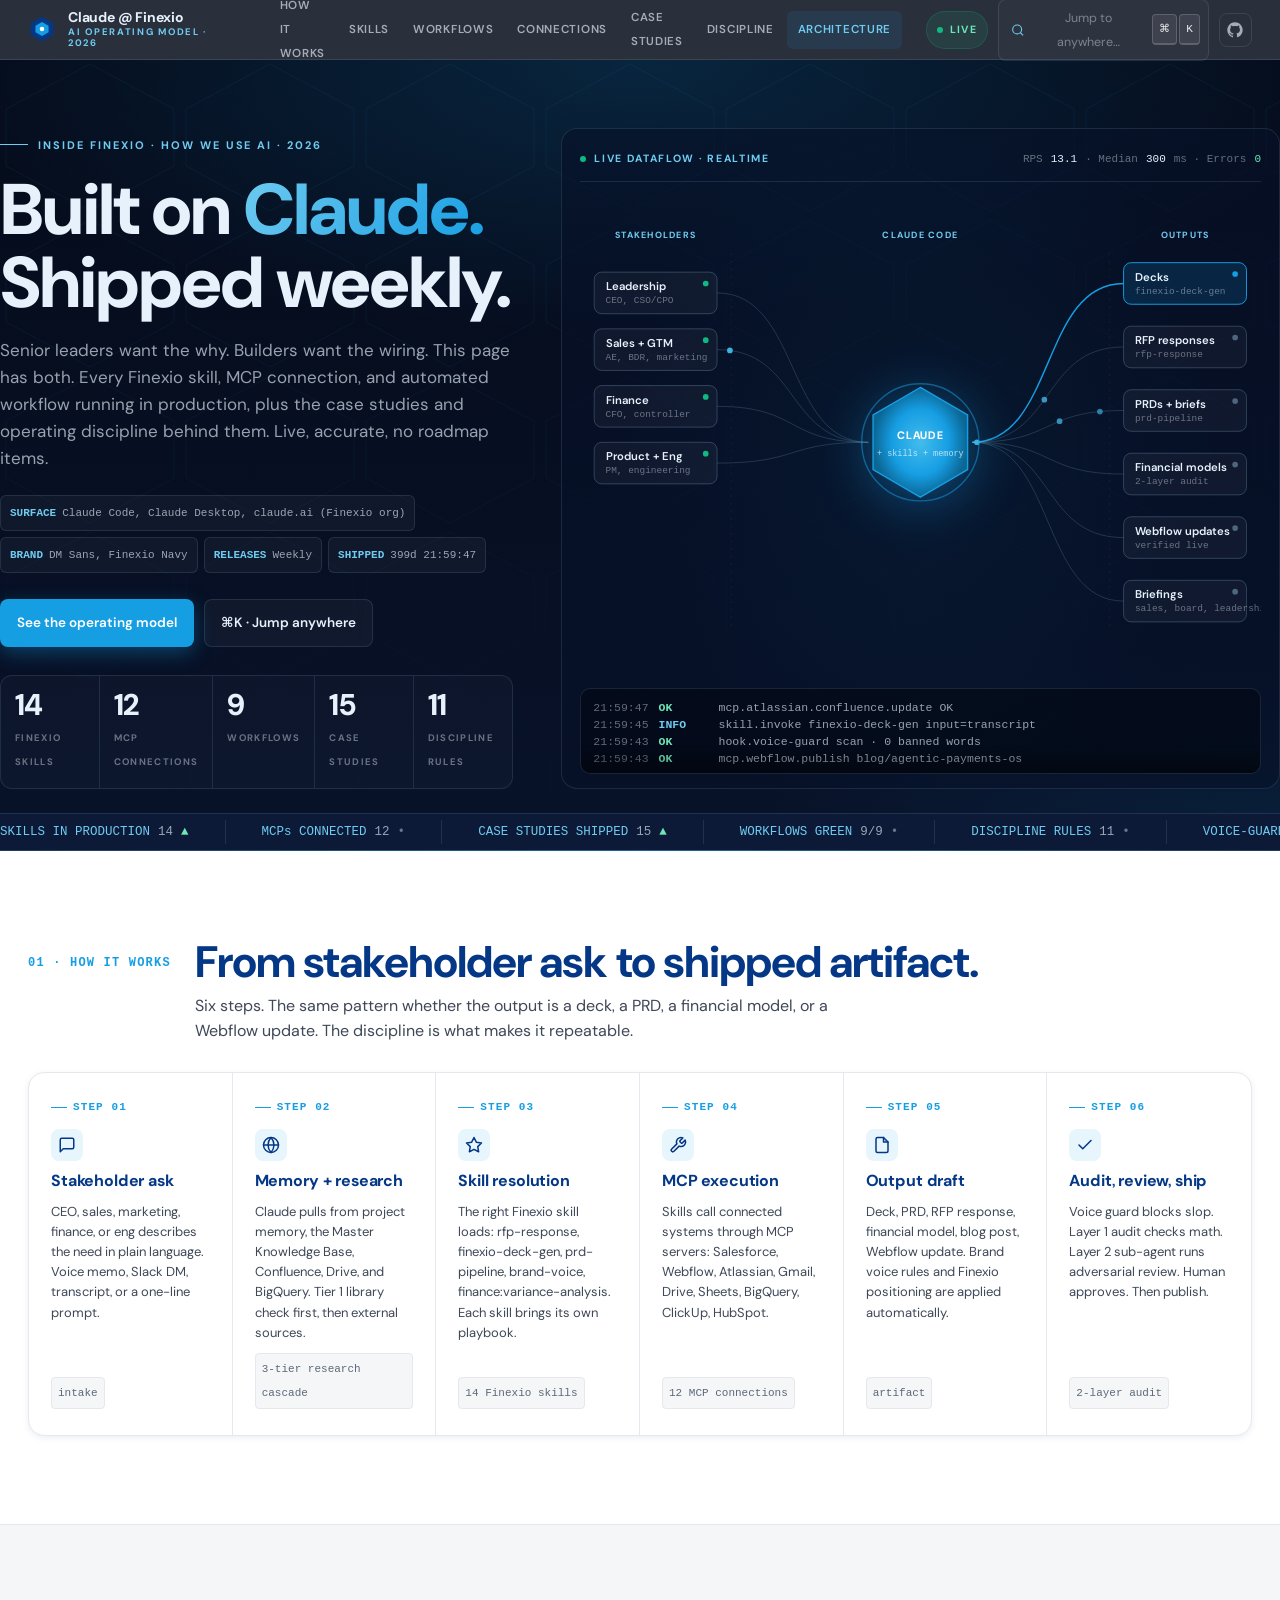
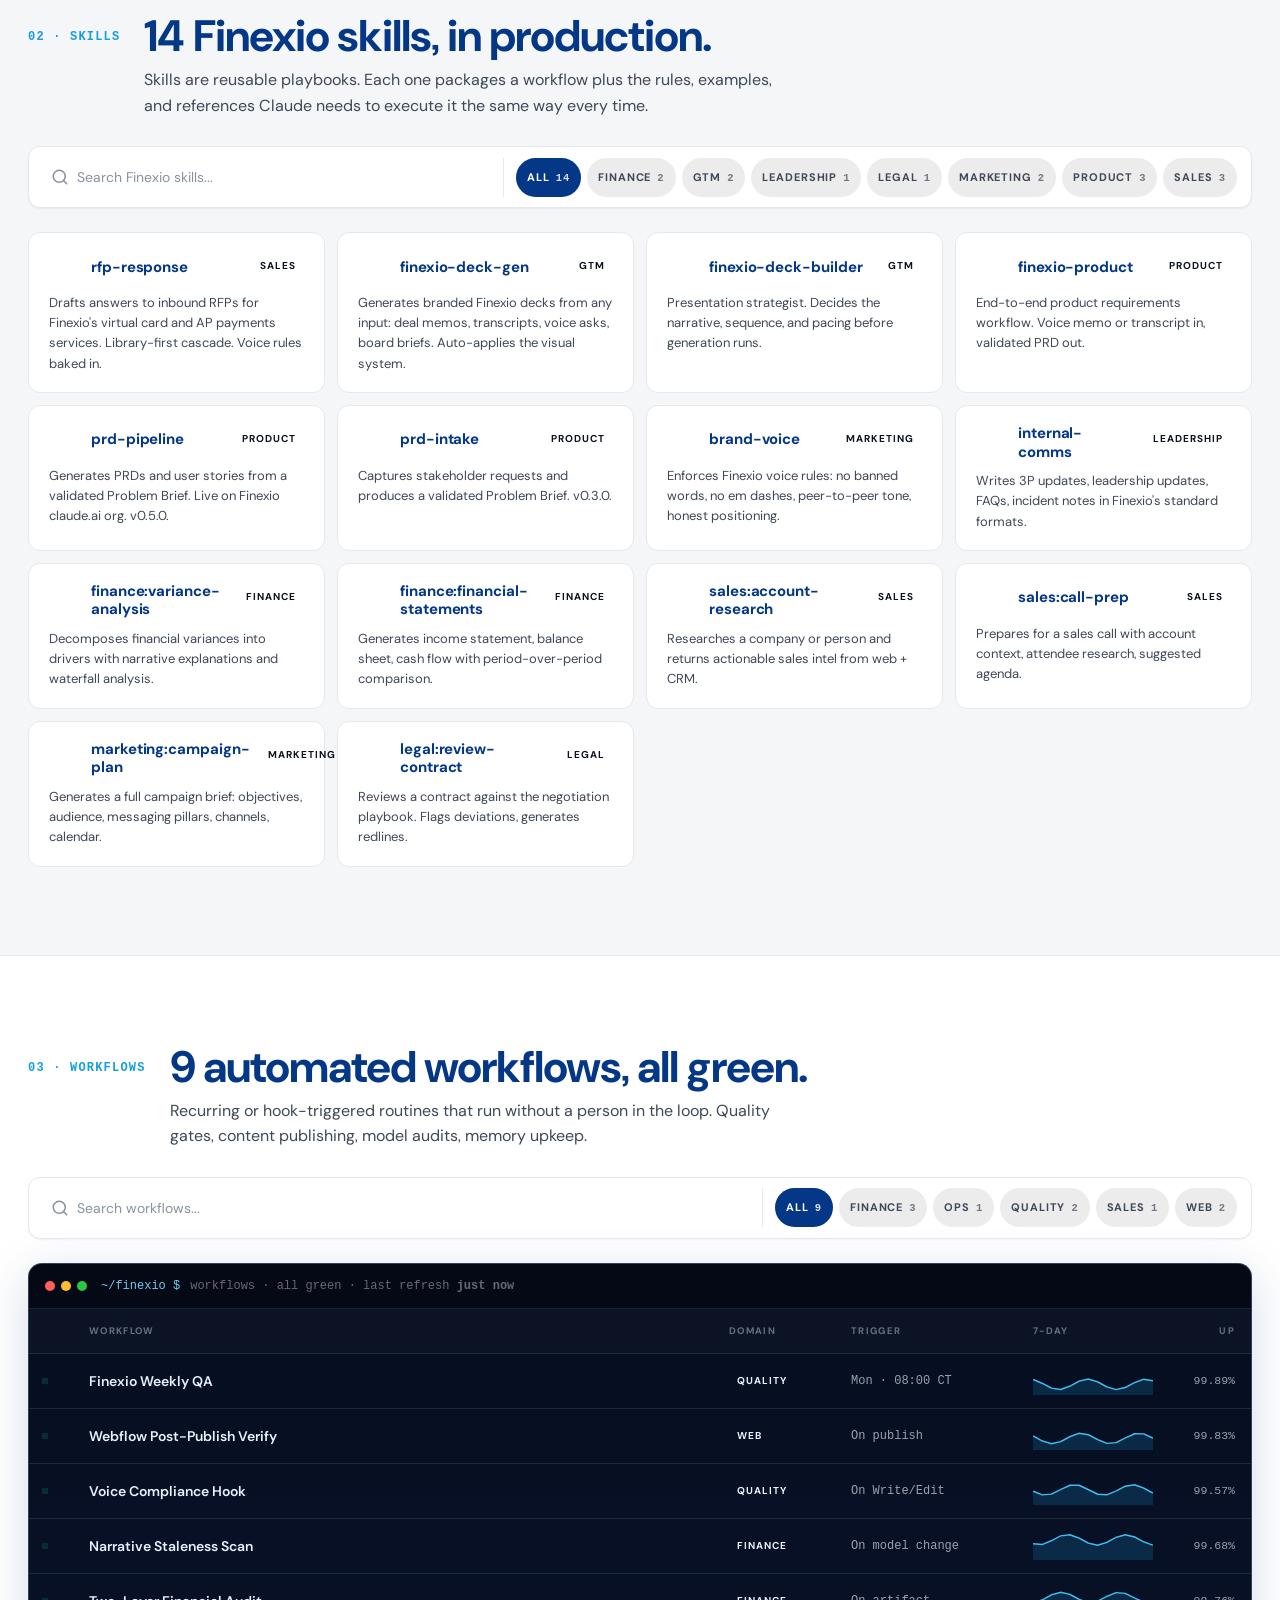
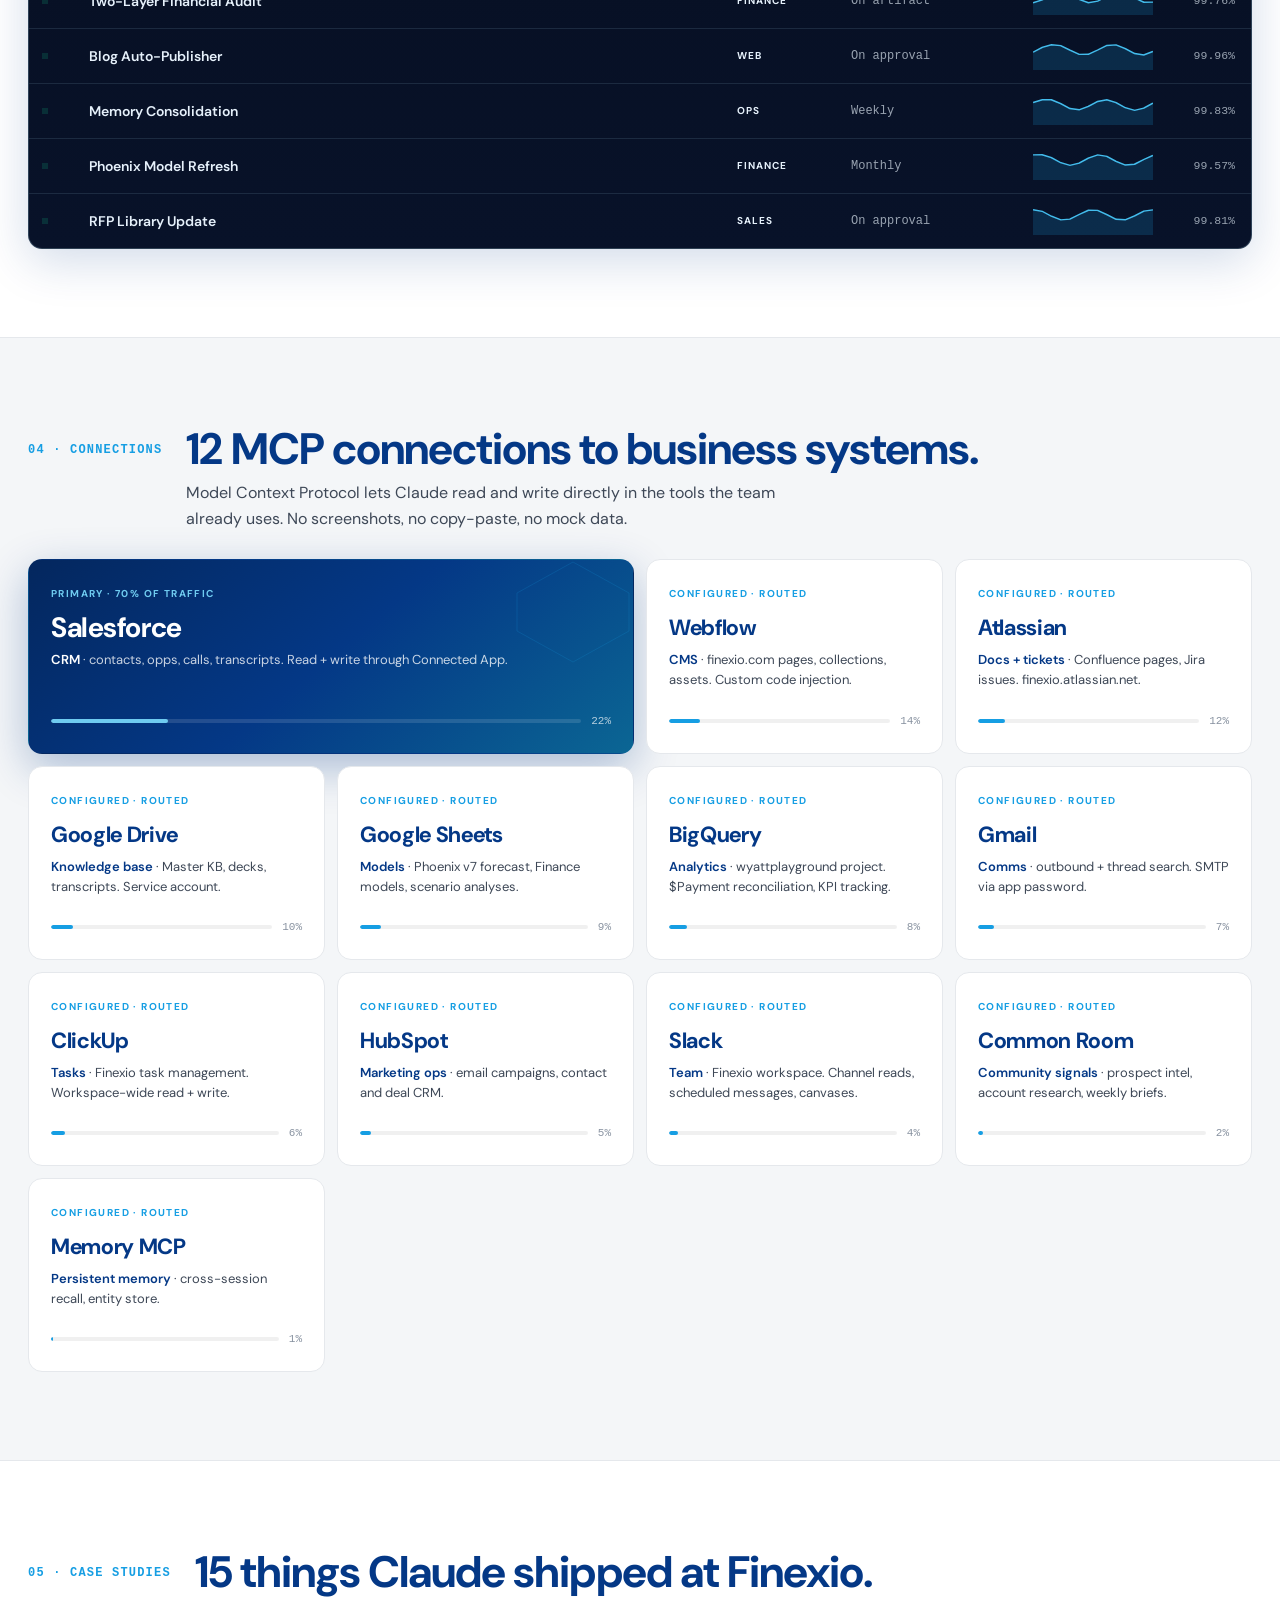
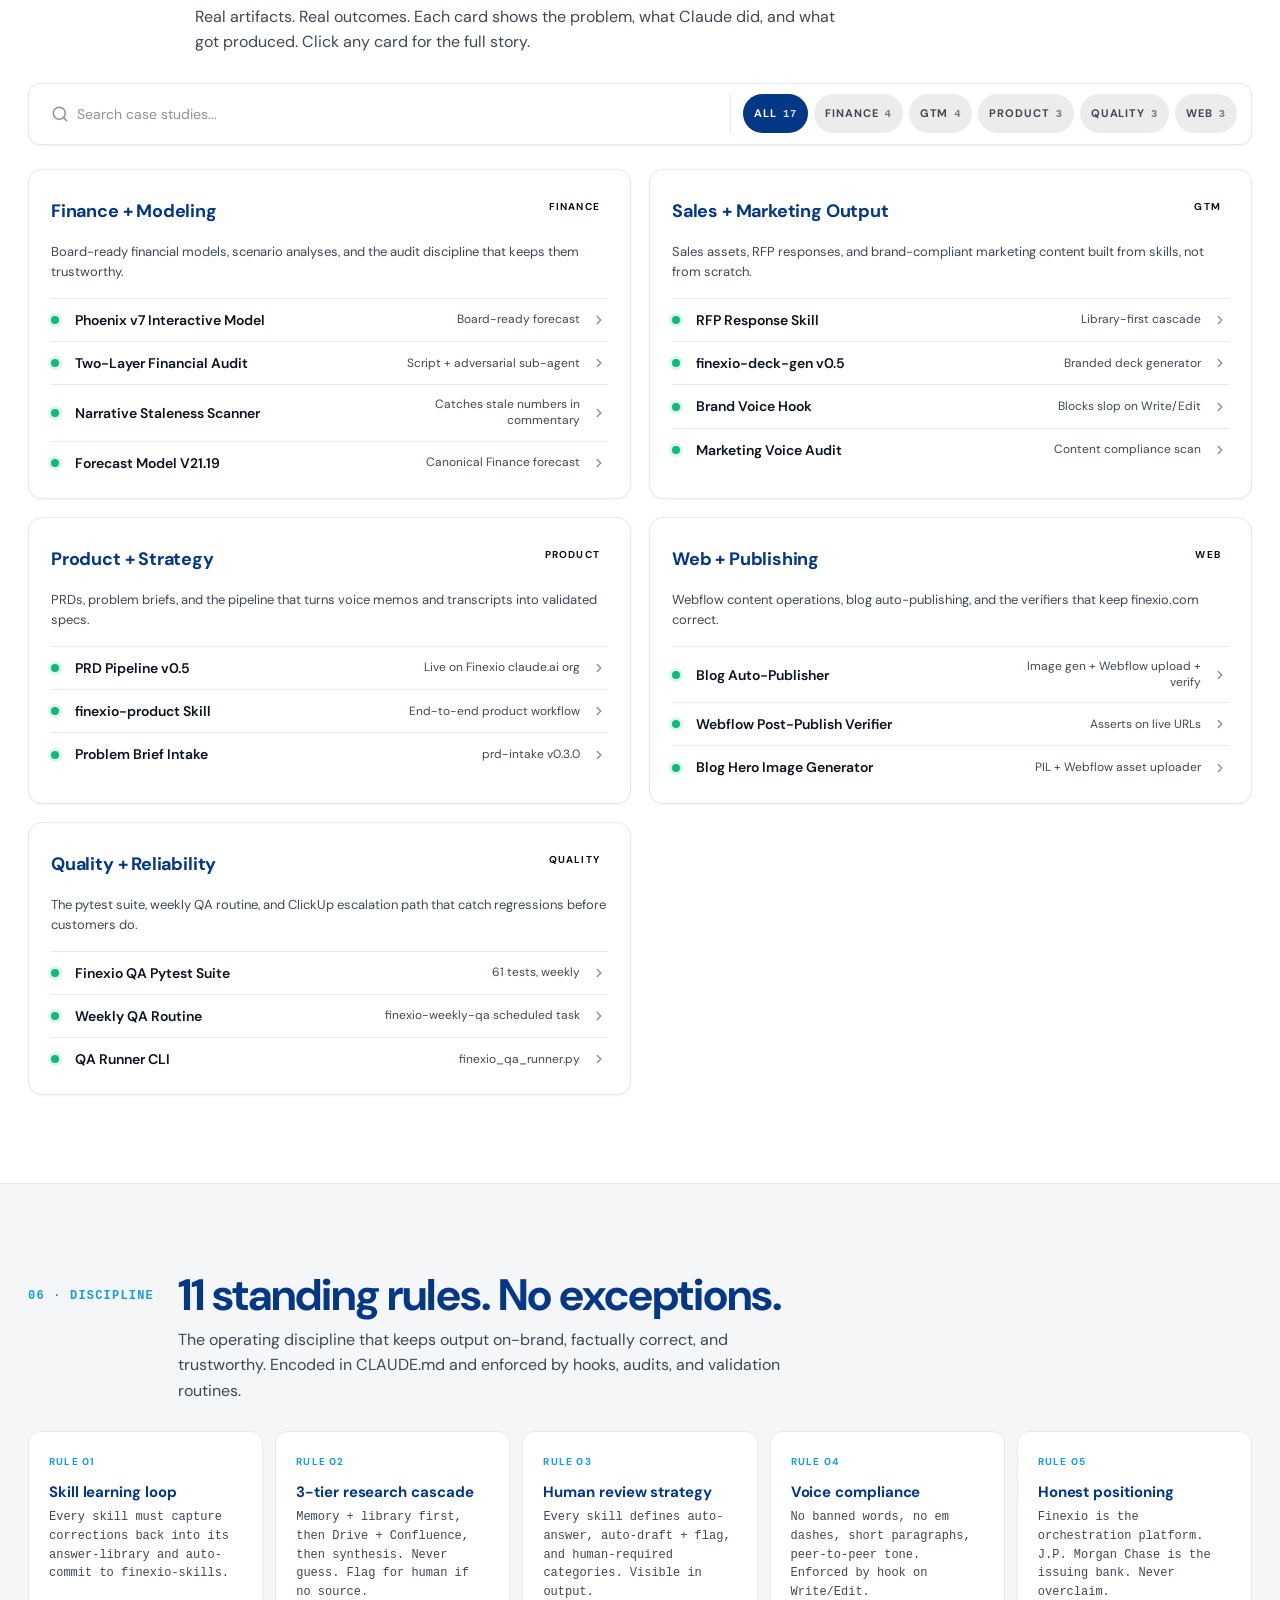
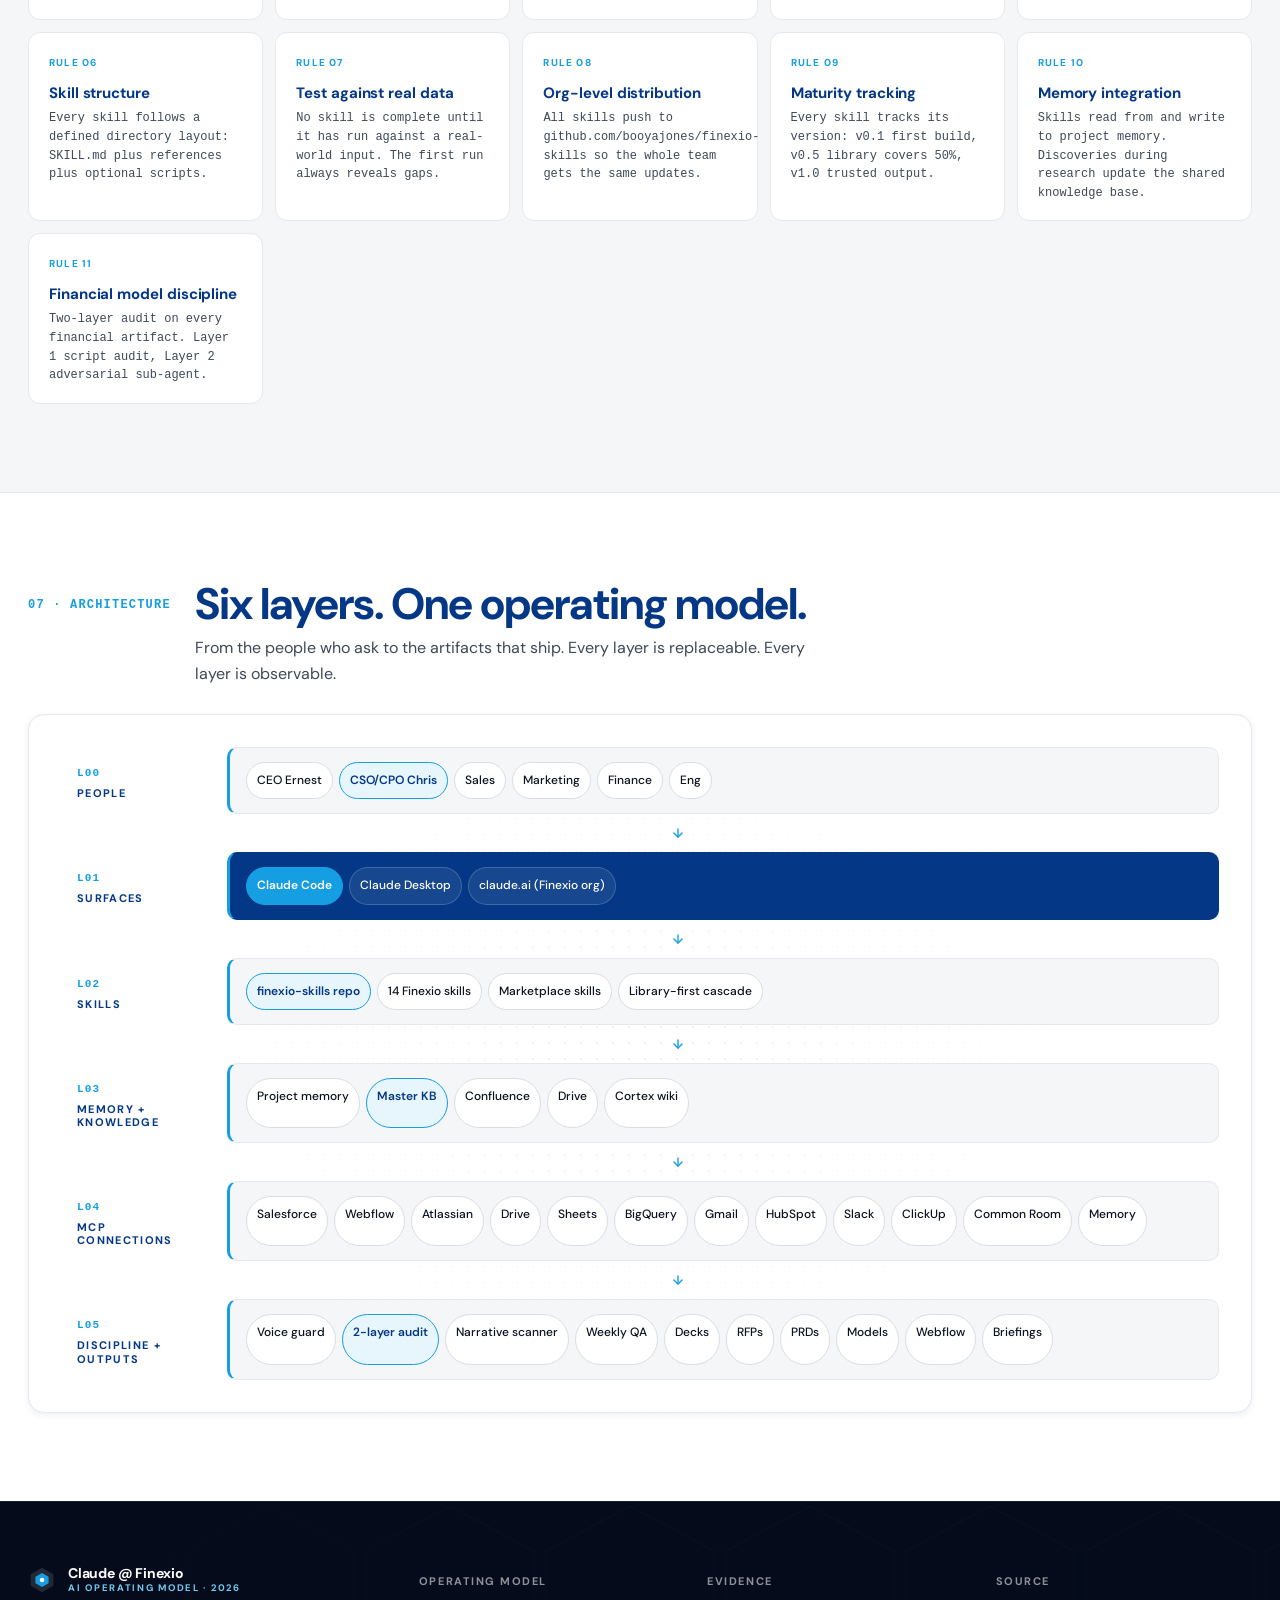
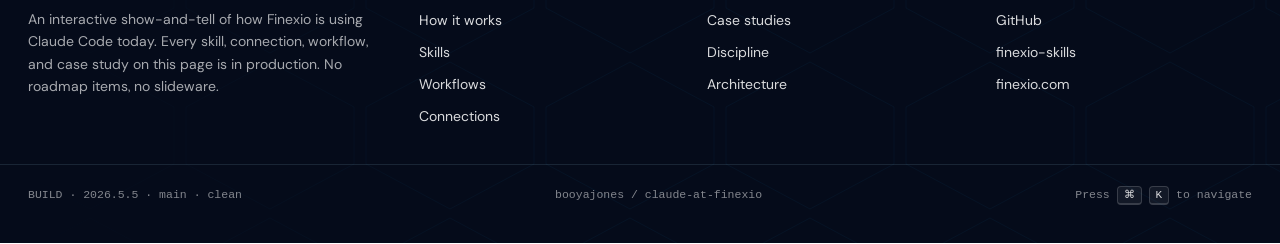
==== index.html @ 835f3c12 "Initial: Claude @ Finexio — interactive show-and-tell Mission-control style site documenting how Fin" ====
<!DOCTYPE html>
<!-- VOICE-GUARD-OFF -->
<html lang="en">
<head>
<meta charset="UTF-8" />
<meta name="viewport" content="width=device-width, initial-scale=1.0" />
<title>Claude @ Finexio · How we use AI</title>
<meta name="description" content="An interactive look at how Finexio uses Claude Code: skills, MCP connections, automated workflows, case studies, and the operating discipline that makes them ship." />
<link rel="stylesheet" href="css/finexio-tokens.css" />
<style>
/* =============================================================
   Wyattbot Mission Control · Finexio brand
   ============================================================= */
*, *::before, *::after { box-sizing: border-box; }
html { scroll-behavior: smooth; }
body { margin: 0; background: var(--bg-page); color: var(--fg-1); -webkit-font-smoothing: antialiased; overflow-x: hidden; font-feature-settings: "ss01","cv11"; }
img { max-width: 100%; display: block; }
button { font: inherit; cursor: pointer; border: 0; background: none; color: inherit; }
input, kbd { font: inherit; }
kbd {
  font-family: var(--font-mono); font-size: 11px;
  padding: 2px 6px; border-radius: 4px;
  background: rgba(255,255,255,0.08);
  border: 1px solid rgba(255,255,255,0.16);
  border-bottom-width: 2px;
  color: rgba(255,255,255,0.9);
}
:root.light kbd { background: var(--gray-50); border-color: var(--border-2); color: var(--fg-1); }
::selection { background: rgba(22,158,227,0.28); color: var(--finexio-navy); }

/* dark theme tokens override */
:root {
  --mc-bg: #050B1A;
  --mc-bg-2: #081229;
  --mc-bg-3: #0C1A38;
  --mc-line: rgba(173,221,245,0.12);
  --mc-line-strong: rgba(173,221,245,0.24);
  --mc-text: #E6F1FB;
  --mc-text-2: rgba(230,241,251,0.65);
  --mc-text-3: rgba(230,241,251,0.42);
  --mc-blue: #169EE3;
  --mc-blue-soft: #6FCBF0;
  --mc-blue-dim: #0B6694;
  --mc-good: #10B981;
  --mc-amber: #F4A940;
}

.wrap { max-width: 1320px; margin: 0 auto; padding: 0 28px; }
@media (max-width: 720px) { .wrap { padding: 0 20px; } }

/* =============================================================
   TOP BAR
   ============================================================= */
.topbar {
  position: sticky; top: 0; z-index: 60;
  height: 60px;
  background: rgba(5,11,26,0.85);
  backdrop-filter: blur(18px); -webkit-backdrop-filter: blur(18px);
  border-bottom: 1px solid var(--mc-line);
  color: var(--mc-text);
}
.topbar-inner { display: flex; align-items: center; gap: 24px; height: 100%; }
.brand { display: flex; align-items: center; gap: 12px; font-weight: 700; font-size: 14px; letter-spacing: -0.1px; color: var(--mc-text); text-decoration: none; }
.brand-mark { width: 28px; height: 28px; flex-shrink: 0; }
.brand-name { line-height: 1.1; display: flex; flex-direction: column; gap: 2px; }
.brand-name b { font-weight: 700; font-size: 14px; color: var(--mc-text); letter-spacing: -0.2px; }
.brand-name small { font-family: var(--font-caption); font-size: 9.5px; font-weight: 700; letter-spacing: 0.18em; color: var(--mc-blue-soft); text-transform: uppercase; }

.top-nav { display: flex; align-items: center; gap: 2px; flex: 1; margin-left: 8px; }
.top-nav a {
  font-family: var(--font-caption);
  font-size: 11.5px; font-weight: 600; letter-spacing: 0.06em;
  text-transform: uppercase; color: var(--mc-text-2);
  padding: 7px 11px; border-radius: 6px; border-bottom: 0;
  transition: color 120ms, background 120ms;
}
.top-nav a:hover { color: var(--mc-text); background: rgba(255,255,255,0.05); border-bottom: 0; }
.top-nav a.is-active { color: var(--mc-blue-soft); background: rgba(22,158,227,0.10); }
@media (max-width: 1080px) { .top-nav { display: none; } }

.top-actions { display: flex; align-items: center; gap: 10px; }
.search-trigger {
  display: inline-flex; align-items: center; gap: 10px;
  padding: 6px 8px 6px 12px;
  border: 1px solid var(--mc-line);
  border-radius: 8px;
  font-size: 12.5px; color: var(--mc-text-3);
  background: rgba(255,255,255,0.02);
  transition: border-color 150ms, color 150ms;
}
.search-trigger:hover { border-color: var(--mc-line-strong); color: var(--mc-text-2); }
.search-trigger svg { color: var(--mc-blue-soft); }
.search-trigger .k { display: inline-flex; gap: 2px; }
.live-pill {
  display: inline-flex; align-items: center; gap: 7px;
  font-family: var(--font-caption); font-size: 10.5px; font-weight: 700;
  letter-spacing: 0.12em; text-transform: uppercase;
  padding: 6px 10px; border-radius: 999px;
  background: rgba(16,185,129,0.10); color: #6EE7B7;
  border: 1px solid rgba(16,185,129,0.22);
}
.live-pill .led { width: 6px; height: 6px; border-radius: 50%; background: var(--mc-good); box-shadow: 0 0 0 0 rgba(16,185,129,0.6); animation: pulse 2.4s cubic-bezier(.2,0,.2,1) infinite; }
@keyframes pulse { 0% { box-shadow: 0 0 0 0 rgba(16,185,129,0.6); } 70% { box-shadow: 0 0 0 8px rgba(16,185,129,0); } 100% { box-shadow: 0 0 0 0 rgba(16,185,129,0); } }
.icon-btn {
  width: 34px; height: 34px; border-radius: 8px;
  display: inline-flex; align-items: center; justify-content: center;
  color: var(--mc-text-2); border: 1px solid var(--mc-line);
  transition: color 120ms, border-color 120ms, background 120ms;
}
.icon-btn:hover { color: var(--mc-text); border-color: var(--mc-line-strong); background: rgba(255,255,255,0.04); }

@media (max-width: 720px) {
  .live-pill { display: none; }
  .search-trigger .label, .search-trigger .k { display: none; }
}

/* =============================================================
   HERO — MISSION CONTROL
   ============================================================= */
.hero {
  position: relative; overflow: hidden; isolation: isolate;
  background:
    radial-gradient(ellipse 80% 50% at 50% 0%, rgba(22,158,227,0.18), transparent 70%),
    radial-gradient(ellipse 60% 40% at 100% 100%, rgba(22,158,227,0.10), transparent 70%),
    linear-gradient(180deg, var(--mc-bg) 0%, var(--mc-bg-2) 100%);
  color: var(--mc-text);
  padding: 32px 0 0;
}
.hero::before {
  content: ''; position: absolute; inset: 0; pointer-events: none;
  background-image: url("data:image/svg+xml;utf8,<svg xmlns='http://www.w3.org/2000/svg' width='180' height='156' viewBox='0 0 180 156'><g fill='none' stroke='%23169EE3' stroke-width='1' opacity='0.16'><polygon points='90,4 174,49 174,106 90,151 6,106 6,49'/></g></svg>");
  background-size: 180px 156px;
  opacity: 0.5;
  mask-image: linear-gradient(180deg, black 30%, transparent 100%);
  -webkit-mask-image: linear-gradient(180deg, black 30%, transparent 100%);
}
.hero::after {
  content: ''; position: absolute; left: -10%; right: -10%; bottom: 0; height: 1px;
  background: linear-gradient(90deg, transparent, rgba(22,158,227,0.5), transparent);
}

.hero-grid {
  position: relative;
  display: grid; grid-template-columns: 5fr 7fr; gap: 48px;
  padding: 36px 0 24px;
  align-items: stretch;
}
@media (max-width: 1100px) { .hero-grid { grid-template-columns: 1fr; gap: 32px; } }

.hero-eyebrow {
  display: inline-flex; align-items: center; gap: 10px;
  font-family: var(--font-caption); font-size: 11px; font-weight: 700;
  letter-spacing: 0.18em; text-transform: uppercase; color: var(--mc-blue-soft);
  margin-bottom: 16px;
}
.hero-eyebrow::before { content: ''; width: 28px; height: 1px; background: var(--mc-blue-soft); }

.hero h1 {
  font-family: var(--font-display); font-weight: 800;
  font-size: clamp(40px, 5.6vw, 76px); line-height: 1.02;
  letter-spacing: -0.028em;
  color: var(--mc-text); margin: 0 0 18px;
}
.hero h1 em {
  font-style: normal;
  background: linear-gradient(120deg, var(--mc-blue-soft) 0%, var(--mc-blue) 100%);
  -webkit-background-clip: text; background-clip: text; color: transparent;
}

.hero-lede { font-size: 17px; line-height: 1.6; color: var(--mc-text-2); max-width: 520px; margin: 0 0 22px; }
.hero-lede b { color: var(--mc-text); font-weight: 600; }

.hero-meta { display: flex; flex-wrap: wrap; gap: 6px; margin-bottom: 26px; }
.hero-meta .chip {
  font-family: var(--font-mono); font-size: 11px;
  padding: 5px 9px; border-radius: 6px;
  background: rgba(255,255,255,0.04);
  border: 1px solid var(--mc-line);
  color: var(--mc-text-2);
  display: inline-flex; align-items: center; gap: 6px;
}
.hero-meta .chip b { color: var(--mc-blue-soft); font-weight: 600; }

.hero-cta-row { display: flex; flex-wrap: wrap; gap: 10px; margin-bottom: 28px; }
.btn {
  display: inline-flex; align-items: center; gap: 8px;
  padding: 11px 16px; border-radius: 8px;
  font-size: 13.5px; font-weight: 600;
  transition: transform 120ms, background 150ms, border-color 150ms;
  border: 1px solid transparent;
}
.btn-primary { background: var(--mc-blue); color: #fff; box-shadow: 0 6px 20px rgba(22,158,227,0.35); }
.btn-primary:hover { background: #0F8BCB; transform: translateY(-1px); }
.btn-ghost { background: rgba(255,255,255,0.04); color: var(--mc-text); border-color: var(--mc-line); }
.btn-ghost:hover { background: rgba(255,255,255,0.08); border-color: var(--mc-line-strong); }
.btn:active { transform: translateY(0) scale(0.98); }

.hero-stats {
  display: grid; grid-template-columns: repeat(5, 1fr); gap: 0;
  background: rgba(255,255,255,0.025);
  border: 1px solid var(--mc-line);
  border-radius: 12px; overflow: hidden;
}
@media (max-width: 720px) { .hero-stats { grid-template-columns: repeat(3, 1fr); } }
.hero-stats .stat { padding: 14px 14px; border-right: 1px solid var(--mc-line); }
.hero-stats .stat:last-child { border-right: 0; }
.hero-stats .stat-num { font-family: var(--font-display); font-weight: 800; font-size: 30px; color: var(--mc-text); line-height: 1; letter-spacing: -0.02em; font-variant-numeric: tabular-nums; }
.hero-stats .stat-label { font-family: var(--font-caption); font-size: 9.5px; font-weight: 700; letter-spacing: 0.14em; text-transform: uppercase; color: var(--mc-text-3); margin-top: 6px; }

/* HERO RIGHT — DATAFLOW MAP */
.dataflow {
  position: relative;
  background:
    radial-gradient(ellipse 60% 80% at 50% 50%, rgba(22,158,227,0.06), transparent 70%),
    rgba(8,18,41,0.6);
  border: 1px solid var(--mc-line);
  border-radius: 16px;
  padding: 18px 18px 14px;
  overflow: hidden;
  display: flex; flex-direction: column;
  min-height: 520px;
}
.dataflow-head {
  display: flex; align-items: center; justify-content: space-between; gap: 10px;
  padding-bottom: 10px; margin-bottom: 8px;
  border-bottom: 1px solid var(--mc-line);
}
.dataflow-title {
  font-family: var(--font-caption); font-size: 10.5px; font-weight: 700;
  letter-spacing: 0.16em; text-transform: uppercase; color: var(--mc-blue-soft);
  display: inline-flex; align-items: center; gap: 8px;
}
.dataflow-title .led { width: 6px; height: 6px; border-radius: 50%; background: var(--mc-good); animation: pulse 2.4s cubic-bezier(.2,0,.2,1) infinite; }
.dataflow-meter {
  display: inline-flex; align-items: center; gap: 8px;
  font-family: var(--font-mono); font-size: 11px; color: var(--mc-text-3);
}
.dataflow-meter b { color: var(--mc-text); font-weight: 500; }

.dataflow-svg {
  flex: 1; display: block; width: 100%; min-height: 460px;
}

.df-rail-label {
  font-family: var(--font-caption); font-size: 9.5px; font-weight: 700;
  letter-spacing: 0.14em; text-transform: uppercase;
  fill: var(--mc-blue-soft);
}
.df-node-rect {
  fill: rgba(255,255,255,0.04); stroke: var(--mc-line-strong); stroke-width: 1;
  transition: fill 200ms, stroke 200ms;
}
.df-node:hover .df-node-rect, .df-node.is-hot .df-node-rect {
  fill: rgba(22,158,227,0.16); stroke: var(--mc-blue);
}
.df-node-name { fill: var(--mc-text); font-family: var(--font-sans); font-weight: 600; font-size: 12px; }
.df-node-meta { fill: var(--mc-text-3); font-family: var(--font-mono); font-size: 10px; }
.df-node-icon { fill: var(--mc-blue-soft); }
.df-edge { stroke: rgba(173,221,245,0.18); stroke-width: 1; fill: none; }
.df-edge.is-hot { stroke: var(--mc-blue); stroke-width: 1.5; }
.df-core-shape { fill: url(#dfCoreGrad); stroke: var(--mc-blue); stroke-width: 1.5; filter: drop-shadow(0 8px 28px rgba(22,158,227,0.45)); }
.df-core-pulse { fill: none; stroke: var(--mc-blue); stroke-width: 1.5; opacity: 0.5; transform-origin: center; animation: corePulse 3.2s cubic-bezier(.2,.7,.1,1) infinite; }
@keyframes corePulse { 0% { transform: scale(1); opacity: 0.55; } 70% { transform: scale(1.5); opacity: 0; } 100% { opacity: 0; } }
.df-core-label { fill: #fff; font-family: var(--font-display); font-weight: 800; font-size: 11.5px; letter-spacing: 0.06em; }
.df-core-sub { fill: rgba(255,255,255,0.7); font-family: var(--font-mono); font-size: 9px; }

/* console strip */
.console {
  margin-top: 12px;
  font-family: var(--font-mono); font-size: 11.5px; line-height: 1.5;
  color: var(--mc-text-2);
  background: rgba(0,0,0,0.35);
  border: 1px solid var(--mc-line);
  border-radius: 10px;
  padding: 10px 12px;
  height: 86px; overflow: hidden;
  position: relative;
}
.console::after { content: ''; position: absolute; bottom: 0; left: 0; right: 0; height: 28px; background: linear-gradient(to bottom, transparent, rgba(0,0,0,0.35)); pointer-events: none; }
.console .line { display: flex; gap: 10px; opacity: 0; animation: linein 320ms cubic-bezier(.2,0,.2,1) forwards; }
.console .ts { color: var(--mc-text-3); flex-shrink: 0; }
.console .lvl { font-weight: 600; flex-shrink: 0; width: 50px; }
.console .lvl.ok { color: #6EE7B7; }
.console .lvl.info { color: var(--mc-blue-soft); }
.console .lvl.warn { color: #FBBF77; }
@keyframes linein { from { opacity: 0; transform: translateY(4px);} to { opacity: 1; transform: none; } }

/* =============================================================
   TICKER
   ============================================================= */
.ticker {
  background: var(--mc-bg-3); color: var(--mc-text-2);
  border-top: 1px solid var(--mc-line);
  border-bottom: 1px solid var(--mc-line);
  height: 38px; overflow: hidden; position: relative;
}
.ticker-track {
  display: flex; gap: 36px; align-items: center; height: 100%;
  white-space: nowrap;
  animation: tickerScroll 50s linear infinite;
  font-family: var(--font-mono); font-size: 12.5px;
}
.ticker-track:hover { animation-play-state: paused; }
.ticker-item { display: inline-flex; align-items: center; gap: 8px; padding-right: 36px; border-right: 1px solid var(--mc-line); }
.ticker-item b { color: var(--mc-blue-soft); font-weight: 500; }
.ticker-item .delta-up { color: #6EE7B7; }
.ticker-item .delta-flat { color: var(--mc-text-3); }
@keyframes tickerScroll { from { transform: translateX(0); } to { transform: translateX(-50%); } }

/* =============================================================
   SECTIONS (LIGHT)
   ============================================================= */
section.section { padding: 88px 0; position: relative; }
section.section + section.section { border-top: 1px solid var(--border-1); }
section.tinted { background: var(--gray-50); }

.section-head { display: grid; grid-template-columns: auto 1fr auto; gap: 24px; align-items: end; margin-bottom: 28px; }
@media (max-width: 720px) { .section-head { grid-template-columns: 1fr; gap: 8px; } }
.section-num { font-family: var(--font-mono); font-size: 12px; font-weight: 600; color: var(--finexio-blue); letter-spacing: 0.1em; align-self: start; padding-top: 12px; }
.section-title { font-family: var(--font-display); font-weight: 700; font-size: clamp(30px, 4vw, 44px); line-height: 1.05; letter-spacing: -0.022em; color: var(--finexio-navy); margin: 0; }
.section-sub { color: var(--fg-2); font-size: 16px; line-height: 1.6; max-width: 640px; margin: 8px 0 0; }
.section-tools { display: flex; gap: 8px; align-items: center; justify-self: end; }

.search-row {
  display: flex; flex-wrap: wrap; gap: 12px; align-items: center;
  margin: 8px 0 24px; padding: 10px 14px;
  background: var(--finexio-white);
  border: 1px solid var(--border-1);
  border-radius: 12px;
  box-shadow: var(--shadow-xs);
}
.search-row .search { flex: 1; min-width: 240px; display: flex; align-items: center; gap: 8px; padding: 4px 8px; }
.search-row .search input { flex: 1; border: 0; outline: 0; background: transparent; color: var(--fg-1); font-size: 14px; padding: 4px 0; }
.search-row .search input::placeholder { color: var(--fg-3); }
.search-row .search svg { color: var(--gray-400); flex-shrink: 0; }
.filters { display: flex; flex-wrap: wrap; gap: 6px; border-left: 1px solid var(--border-1); padding-left: 12px; }
@media (max-width: 720px) { .filters { border-left: 0; padding-left: 0; width: 100%; } }
.filter-chip {
  font-family: var(--font-caption); font-size: 11px; font-weight: 700; letter-spacing: 0.08em; text-transform: uppercase;
  padding: 6px 10px; border-radius: 999px;
  background: var(--gray-100); color: var(--fg-2);
  border: 1px solid transparent; transition: all 120ms;
}
.filter-chip:hover { background: var(--finexio-blue-wash); color: var(--finexio-navy); }
.filter-chip.is-active { background: var(--finexio-navy); color: #fff; }
.filter-count { font-family: var(--font-mono); font-size: 10.5px; color: inherit; opacity: 0.7; margin-left: 6px; }
.filter-chip.is-active .filter-count { opacity: 0.85; }

/* =============================================================
   FLOW (lifecycle)
   ============================================================= */
.flow {
  position: relative;
  display: grid; grid-template-columns: repeat(6, 1fr); gap: 0;
  background: var(--finexio-white);
  border: 1px solid var(--border-1);
  border-radius: 16px; overflow: hidden;
  box-shadow: var(--shadow-sm);
}
@media (max-width: 980px) { .flow { grid-template-columns: repeat(2, 1fr); } }
@media (max-width: 540px) { .flow { grid-template-columns: 1fr; } }
.flow-step { position: relative; padding: 22px 22px 26px; border-right: 1px solid var(--border-1); display: flex; flex-direction: column; gap: 10px; transition: background 200ms; }
.flow-step:last-child { border-right: 0; }
.flow-step:hover { background: var(--finexio-blue-wash); }
@media (max-width: 980px) { .flow-step:nth-child(2n) { border-right: 0; } .flow-step { border-bottom: 1px solid var(--border-1); } .flow-step:nth-last-child(-n+2) { border-bottom: 0; } }
@media (max-width: 540px) { .flow-step { border-right: 0; border-bottom: 1px solid var(--border-1); } .flow-step:last-child { border-bottom: 0; } }
.flow-num {
  font-family: var(--font-mono); font-size: 11px; font-weight: 600;
  color: var(--finexio-blue); letter-spacing: 0.1em;
  display: inline-flex; align-items: center; gap: 6px;
}
.flow-num::before { content: ''; width: 16px; height: 1px; background: currentColor; }
.flow-icon { width: 32px; height: 32px; border-radius: 8px; background: var(--finexio-blue-wash); color: var(--finexio-navy); display: inline-flex; align-items: center; justify-content: center; }
.flow-step h3 { font-family: var(--font-sans); font-size: 16px; font-weight: 700; color: var(--finexio-navy); margin: 0; line-height: 1.3; }
.flow-step p { font-size: 13px; line-height: 1.55; color: var(--fg-2); margin: 0; }
.flow-step .meta { font-family: var(--font-mono); font-size: 11px; color: var(--gray-500); background: var(--gray-50); padding: 3px 6px; border-radius: 4px; display: inline-block; align-self: flex-start; margin-top: auto; border: 1px solid var(--border-1); }

/* =============================================================
   INTEGRATIONS
   ============================================================= */
.integ-grid { display: grid; grid-template-columns: repeat(auto-fill, minmax(280px, 1fr)); gap: 12px; }
.integ-card {
  position: relative; padding: 18px 20px;
  background: var(--finexio-white);
  border: 1px solid var(--border-1);
  border-radius: 12px;
  transition: all 200ms cubic-bezier(.2,0,.2,1);
  display: flex; flex-direction: column; gap: 10px;
  min-height: 110px;
}
.integ-card:hover { border-color: var(--finexio-blue); box-shadow: var(--shadow-md); transform: translateY(-2px); }
.integ-card::before { content: ''; position: absolute; left: 0; top: 14px; bottom: 14px; width: 2px; border-radius: 2px; background: var(--finexio-blue); opacity: 0; transition: opacity 200ms; }
.integ-card:hover::before { opacity: 1; }
.integ-card[hidden] { display: none; }
.integ-top { display: flex; align-items: flex-start; justify-content: space-between; gap: 10px; }
.integ-name-row { display: flex; align-items: center; gap: 10px; }
.integ-glyph { width: 32px; height: 32px; flex-shrink: 0; border-radius: 8px; display: inline-flex; align-items: center; justify-content: center; font-family: var(--font-display); font-weight: 800; font-size: 13px; color: #fff; }
.integ-name { font-size: 15px; font-weight: 700; color: var(--finexio-navy); letter-spacing: -0.005em; line-height: 1.25; }
.integ-type { font-family: var(--font-caption); font-size: 10px; font-weight: 700; letter-spacing: 0.1em; text-transform: uppercase; padding: 3px 8px; border-radius: 4px; flex-shrink: 0; }
.integ-type[data-type="CRM"]       { background: #FFF1E6; color: #B85C00; }
.integ-type[data-type="Data"]      { background: #E7F5FC; color: #043886; }
.integ-type[data-type="Comm"]      { background: #EAEAFF; color: #3B40C4; }
.integ-type[data-type="Social"]    { background: #FCEEF7; color: #9C2A6E; }
.integ-type[data-type="CMS"]       { background: #F0F4E6; color: #4A6A14; }
.integ-type[data-type="Docs"]      { background: #E7F5FC; color: #043886; }
.integ-type[data-type="Task"]      { background: #FEF6DA; color: #7A5800; }
.integ-type[data-type="Infra"]     { background: #F0EAFE; color: #4B2DA8; }
.integ-type[data-type="Affiliate"] { background: #E8F8EE; color: #1F6E3F; }
.integ-type[data-type="Voice"]     { background: #FCE8EE; color: #931C3D; }
.integ-type[data-type="Knowledge"] { background: #FAF1E0; color: #6E4A0F; }
.integ-type[data-type="Code"]      { background: #E5E7EB; color: #2A3342; }
.integ-desc { font-size: 13px; line-height: 1.55; color: var(--fg-2); }

/* glyph backgrounds keyed off type */
.integ-glyph[data-g="CRM"]       { background: #B85C00; }
.integ-glyph[data-g="Data"]      { background: #043886; }
.integ-glyph[data-g="Comm"]      { background: #3B40C4; }
.integ-glyph[data-g="Social"]    { background: #9C2A6E; }
.integ-glyph[data-g="CMS"]       { background: #4A6A14; }
.integ-glyph[data-g="Docs"]      { background: #0B6694; }
.integ-glyph[data-g="Task"]      { background: #7A5800; }
.integ-glyph[data-g="Infra"]     { background: #4B2DA8; }
.integ-glyph[data-g="Affiliate"] { background: #1F6E3F; }
.integ-glyph[data-g="Voice"]     { background: #931C3D; }
.integ-glyph[data-g="Knowledge"] { background: #6E4A0F; }
.integ-glyph[data-g="Code"]      { background: #2A3342; }

/* =============================================================
   CRONS — terminal style
   ============================================================= */
.cron-wrap {
  background: linear-gradient(180deg, #060E20 0%, #081229 100%);
  color: var(--mc-text);
  border: 1px solid var(--mc-line-strong);
  border-radius: 14px; overflow: hidden;
  box-shadow: 0 12px 48px rgba(4,56,134,0.18);
}
.cron-titlebar {
  display: flex; align-items: center; gap: 10px;
  padding: 10px 16px;
  background: rgba(0,0,0,0.35);
  border-bottom: 1px solid var(--mc-line);
  font-family: var(--font-mono); font-size: 12px; color: var(--mc-text-3);
}
.cron-titlebar .dots { display: inline-flex; gap: 6px; margin-right: 4px; }
.cron-titlebar .dots i { width: 10px; height: 10px; border-radius: 50%; }
.cron-titlebar .dots i:nth-child(1){ background: #ff5f57; }
.cron-titlebar .dots i:nth-child(2){ background: #febc2e; }
.cron-titlebar .dots i:nth-child(3){ background: #28c840; }
.cron-titlebar .path { color: var(--mc-blue-soft); }
.cron-thead {
  display: grid; grid-template-columns: 32px 1fr 110px 170px 120px 70px;
  gap: 12px; padding: 10px 16px;
  font-family: var(--font-caption);
  font-size: 9.5px; font-weight: 700; letter-spacing: 0.14em; text-transform: uppercase;
  color: var(--mc-text-3); background: rgba(255,255,255,0.02);
  border-bottom: 1px solid var(--mc-line);
}
@media (max-width: 980px) {
  .cron-thead { display: none; }
}
.cron-row {
  display: grid; grid-template-columns: 32px 1fr 110px 170px 120px 70px;
  gap: 12px; padding: 12px 16px;
  align-items: center;
  border-bottom: 1px solid var(--mc-line);
  font-family: var(--font-mono); font-size: 13px;
  transition: background 120ms;
}
.cron-row:last-child { border-bottom: 0; }
.cron-row:hover { background: rgba(22,158,227,0.06); }
.cron-row[hidden] { display: none; }
@media (max-width: 980px) {
  .cron-row { grid-template-columns: 24px 1fr auto; gap: 10px; row-gap: 6px; }
  .cron-row .cron-tag, .cron-row .cron-sched, .cron-row .cron-uptime { grid-column: 2 / 4; }
  .cron-row .cron-spark { display: none; }
}
.cron-status .led { width: 7px; height: 7px; border-radius: 50%; background: var(--mc-good); box-shadow: 0 0 0 3px rgba(16,185,129,0.18); }
.cron-name { color: var(--mc-text); font-family: var(--font-sans); font-weight: 600; font-size: 14px; }
.cron-tag {
  font-family: var(--font-caption); font-size: 10px; font-weight: 700; letter-spacing: 0.1em;
  text-transform: uppercase; padding: 3px 8px; border-radius: 4px;
  display: inline-block; width: fit-content;
}
.cron-tag[data-tag="FINEXIO"]  { background: rgba(22,158,227,0.18); color: var(--mc-blue-soft); }
.cron-tag[data-tag="PERSONAL"] { background: rgba(173,221,245,0.10); color: #ADDDF5; }
.cron-tag[data-tag="MIXED"]    { background: rgba(193,168,238,0.18); color: #C9B7F4; }
.cron-sched { color: var(--mc-text-2); font-size: 12px; }
.cron-spark svg { display: block; width: 100%; height: 28px; }
.cron-uptime { color: var(--mc-text-2); font-size: 11.5px; text-align: right; }

/* =============================================================
   PROVIDERS
   ============================================================= */
.prov-grid { display: grid; grid-template-columns: repeat(auto-fill, minmax(240px, 1fr)); gap: 12px; }
.prov-card {
  position: relative; padding: 22px 22px 20px;
  background: var(--finexio-white); border: 1px solid var(--border-1); border-radius: 14px;
  display: flex; flex-direction: column; gap: 10px; min-height: 150px;
  transition: all 200ms;
}
.prov-card:hover { border-color: var(--finexio-blue); box-shadow: var(--shadow-md); transform: translateY(-2px); }
.prov-card.is-primary {
  background: linear-gradient(140deg, #04275E 0%, #043886 50%, #0B6694 100%);
  color: #fff; border-color: transparent;
  box-shadow: 0 14px 44px rgba(4,56,134,0.30);
  grid-column: span 2;
}
@media (max-width: 720px) { .prov-card.is-primary { grid-column: span 1; } }
.prov-card.is-primary::before {
  content: ''; position: absolute; inset: 0; border-radius: 14px;
  background-image: url("data:image/svg+xml;utf8,<svg xmlns='http://www.w3.org/2000/svg' width='120' height='104' viewBox='0 0 120 104'><g fill='none' stroke='%23169EE3' stroke-width='1' opacity='0.6'><polygon points='60,2 116,33 116,71 60,102 4,71 4,33'/></g></svg>");
  background-size: 120px 104px; background-position: top right;
  background-repeat: no-repeat; opacity: 0.30; pointer-events: none;
}
.prov-card.is-primary .prov-name { color: #fff; }
.prov-card.is-primary .prov-models { color: rgba(255,255,255,0.78); }
.prov-card.is-primary .prov-models b { color: #fff; }
.prov-tag { font-family: var(--font-caption); font-size: 10px; font-weight: 700; letter-spacing: 0.14em; text-transform: uppercase; color: var(--finexio-blue); }
.prov-card.is-primary .prov-tag { color: var(--mc-blue-soft); }
.prov-name { font-size: 22px; font-weight: 700; font-family: var(--font-display); color: var(--finexio-navy); letter-spacing: -0.015em; }
.prov-card.is-primary .prov-name { font-size: 28px; }
.prov-models { font-size: 13px; line-height: 1.55; color: var(--fg-2); }
.prov-models b { color: var(--finexio-navy); font-weight: 600; }
.prov-meter { display: flex; align-items: center; gap: 10px; margin-top: auto; padding-top: 8px; }
.prov-meter .bar { flex: 1; height: 4px; border-radius: 2px; background: rgba(0,0,0,0.06); overflow: hidden; }
.prov-card.is-primary .prov-meter .bar { background: rgba(255,255,255,0.12); }
.prov-meter .bar > i { display: block; height: 100%; background: var(--finexio-blue); border-radius: 2px; }
.prov-card.is-primary .prov-meter .bar > i { background: var(--mc-blue-soft); }
.prov-meter .val { font-family: var(--font-mono); font-size: 11px; color: var(--fg-3); white-space: nowrap; }
.prov-card.is-primary .prov-meter .val { color: rgba(255,255,255,0.7); }

/* =============================================================
   PROJECTS
   ============================================================= */
.proj-cats { display: grid; grid-template-columns: repeat(auto-fit, minmax(420px, 1fr)); gap: 18px; }
@media (max-width: 720px) { .proj-cats { grid-template-columns: 1fr; } }
.proj-cat {
  background: var(--finexio-white); border: 1px solid var(--border-1);
  border-radius: 14px; padding: 22px 22px 14px;
  box-shadow: var(--shadow-xs);
  display: flex; flex-direction: column; gap: 12px;
  transition: box-shadow 200ms;
}
.proj-cat:hover { box-shadow: var(--shadow-sm); }
.proj-cat[hidden] { display: none; }
.proj-cat-head { display: flex; align-items: flex-start; justify-content: space-between; gap: 12px; }
.proj-cat-head h3 { font-family: var(--font-sans); font-size: 18px; font-weight: 700; color: var(--finexio-navy); margin: 0; letter-spacing: -0.01em; }
.proj-cat-desc { font-size: 13px; line-height: 1.55; color: var(--fg-2); margin: 0; }
.proj-list { display: flex; flex-direction: column; gap: 0; margin-top: 4px; }
.proj-item { display: grid; grid-template-columns: 12px 1fr auto 16px; gap: 12px; align-items: center; padding: 12px 0; border-top: 1px solid var(--border-1); cursor: pointer; transition: background 120ms; }
.proj-item:hover, .proj-item.is-open { background: var(--finexio-blue-wash); border-radius: 6px; padding-left: 8px; padding-right: 8px; margin-left: -8px; margin-right: -8px; }
.proj-item-status { width: 8px; height: 8px; border-radius: 50%; }
.proj-item-status[data-status="active"]  { background: var(--mc-good); box-shadow: 0 0 0 3px rgba(16,185,129,0.15); }
.proj-item-status[data-status="ongoing"] { background: var(--finexio-blue); box-shadow: 0 0 0 3px rgba(22,158,227,0.18); }
.proj-item-status[data-status="archive"] { background: var(--gray-300); }
.proj-item-name { font-size: 14px; font-weight: 600; color: var(--fg-1); line-height: 1.3; }
.proj-item-desc { font-size: 12px; color: var(--fg-2); text-align: right; line-height: 1.3; max-width: 200px; }
@media (max-width: 540px) { .proj-item-desc { display: none; } }
.proj-chev { width: 14px; height: 14px; color: var(--gray-400); transition: transform 180ms, color 180ms; }
.proj-item.is-open .proj-chev { transform: rotate(90deg); color: var(--finexio-blue); }
.proj-detail { display: none; padding: 4px 8px 12px 28px; font-size: 13px; line-height: 1.6; color: var(--fg-2); }
.proj-item.is-open + .proj-detail { display: block; }
.proj-cat-tag { font-family: var(--font-caption); font-size: 10px; font-weight: 700; letter-spacing: 0.12em; text-transform: uppercase; padding: 3px 8px; border-radius: 4px; flex-shrink: 0; }
.proj-cat-tag[data-tag="FINEXIO"]  { background: rgba(4,56,134,0.10); color: var(--finexio-navy); }
.proj-cat-tag[data-tag="PERSONAL"] { background: rgba(22,158,227,0.14); color: #0B6694; }

/* =============================================================
   STACK
   ============================================================= */
.stack-grid { display: grid; grid-template-columns: repeat(auto-fill, minmax(220px, 1fr)); gap: 12px; }
.stack-card { padding: 18px 20px; background: var(--finexio-white); border: 1px solid var(--border-1); border-radius: 12px; transition: all 200ms; }
.stack-card:hover { border-color: var(--finexio-blue); box-shadow: var(--shadow-sm); transform: translateY(-1px); }
.stack-area { font-family: var(--font-caption); font-size: 10px; font-weight: 700; letter-spacing: 0.12em; text-transform: uppercase; color: var(--finexio-blue); margin-bottom: 6px; }
.stack-name { font-size: 15px; font-weight: 700; color: var(--finexio-navy); margin-bottom: 4px; letter-spacing: -0.005em; }
.stack-desc { font-size: 12px; line-height: 1.55; color: var(--fg-2); font-family: var(--font-mono); }

/* =============================================================
   ARCHITECTURE
   ============================================================= */
.arch { background: var(--finexio-white); border: 1px solid var(--border-1); border-radius: 16px; padding: 32px; box-shadow: var(--shadow-sm); position: relative; overflow: hidden; }
.arch::before { content: ''; position: absolute; inset: 0; background-image: radial-gradient(circle, var(--gray-200) 1px, transparent 1px); background-size: 16px 16px; opacity: 0.4; mask-image: radial-gradient(ellipse 60% 80% at 50% 50%, black, transparent 80%); -webkit-mask-image: radial-gradient(ellipse 60% 80% at 50% 50%, black, transparent 80%); pointer-events: none; }
.arch-layers { position: relative; display: flex; flex-direction: column; gap: 12px; }
.arch-layer { display: grid; grid-template-columns: 150px 1fr; gap: 16px; align-items: stretch; }
@media (max-width: 720px) { .arch-layer { grid-template-columns: 1fr; gap: 4px; } }
.arch-layer-label { display: flex; flex-direction: column; justify-content: center; gap: 2px; padding: 14px 16px; }
.arch-layer-label .num { font-family: var(--font-mono); font-size: 11px; color: var(--finexio-blue); font-weight: 600; letter-spacing: 0.1em; }
.arch-layer-label .name { font-family: var(--font-caption); font-size: 11px; font-weight: 700; letter-spacing: 0.12em; text-transform: uppercase; color: var(--finexio-navy); line-height: 1.2; }
.arch-cards { display: flex; flex-wrap: wrap; gap: 6px; padding: 14px 16px; background: var(--gray-50); border: 1px solid var(--border-1); border-radius: 10px; border-left: 3px solid var(--finexio-blue); }
.arch-layer.is-core .arch-cards { background: var(--finexio-navy); border-color: var(--finexio-navy); border-left-color: var(--finexio-blue); }
.arch-layer.is-core .arch-chip { background: rgba(255,255,255,0.08); color: #fff; border-color: rgba(255,255,255,0.18); }
.arch-layer.is-core .arch-chip.is-primary { background: var(--finexio-blue); color: #fff; border-color: var(--finexio-blue); }
.arch-chip { padding: 5px 10px; border-radius: 999px; font-size: 12px; font-weight: 500; background: var(--finexio-white); border: 1px solid var(--border-2); color: var(--fg-1); transition: all 120ms; }
.arch-chip.is-primary { background: var(--finexio-blue-wash); color: var(--finexio-navy); border-color: var(--finexio-blue); font-weight: 600; }
.arch-chip:hover { background: var(--finexio-blue-wash); border-color: var(--finexio-blue); color: var(--finexio-navy); }
.arch-connector { height: 14px; display: flex; justify-content: center; align-items: center; margin-left: 75px; }
@media (max-width: 720px) { .arch-connector { margin-left: 0; } }

/* =============================================================
   COMMAND PALETTE
   ============================================================= */
.cmdk-overlay {
  position: fixed; inset: 0; z-index: 200;
  background: rgba(5,11,26,0.72);
  backdrop-filter: blur(8px);
  display: none;
  align-items: flex-start; justify-content: center;
  padding: 12vh 16px 16px;
  animation: fadein 160ms cubic-bezier(.2,0,.2,1);
}
.cmdk-overlay.is-open { display: flex; }
@keyframes fadein { from { opacity: 0; } to { opacity: 1; } }
.cmdk {
  width: 100%; max-width: 640px;
  background: #0A1631;
  color: var(--mc-text);
  border: 1px solid var(--mc-line-strong);
  border-radius: 14px;
  box-shadow: 0 32px 80px rgba(0,0,0,0.5);
  overflow: hidden;
  animation: popin 200ms cubic-bezier(.2,.7,.1,1);
}
@keyframes popin { from { opacity: 0; transform: translateY(-8px) scale(0.985);} to { opacity:1; transform:none; } }
.cmdk-input { display: flex; align-items: center; gap: 12px; padding: 14px 18px; border-bottom: 1px solid var(--mc-line); }
.cmdk-input svg { color: var(--mc-blue-soft); flex-shrink: 0; }
.cmdk-input input { flex: 1; background: transparent; border: 0; outline: 0; color: var(--mc-text); font-size: 16px; }
.cmdk-input input::placeholder { color: var(--mc-text-3); }
.cmdk-input kbd { font-size: 10.5px; }
.cmdk-list { max-height: 50vh; overflow-y: auto; padding: 8px 0; }
.cmdk-group { padding: 6px 18px; font-family: var(--font-caption); font-size: 10px; font-weight: 700; letter-spacing: 0.14em; text-transform: uppercase; color: var(--mc-text-3); }
.cmdk-item {
  display: grid; grid-template-columns: 28px 1fr auto;
  align-items: center; gap: 12px;
  padding: 10px 18px;
  cursor: pointer;
  transition: background 100ms;
}
.cmdk-item:hover, .cmdk-item.is-active { background: rgba(22,158,227,0.12); }
.cmdk-item .ico { color: var(--mc-blue-soft); }
.cmdk-item .lbl { font-size: 14px; color: var(--mc-text); font-weight: 500; }
.cmdk-item .lbl small { display: block; font-size: 11.5px; color: var(--mc-text-3); font-weight: 400; margin-top: 2px; font-family: var(--font-mono); }
.cmdk-item .meta { font-family: var(--font-mono); font-size: 11px; color: var(--mc-text-3); }
.cmdk-foot { display: flex; gap: 16px; align-items: center; padding: 10px 18px; border-top: 1px solid var(--mc-line); font-family: var(--font-mono); font-size: 11px; color: var(--mc-text-3); }
.cmdk-foot span { display: inline-flex; align-items: center; gap: 6px; }

/* =============================================================
   FOOTER
   ============================================================= */
footer.foot {
  background: var(--mc-bg); color: rgba(255,255,255,0.78);
  padding: 64px 0 36px; position: relative; overflow: hidden;
  border-top: 1px solid var(--mc-line);
}
footer.foot::before {
  content: ''; position: absolute; inset: 0;
  background-image: url("data:image/svg+xml;utf8,<svg xmlns='http://www.w3.org/2000/svg' width='180' height='156' viewBox='0 0 180 156'><g fill='none' stroke='%23169EE3' stroke-width='1' opacity='0.18'><polygon points='90,4 174,49 174,106 90,151 6,106 6,49'/></g></svg>");
  background-size: 180px 156px; opacity: 0.3;
  mask-image: linear-gradient(to right, transparent, black 40%);
  pointer-events: none;
}
.foot-inner { position: relative; display: grid; grid-template-columns: 1.4fr 1fr 1fr 1fr; gap: 32px; align-items: start; }
@media (max-width: 720px) { .foot-inner { grid-template-columns: 1fr 1fr; gap: 28px; } }
.foot-brand { display: flex; align-items: center; gap: 12px; margin-bottom: 14px; }
.foot-brand .brand-name b { color: #fff; }
.foot-tag { font-size: 14px; line-height: 1.6; color: rgba(255,255,255,0.65); max-width: 380px; margin: 0 0 16px; }
.foot h4 { font-family: var(--font-caption); font-size: 11px; font-weight: 700; letter-spacing: 0.14em; text-transform: uppercase; color: rgba(255,255,255,0.55); margin: 0 0 12px; }
.foot-list { list-style: none; padding: 0; margin: 0; display: flex; flex-direction: column; gap: 8px; }
.foot-list a { color: rgba(255,255,255,0.85); font-size: 14px; text-decoration: none; border-bottom: 0; }
.foot-list a:hover { color: var(--mc-blue-soft); }
.foot-meta { margin-top: 36px; padding-top: 18px; border-top: 1px solid var(--mc-line); display: flex; justify-content: space-between; gap: 16px; flex-wrap: wrap; font-family: var(--font-mono); font-size: 11.5px; color: rgba(255,255,255,0.5); }
.foot-meta a { color: rgba(255,255,255,0.7); border-bottom: 0; }
.foot-meta a:hover { color: var(--mc-blue-soft); }

/* =============================================================
   REVEAL + REDUCED MOTION
   ============================================================= */
.reveal { opacity: 0; transform: translateY(16px); transition: opacity 700ms cubic-bezier(.2,0,.2,1), transform 700ms cubic-bezier(.2,0,.2,1); }
.reveal.is-visible { opacity: 1; transform: translateY(0); }
@media (prefers-reduced-motion: reduce) {
  *, *::before, *::after { animation-duration: 0.001ms !important; animation-iteration-count: 1 !important; transition-duration: 0.001ms !important; }
  .reveal { opacity: 1; transform: none; }
  .ticker-track { animation: none; }
}
</style>
</head>
<body>

<!-- ============== TOPBAR ============== -->
<header class="topbar">
  <div class="wrap topbar-inner">
    <a class="brand" href="#top">
      <svg class="brand-mark" viewBox="0 0 32 32" fill="none" aria-hidden="true">
        <polygon points="16,2 29,9.5 29,22.5 16,30 3,22.5 3,9.5" fill="#043886"/>
        <polygon points="16,8 23.5,12.25 23.5,19.75 16,24 8.5,19.75 8.5,12.25" fill="#169EE3"/>
        <circle cx="16" cy="16" r="2.6" fill="#fff"/>
      </svg>
      <span class="brand-name"><b>Claude @ Finexio</b><small>AI Operating Model · 2026</small></span>
    </a>
    <nav class="top-nav" aria-label="Sections">
      <a href="#flow" data-sec="flow">How it works</a>
      <a href="#integrations" data-sec="integrations">Skills</a>
      <a href="#crons" data-sec="crons">Workflows</a>
      <a href="#providers" data-sec="providers">Connections</a>
      <a href="#projects" data-sec="projects">Case studies</a>
      <a href="#stack" data-sec="stack">Discipline</a>
      <a href="#arch" data-sec="arch">Architecture</a>
    </nav>
    <div class="top-actions">
      <span class="live-pill"><span class="led"></span>Live</span>
      <button class="search-trigger" id="cmdkOpen" type="button" aria-label="Open command palette">
        <svg width="14" height="14" viewBox="0 0 24 24" fill="none" stroke="currentColor" stroke-width="2" stroke-linecap="round" stroke-linejoin="round"><circle cx="11" cy="11" r="8"></circle><line x1="21" y1="21" x2="16.65" y2="16.65"></line></svg>
        <span class="label">Jump to anywhere…</span>
        <span class="k"><kbd>⌘</kbd><kbd>K</kbd></span>
      </button>
      <a class="icon-btn" href="https://github.com/booyajones/claude-at-finexio" target="_blank" rel="noopener" aria-label="Source on GitHub">
        <svg width="16" height="16" viewBox="0 0 24 24" fill="currentColor"><path d="M12 .5C5.65.5.5 5.65.5 12c0 5.08 3.29 9.39 7.86 10.91.58.1.79-.25.79-.56 0-.28-.01-1.02-.02-2-3.2.69-3.87-1.54-3.87-1.54-.52-1.33-1.28-1.69-1.28-1.69-1.05-.72.08-.71.08-.71 1.16.08 1.77 1.19 1.77 1.19 1.03 1.77 2.71 1.26 3.37.96.1-.75.4-1.26.73-1.55-2.55-.29-5.24-1.28-5.24-5.69 0-1.26.45-2.29 1.18-3.1-.12-.29-.51-1.46.11-3.05 0 0 .97-.31 3.18 1.18.92-.26 1.91-.39 2.89-.39.98 0 1.97.13 2.89.39 2.21-1.49 3.18-1.18 3.18-1.18.62 1.59.23 2.76.11 3.05.74.81 1.18 1.84 1.18 3.1 0 4.42-2.69 5.39-5.25 5.68.41.36.78 1.06.78 2.14 0 1.55-.01 2.79-.01 3.17 0 .31.21.67.8.56C20.21 21.39 23.5 17.08 23.5 12 23.5 5.65 18.35.5 12 .5z"/></svg>
      </a>
    </div>
  </div>
</header>

<a id="top"></a>

<!-- ============== HERO ============== -->
<section class="hero">
  <div class="wrap hero-grid">
    <div>
<!-- VOICE-GUARD-OFF -->
      <div class="hero-eyebrow">Inside Finexio · How we use AI · 2026</div>
      <h1>Built on <em>Claude.</em> Shipped weekly.</h1>
      <p class="hero-lede">Senior leaders want the why. Builders want the wiring. This page has both. Every Finexio skill, MCP connection, and automated workflow running in production, plus the case studies and operating discipline behind them. Live, accurate, no roadmap items.</p>

      <div class="hero-meta">
        <span class="chip"><b>SURFACE</b> Claude Code, Claude Desktop, claude.ai (Finexio org)</span>
        <span class="chip"><b>BRAND</b> DM Sans, Finexio Navy</span>
        <span class="chip"><b>RELEASES</b> Weekly</span>
        <span class="chip"><b>SHIPPED</b> <span id="uptime">...</span></span>
      </div>

      <div class="hero-cta-row">
        <a class="btn btn-primary" href="#flow">See the operating model</a>
        <button class="btn btn-ghost" id="cmdkOpen2" type="button">⌘K · Jump anywhere</button>
      </div>

      <div class="hero-stats" role="group" aria-label="System statistics">
        <div class="stat"><div class="stat-num counter" data-target="14">0</div><div class="stat-label">Finexio skills</div></div>
        <div class="stat"><div class="stat-num counter" data-target="12">0</div><div class="stat-label">MCP connections</div></div>
        <div class="stat"><div class="stat-num counter" data-target="9">0</div><div class="stat-label">Workflows</div></div>
        <div class="stat"><div class="stat-num counter" data-target="15">0</div><div class="stat-label">Case studies</div></div>
        <div class="stat"><div class="stat-num counter" data-target="11">0</div><div class="stat-label">Discipline rules</div></div>
      </div>
    </div>

    <!-- DATAFLOW MAP -->
    <div class="dataflow" aria-hidden="true">
      <div class="dataflow-head">
        <span class="dataflow-title"><span class="led"></span>Live Dataflow · realtime</span>
        <span class="dataflow-meter">RPS <b id="dfRps">—</b> · Median <b id="dfMed">—</b>ms · Errors <b style="color:#6EE7B7">0</b></span>
      </div>
      <svg class="dataflow-svg" id="dfSvg" viewBox="0 0 720 460" preserveAspectRatio="xMidYMid meet">
        <defs>
          <radialGradient id="dfCoreGrad" cx="50%" cy="50%" r="50%">
            <stop offset="0%" stop-color="#43BCEC"/>
            <stop offset="60%" stop-color="#169EE3"/>
            <stop offset="100%" stop-color="#0B6694"/>
          </radialGradient>
          <linearGradient id="dfEdgeIn" x1="0" y1="0" x2="1" y2="0">
            <stop offset="0%" stop-color="#169EE3" stop-opacity="0.05"/>
            <stop offset="100%" stop-color="#169EE3" stop-opacity="0.6"/>
          </linearGradient>
          <linearGradient id="dfEdgeOut" x1="0" y1="0" x2="1" y2="0">
            <stop offset="0%" stop-color="#169EE3" stop-opacity="0.6"/>
            <stop offset="100%" stop-color="#169EE3" stop-opacity="0.05"/>
          </linearGradient>
        </defs>
        <!-- rail labels -->
        <text class="df-rail-label" x="80" y="24" text-anchor="middle">Stakeholders</text>
        <text class="df-rail-label" x="360" y="24" text-anchor="middle">Claude Code</text>
        <text class="df-rail-label" x="640" y="24" text-anchor="middle">Outputs</text>
        <!-- thin rail divider lines -->
        <line x1="160" y1="40" x2="160" y2="440" stroke="rgba(173,221,245,0.08)" stroke-dasharray="2 6"/>
        <line x1="560" y1="40" x2="560" y2="440" stroke="rgba(173,221,245,0.08)" stroke-dasharray="2 6"/>
        <g id="dfEdges"></g>
        <g id="dfPulses"></g>
        <g id="dfNodesLeft"></g>
        <g id="dfNodesRight"></g>
        <!-- Core hex -->
        <g id="dfCore" transform="translate(360 240)">
          <circle class="df-core-pulse" r="62"></circle>
          <polygon class="df-core-shape" points="0,-58 50,-29 50,29 0,58 -50,29 -50,-29"></polygon>
          <text class="df-core-label" text-anchor="middle" y="-3">CLAUDE</text>
          <text class="df-core-sub" text-anchor="middle" y="14">+ skills + memory</text>
        </g>
      </svg>
      <div class="console" id="console" aria-hidden="true"></div>
    </div>
  </div>

  <!-- TICKER -->
  <div class="ticker" aria-hidden="true">
    <div class="ticker-track" id="tickerTrack"></div>
  </div>
</section>

<!-- ============== FLOW ============== -->
<section id="flow" class="section">
  <div class="wrap">
    <header class="section-head reveal">
      <span class="section-num">01 · HOW IT WORKS</span>
      <div>
        <h2 class="section-title">From stakeholder ask to shipped artifact.</h2>
        <p class="section-sub">Six steps. The same pattern whether the output is a deck, a PRD, a financial model, or a Webflow update. The discipline is what makes it repeatable.</p>
      </div>
      <div></div>
    </header>

    <div class="flow reveal">
      <div class="flow-step">
        <div class="flow-num">STEP 01</div>
        <div class="flow-icon"><svg width="18" height="18" viewBox="0 0 24 24" fill="none" stroke="currentColor" stroke-width="2" stroke-linecap="round" stroke-linejoin="round"><path d="M21 15a2 2 0 0 1-2 2H7l-4 4V5a2 2 0 0 1 2-2h14a2 2 0 0 1 2 2z"></path></svg></div>
        <h3>Stakeholder ask</h3>
        <p>CEO, sales, marketing, finance, or eng describes the need in plain language. Voice memo, Slack DM, transcript, or a one-line prompt.</p>
        <span class="meta">intake</span>
      </div>
      <div class="flow-step">
        <div class="flow-num">STEP 02</div>
        <div class="flow-icon"><svg width="18" height="18" viewBox="0 0 24 24" fill="none" stroke="currentColor" stroke-width="2" stroke-linecap="round" stroke-linejoin="round"><circle cx="12" cy="12" r="10"></circle><line x1="2" y1="12" x2="22" y2="12"></line><path d="M12 2a15.3 15.3 0 0 1 4 10 15.3 15.3 0 0 1-4 10 15.3 15.3 0 0 1-4-10 15.3 15.3 0 0 1 4-10z"></path></svg></div>
        <h3>Memory + research</h3>
        <p>Claude pulls from project memory, the Master Knowledge Base, Confluence, Drive, and BigQuery. Tier 1 library check first, then external sources.</p>
        <span class="meta">3-tier research cascade</span>
      </div>
      <div class="flow-step">
        <div class="flow-num">STEP 03</div>
        <div class="flow-icon"><svg width="18" height="18" viewBox="0 0 24 24" fill="none" stroke="currentColor" stroke-width="2" stroke-linecap="round" stroke-linejoin="round"><polygon points="12 2 15.09 8.26 22 9.27 17 14.14 18.18 21.02 12 17.77 5.82 21.02 7 14.14 2 9.27 8.91 8.26 12 2"></polygon></svg></div>
        <h3>Skill resolution</h3>
        <p>The right Finexio skill loads: rfp-response, finexio-deck-gen, prd-pipeline, brand-voice, finance:variance-analysis. Each skill brings its own playbook.</p>
        <span class="meta">14 Finexio skills</span>
      </div>
      <div class="flow-step">
        <div class="flow-num">STEP 04</div>
        <div class="flow-icon"><svg width="18" height="18" viewBox="0 0 24 24" fill="none" stroke="currentColor" stroke-width="2" stroke-linecap="round" stroke-linejoin="round"><path d="M14.7 6.3a1 1 0 0 0 0 1.4l1.6 1.6a1 1 0 0 0 1.4 0l3.77-3.77a6 6 0 0 1-7.94 7.94l-6.91 6.91a2.12 2.12 0 0 1-3-3l6.91-6.91a6 6 0 0 1 7.94-7.94l-3.76 3.76z"></path></svg></div>
        <h3>MCP execution</h3>
        <p>Skills call connected systems through MCP servers: Salesforce, Webflow, Atlassian, Gmail, Drive, Sheets, BigQuery, ClickUp, HubSpot.</p>
        <span class="meta">12 MCP connections</span>
      </div>
      <div class="flow-step">
        <div class="flow-num">STEP 05</div>
        <div class="flow-icon"><svg width="18" height="18" viewBox="0 0 24 24" fill="none" stroke="currentColor" stroke-width="2" stroke-linecap="round" stroke-linejoin="round"><path d="M14 2H6a2 2 0 0 0-2 2v16a2 2 0 0 0 2 2h12a2 2 0 0 0 2-2V8z"></path><polyline points="14 2 14 8 20 8"></polyline></svg></div>
        <h3>Output draft</h3>
        <p>Deck, PRD, RFP response, financial model, blog post, Webflow update. Brand voice rules and Finexio positioning are applied automatically.</p>
        <span class="meta">artifact</span>
      </div>
      <div class="flow-step">
        <div class="flow-num">STEP 06</div>
        <div class="flow-icon"><svg width="18" height="18" viewBox="0 0 24 24" fill="none" stroke="currentColor" stroke-width="2" stroke-linecap="round" stroke-linejoin="round"><polyline points="20 6 9 17 4 12"></polyline></svg></div>
        <h3>Audit, review, ship</h3>
        <p>Voice guard blocks slop. Layer 1 audit checks math. Layer 2 sub-agent runs adversarial review. Human approves. Then publish.</p>
        <span class="meta">2-layer audit</span>
      </div>
    </div>
  </div>
</section>

<!-- ============== INTEGRATIONS ============== -->
<section id="integrations" class="section tinted">
  <div class="wrap">
    <header class="section-head reveal">
      <span class="section-num">02 · SKILLS</span>
      <div>
        <h2 class="section-title">14 Finexio skills, in production.</h2>
        <p class="section-sub">Skills are reusable playbooks. Each one packages a workflow plus the rules, examples, and references Claude needs to execute it the same way every time.</p>
      </div>
      <div></div>
    </header>
    <div class="search-row reveal">
      <label class="search">
        <svg width="18" height="18" viewBox="0 0 24 24" fill="none" stroke="currentColor" stroke-width="2" stroke-linecap="round" stroke-linejoin="round"><circle cx="11" cy="11" r="8"></circle><line x1="21" y1="21" x2="16.65" y2="16.65"></line></svg>
        <input type="search" id="integSearch" placeholder="Search Finexio skills..." aria-label="Search skills" />
      </label>
      <div class="filters" id="integFilters" role="tablist"></div>
    </div>
    <div class="integ-grid reveal" id="integGrid"></div>
  </div>
</section>

<!-- ============== CRONS ============== -->
<section id="crons" class="section">
  <div class="wrap">
    <header class="section-head reveal">
      <span class="section-num">03 · WORKFLOWS</span>
      <div>
        <h2 class="section-title">9 automated workflows, all green.</h2>
        <p class="section-sub">Recurring or hook-triggered routines that run without a person in the loop. Quality gates, content publishing, model audits, memory upkeep.</p>
      </div>
      <div></div>
    </header>
    <div class="search-row reveal">
      <label class="search">
        <svg width="18" height="18" viewBox="0 0 24 24" fill="none" stroke="currentColor" stroke-width="2" stroke-linecap="round" stroke-linejoin="round"><circle cx="11" cy="11" r="8"></circle><line x1="21" y1="21" x2="16.65" y2="16.65"></line></svg>
        <input type="search" id="cronSearch" placeholder="Search workflows..." aria-label="Search workflows" />
      </label>
      <div class="filters" id="cronFilters" role="tablist"></div>
    </div>
    <div class="cron-wrap reveal">
      <div class="cron-titlebar">
        <div class="dots"><i></i><i></i><i></i></div>
        <span class="path">~/finexio $ </span>
        <span>workflows · all green · last refresh <b id="cronLastRefresh">just now</b></span>
      </div>
      <div class="cron-thead">
        <div></div><div>Workflow</div><div>Domain</div><div>Trigger</div><div>7-day</div><div style="text-align:right;">Up</div>
      </div>
      <div id="cronTable"></div>
    </div>
  </div>
</section>

<!-- ============== PROVIDERS ============== -->
<section id="providers" class="section tinted">
  <div class="wrap">
    <header class="section-head reveal">
      <span class="section-num">04 · CONNECTIONS</span>
      <div>
        <h2 class="section-title">12 MCP connections to business systems.</h2>
        <p class="section-sub">Model Context Protocol lets Claude read and write directly in the tools the team already uses. No screenshots, no copy-paste, no mock data.</p>
      </div>
      <div></div>
    </header>
    <div class="prov-grid reveal" id="provGrid"></div>
  </div>
</section>

<!-- ============== PROJECTS ============== -->
<section id="projects" class="section">
  <div class="wrap">
    <header class="section-head reveal">
      <span class="section-num">05 · CASE STUDIES</span>
      <div>
        <h2 class="section-title">15 things Claude shipped at Finexio.</h2>
        <p class="section-sub">Real artifacts. Real outcomes. Each card shows the problem, what Claude did, and what got produced. Click any card for the full story.</p>
      </div>
      <div></div>
    </header>
    <div class="search-row reveal">
      <label class="search">
        <svg width="18" height="18" viewBox="0 0 24 24" fill="none" stroke="currentColor" stroke-width="2" stroke-linecap="round" stroke-linejoin="round"><circle cx="11" cy="11" r="8"></circle><line x1="21" y1="21" x2="16.65" y2="16.65"></line></svg>
        <input type="search" id="projSearch" placeholder="Search case studies..." aria-label="Search case studies" />
      </label>
      <div class="filters" id="projFilters" role="tablist"></div>
    </div>
    <div class="proj-cats reveal" id="projContainer"></div>
  </div>
</section>

<!-- ============== STACK ============== -->
<section id="stack" class="section tinted">
  <div class="wrap">
    <header class="section-head reveal">
      <span class="section-num">06 · DISCIPLINE</span>
      <div>
        <h2 class="section-title">11 standing rules. No exceptions.</h2>
        <p class="section-sub">The operating discipline that keeps output on-brand, factually correct, and trustworthy. Encoded in CLAUDE.md and enforced by hooks, audits, and validation routines.</p>
      </div>
      <div></div>
    </header>
    <div class="stack-grid reveal" id="stackGrid"></div>
  </div>
</section>

<!-- ============== ARCHITECTURE ============== -->
<section id="arch" class="section">
  <div class="wrap">
    <header class="section-head reveal">
      <span class="section-num">07 · ARCHITECTURE</span>
      <div>
        <h2 class="section-title">Six layers. One operating model.</h2>
        <p class="section-sub">From the people who ask to the artifacts that ship. Every layer is replaceable. Every layer is observable.</p>
      </div>
      <div></div>
    </header>
    <div class="arch reveal">
      <div class="arch-layers" id="archDiagram"></div>
    </div>
  </div>
</section>

<!-- ============== FOOTER ============== -->
<footer class="foot">
  <div class="wrap foot-inner">
    <div>
      <div class="foot-brand">
        <svg class="brand-mark" viewBox="0 0 32 32" fill="none" aria-hidden="true">
          <polygon points="16,2 29,9.5 29,22.5 16,30 3,22.5 3,9.5" fill="#fff" opacity="0.12"/>
          <polygon points="16,8 23.5,12.25 23.5,19.75 16,24 8.5,19.75 8.5,12.25" fill="#169EE3"/>
          <circle cx="16" cy="16" r="2.6" fill="#fff"/>
        </svg>
        <span class="brand-name"><b>Claude @ Finexio</b><small>AI Operating Model · 2026</small></span>
      </div>
      <p class="foot-tag">An interactive show-and-tell of how Finexio is using Claude Code today. Every skill, connection, workflow, and case study on this page is in production. No roadmap items, no slideware.</p>
    </div>
    <div>
      <h4>Operating model</h4>
      <ul class="foot-list">
        <li><a href="#flow">How it works</a></li>
        <li><a href="#integrations">Skills</a></li>
        <li><a href="#crons">Workflows</a></li>
        <li><a href="#providers">Connections</a></li>
      </ul>
    </div>
    <div>
      <h4>Evidence</h4>
      <ul class="foot-list">
        <li><a href="#projects">Case studies</a></li>
        <li><a href="#stack">Discipline</a></li>
        <li><a href="#arch">Architecture</a></li>
      </ul>
    </div>
    <div>
      <h4>Source</h4>
      <ul class="foot-list">
        <li><a href="https://github.com/booyajones/claude-at-finexio" target="_blank" rel="noopener">GitHub</a></li>
        <li><a href="https://github.com/booyajones/finexio-skills" target="_blank" rel="noopener">finexio-skills</a></li>
        <li><a href="https://www.finexio.com" target="_blank" rel="noopener">finexio.com</a></li>
      </ul>
    </div>
  </div>
  <div class="wrap foot-meta">
    <span>BUILD · 2026.5.5 · main · clean</span>
    <span>booyajones / claude-at-finexio</span>
    <span>Press <kbd style="background:rgba(255,255,255,0.06);border-color:rgba(255,255,255,0.16);color:rgba(255,255,255,0.85)">⌘</kbd> <kbd style="background:rgba(255,255,255,0.06);border-color:rgba(255,255,255,0.16);color:rgba(255,255,255,0.85)">K</kbd> to navigate</span>
  </div>
</footer>

<!-- ============== COMMAND PALETTE ============== -->
<div class="cmdk-overlay" id="cmdkOverlay" role="dialog" aria-modal="true" aria-label="Command palette">
  <div class="cmdk">
    <div class="cmdk-input">
      <svg width="18" height="18" viewBox="0 0 24 24" fill="none" stroke="currentColor" stroke-width="2" stroke-linecap="round" stroke-linejoin="round"><circle cx="11" cy="11" r="8"></circle><line x1="21" y1="21" x2="16.65" y2="16.65"></line></svg>
      <input type="text" id="cmdkInput" placeholder="Search sections, integrations, projects…" autocomplete="off" />
      <kbd>ESC</kbd>
    </div>
    <div class="cmdk-list" id="cmdkList"></div>
    <div class="cmdk-foot">
      <span><kbd>↑</kbd><kbd>↓</kbd> navigate</span>
      <span><kbd>↵</kbd> open</span>
      <span><kbd>esc</kbd> close</span>
    </div>
  </div>
</div>

<!-- ============== DATA + LOGIC ============== -->
<script>
(function () {
  'use strict';

  // ─── DATA ───────────────────────────────────────────────────
  const DATA = {
    integrations: [
      { name: "rfp-response", type: "Sales", desc: "Drafts answers to inbound RFPs for Finexio's virtual card and AP payments services. Library-first cascade. Voice rules baked in." },
      { name: "finexio-deck-gen", type: "GTM", desc: "Generates branded Finexio decks from any input: deal memos, transcripts, voice asks, board briefs. Auto-applies the visual system." },
      { name: "finexio-deck-builder", type: "GTM", desc: "Presentation strategist. Decides the narrative, sequence, and pacing before generation runs." },
      { name: "finexio-product", type: "Product", desc: "End-to-end product requirements workflow. Voice memo or transcript in, validated PRD out." },
      { name: "prd-pipeline", type: "Product", desc: "Generates PRDs and user stories from a validated Problem Brief. Live on Finexio claude.ai org. v0.5.0." },
      { name: "prd-intake", type: "Product", desc: "Captures stakeholder requests and produces a validated Problem Brief. v0.3.0." },
      { name: "brand-voice", type: "Marketing", desc: "Enforces Finexio voice rules: no banned words, no em dashes, peer-to-peer tone, honest positioning." },
      { name: "internal-comms", type: "Leadership", desc: "Writes 3P updates, leadership updates, FAQs, incident notes in Finexio's standard formats." },
      { name: "finance:variance-analysis", type: "Finance", desc: "Decomposes financial variances into drivers with narrative explanations and waterfall analysis." },
      { name: "finance:financial-statements", type: "Finance", desc: "Generates income statement, balance sheet, cash flow with period-over-period comparison." },
      { name: "sales:account-research", type: "Sales", desc: "Researches a company or person and returns actionable sales intel from web + CRM." },
      { name: "sales:call-prep", type: "Sales", desc: "Prepares for a sales call with account context, attendee research, suggested agenda." },
      { name: "marketing:campaign-plan", type: "Marketing", desc: "Generates a full campaign brief: objectives, audience, messaging pillars, channels, calendar." },
      { name: "legal:review-contract", type: "Legal", desc: "Reviews a contract against the negotiation playbook. Flags deviations, generates redlines." }
    ],
    crons: [
      { name: "Finexio Weekly QA", tag: "QUALITY", sched: "Mon · 08:00 CT" },
      { name: "Webflow Post-Publish Verify", tag: "WEB", sched: "On publish" },
      { name: "Voice Compliance Hook", tag: "QUALITY", sched: "On Write/Edit" },
      { name: "Narrative Staleness Scan", tag: "FINANCE", sched: "On model change" },
      { name: "Two-Layer Financial Audit", tag: "FINANCE", sched: "On artifact" },
      { name: "Blog Auto-Publisher", tag: "WEB", sched: "On approval" },
      { name: "Memory Consolidation", tag: "OPS", sched: "Weekly" },
      { name: "Phoenix Model Refresh", tag: "FINANCE", sched: "Monthly" },
      { name: "RFP Library Update", tag: "SALES", sched: "On approval" }
    ],
    providers: [
      { name: "Salesforce", primary: true, weight: 22, models: "<b>CRM</b> · contacts, opps, calls, transcripts. Read + write through Connected App." },
      { name: "Webflow", weight: 14, models: "<b>CMS</b> · finexio.com pages, collections, assets. Custom code injection." },
      { name: "Atlassian", weight: 12, models: "<b>Docs + tickets</b> · Confluence pages, Jira issues. finexio.atlassian.net." },
      { name: "Google Drive", weight: 10, models: "<b>Knowledge base</b> · Master KB, decks, transcripts. Service account." },
      { name: "Google Sheets", weight: 9, models: "<b>Models</b> · Phoenix v7 forecast, Finance models, scenario analyses." },
      { name: "BigQuery", weight: 8, models: "<b>Analytics</b> · wyattplayground project. $Payment reconciliation, KPI tracking." },
      { name: "Gmail", weight: 7, models: "<b>Comms</b> · outbound + thread search. SMTP via app password." },
      { name: "ClickUp", weight: 6, models: "<b>Tasks</b> · Finexio task management. Workspace-wide read + write." },
      { name: "HubSpot", weight: 5, models: "<b>Marketing ops</b> · email campaigns, contact and deal CRM." },
      { name: "Slack", weight: 4, models: "<b>Team</b> · Finexio workspace. Channel reads, scheduled messages, canvases." },
      { name: "Common Room", weight: 2, models: "<b>Community signals</b> · prospect intel, account research, weekly briefs." },
      { name: "Memory MCP", weight: 1, models: "<b>Persistent memory</b> · cross-session recall, entity store." }
    ],
    stack: [
      { area: "RULE 01", name: "Skill learning loop", desc: "Every skill must capture corrections back into its answer-library and auto-commit to finexio-skills." },
      { area: "RULE 02", name: "3-tier research cascade", desc: "Memory + library first, then Drive + Confluence, then synthesis. Never guess. Flag for human if no source." },
      { area: "RULE 03", name: "Human review strategy", desc: "Every skill defines auto-answer, auto-draft + flag, and human-required categories. Visible in output." },
      { area: "RULE 04", name: "Voice compliance", desc: "No banned words, no em dashes, short paragraphs, peer-to-peer tone. Enforced by hook on Write/Edit." },
      { area: "RULE 05", name: "Honest positioning", desc: "Finexio is the orchestration platform. J.P. Morgan Chase is the issuing bank. Never overclaim." },
      { area: "RULE 06", name: "Skill structure", desc: "Every skill follows a defined directory layout: SKILL.md plus references plus optional scripts." },
      { area: "RULE 07", name: "Test against real data", desc: "No skill is complete until it has run against a real-world input. The first run always reveals gaps." },
      { area: "RULE 08", name: "Org-level distribution", desc: "All skills push to github.com/booyajones/finexio-skills so the whole team gets the same updates." },
      { area: "RULE 09", name: "Maturity tracking", desc: "Every skill tracks its version: v0.1 first build, v0.5 library covers 50%, v1.0 trusted output." },
      { area: "RULE 10", name: "Memory integration", desc: "Skills read from and write to project memory. Discoveries during research update the shared knowledge base." },
      { area: "RULE 11", name: "Financial model discipline", desc: "Two-layer audit on every financial artifact. Layer 1 script audit, Layer 2 adversarial sub-agent." }
    ],
    projects: [
      { cat: "Finance + Modeling", tag: "FINANCE", desc: "Board-ready financial models, scenario analyses, and the audit discipline that keeps them trustworthy.", items: [
        { name: "Phoenix v7 Interactive Model", status: "active", desc: "Board-ready forecast", detail: "Google Sheet aligned with one-pager v19 conventions. Flat growth scenario, working-capital toggles, Grasshopper at 16 bps, Visa at 10 bps. Two-layer audit run before every snapshot." },
        { name: "Two-Layer Financial Audit", status: "active", desc: "Script + adversarial sub-agent", detail: "Layer 1 finexio_audit.py validates math, formatting, and data integrity. Layer 2 spawns an adversarial sub-agent to attack the model and surface what the script missed." },
        { name: "Narrative Staleness Scanner", status: "active", desc: "Catches stale numbers in commentary", detail: "After any constant changes in a model, this scanner greps the narrative tabs (Assumptions, Sources, Reconciliation) for stale dollar values and blocks until they match." },
        { name: "Forecast Model V21.19", status: "active", desc: "Canonical Finance forecast", detail: "Single source of truth for Finexio's forward revenue model. Versioned, audited, with reproducible scenarios." }
      ]},
      { cat: "Sales + Marketing Output", tag: "GTM", desc: "Sales assets, RFP responses, and brand-compliant marketing content built from skills, not from scratch.", items: [
        { name: "RFP Response Skill", status: "active", desc: "Library-first cascade", detail: "Drafts answers to inbound RFPs by checking the answer-library first, then escalating to research. Voice rules baked in. Library grows after every approved response." },
        { name: "finexio-deck-gen v0.5", status: "active", desc: "Branded deck generator", detail: "Generates Finexio-branded decks from any input: deal memo, transcript, voice ask, partner doc. Auto-applies the visual system, brand voice, honest positioning." },
        { name: "Brand Voice Hook", status: "active", desc: "Blocks slop on Write/Edit", detail: "finexio-voice-guard.js scans every Write or Edit for em dashes, banned words, and AI cadence. Refuses the write if it finds any. Bypassable per-file with VOICE-GUARD-OFF." },
        { name: "Marketing Voice Audit", status: "active", desc: "Content compliance scan", detail: "Reviews any piece of Finexio-facing content against the voice playbook. Flags deviations by severity with specific fixes." }
      ]},
      { cat: "Product + Strategy", tag: "PRODUCT", desc: "PRDs, problem briefs, and the pipeline that turns voice memos and transcripts into validated specs.", items: [
        { name: "PRD Pipeline v0.5", status: "active", desc: "Live on Finexio claude.ai org", detail: "13 of 13 UAT pass. Two skills published: prd-pipeline v0.5.0 and prd-intake v0.3.0. 13 documented failure patterns prevented. Lisa Reedy style capture for product writing." },
        { name: "finexio-product Skill", status: "active", desc: "End-to-end product workflow", detail: "Voice memo or stakeholder transcript in, validated PRD out. Handles ambient input across Zoom, voice, email, and bullet-point sketches." },
        { name: "Problem Brief Intake", status: "active", desc: "prd-intake v0.3.0", detail: "Captures product requests from stakeholders and produces a validated Problem Brief. Triggers the PRD pipeline once approved." }
      ]},
      { cat: "Web + Publishing", tag: "WEB", desc: "Webflow content operations, blog auto-publishing, and the verifiers that keep finexio.com correct.", items: [
        { name: "Blog Auto-Publisher", status: "active", desc: "Image gen + Webflow upload + verify", detail: "End-to-end blog post publisher. Generates branded hero images via PIL, uploads to Webflow assets, publishes the post, and runs the post-publish verifier on the live URL." },
        { name: "Webflow Post-Publish Verifier", status: "active", desc: "Asserts on live URLs", detail: "webflow_postpublish.py checks schema-in-head, redirect status codes, and meta tags on live URLs after every publish. Fails loud if anything is wrong." },
        { name: "Blog Hero Image Generator", status: "active", desc: "PIL + Webflow asset uploader", detail: "Reusable PIL image generator wired into the blog publisher. Outputs Finexio-branded heroes at the correct dimensions, uploads them, returns the asset URL." }
      ]},
      { cat: "Quality + Reliability", tag: "QUALITY", desc: "The pytest suite, weekly QA routine, and ClickUp escalation path that catch regressions before customers do.", items: [
        { name: "Finexio QA Pytest Suite", status: "active", desc: "61 tests, weekly", detail: "Wraps webflow_postpublish, axe-core, Lighthouse, and html-validate into one PASS/FAIL command. Runs Mon 8am via scheduled task. Failures escalate to ClickUp automatically." },
        { name: "Weekly QA Routine", status: "active", desc: "finexio-weekly-qa scheduled task", detail: "Mon 08:00 CT. Runs the full pytest suite against finexio.com. On FAIL, opens a ClickUp ticket with the failing test name, expected, and actual." },
        { name: "QA Runner CLI", status: "active", desc: "finexio_qa_runner.py", detail: "One command, four checks: schema validation, accessibility, performance, HTML validity. Used in CI and locally before any Webflow publish." }
      ]}
    ]
  };

  const $ = (s, r=document) => r.querySelector(s);
  const $$ = (s, r=document) => Array.from(r.querySelectorAll(s));
  const esc = s => String(s).replace(/[&<>"']/g, c => ({'&':'&amp;','<':'&lt;','>':'&gt;','"':'&quot;',"'":'&#39;'}[c]));
  const SVGNS = "http://www.w3.org/2000/svg";
  function svg(name, attrs={}) { const el = document.createElementNS(SVGNS, name); for (const k in attrs) el.setAttribute(k, attrs[k]); return el; }

  // ─── DATAFLOW MAP ──────────────────────────────────────────
  function renderDataflow() {
    const left = [
      { id: 'leadership', label: 'Leadership', sub: 'CEO, CSO/CPO' },
      { id: 'sales', label: 'Sales + GTM', sub: 'AE, BDR, marketing' },
      { id: 'finance', label: 'Finance', sub: 'CFO, controller' },
      { id: 'product', label: 'Product + Eng', sub: 'PM, engineering' }
    ];
    const right = [
      { id: 'decks', label: 'Decks', sub: 'finexio-deck-gen', primary: true },
      { id: 'rfps', label: 'RFP responses', sub: 'rfp-response' },
      { id: 'prds', label: 'PRDs + briefs', sub: 'prd-pipeline' },
      { id: 'models', label: 'Financial models', sub: '2-layer audit' },
      { id: 'webflow', label: 'Webflow updates', sub: 'verified live' },
      { id: 'briefings', label: 'Briefings', sub: 'sales, board, leadership' }
    ];
    const NODE_W = 130, NODE_H = 44, GAP = 16;
    const leftCount = left.length, rightCount = right.length;
    const startY = 60;
    const nodesL = $('#dfNodesLeft');
    const nodesR = $('#dfNodesRight');
    const edgesG = $('#dfEdges');
    const pulsesG = $('#dfPulses');

    // left nodes (right-aligned to gateway)
    left.forEach((n, i) => {
      const y = startY + i * (NODE_H + GAP);
      n.x = 80; n.y = y + NODE_H / 2;
      const g = svg('g', { class: 'df-node', transform: `translate(${n.x - NODE_W/2}, ${y})` });
      g.appendChild(svg('rect', { class: 'df-node-rect', width: NODE_W, height: NODE_H, rx: 8 }));
      const t1 = svg('text', { class: 'df-node-name', x: 12, y: 19 }); t1.textContent = n.label; g.appendChild(t1);
      const t2 = svg('text', { class: 'df-node-meta', x: 12, y: 33 }); t2.textContent = n.sub; g.appendChild(t2);
      // dot indicator
      g.appendChild(svg('circle', { cx: NODE_W - 12, cy: 12, r: 3, fill: '#10B981' }));
      nodesL.appendChild(g);
    });

    // right nodes
    const rGap = (460 - 80 - rightCount * NODE_H) / Math.max(1, rightCount - 1);
    right.forEach((n, i) => {
      const y = 50 + i * (NODE_H + Math.max(rGap, 6));
      n.x = 640; n.y = y + NODE_H / 2;
      const g = svg('g', { class: 'df-node' + (n.primary ? ' is-hot' : ''), transform: `translate(${n.x - NODE_W/2}, ${y})` });
      g.appendChild(svg('rect', { class: 'df-node-rect', width: NODE_W, height: NODE_H, rx: 8 }));
      const t1 = svg('text', { class: 'df-node-name', x: 12, y: 19 }); t1.textContent = n.label; g.appendChild(t1);
      const t2 = svg('text', { class: 'df-node-meta', x: 12, y: 33 }); t2.textContent = n.sub; g.appendChild(t2);
      g.appendChild(svg('circle', { cx: NODE_W - 12, cy: 12, r: 3, fill: n.primary ? '#169EE3' : 'rgba(173,221,245,0.4)' }));
      nodesR.appendChild(g);
    });

    const coreL = { x: 305, y: 240 };
    const coreR = { x: 415, y: 240 };

    // bezier path helpers
    function bezier(x1,y1,x2,y2) {
      const dx = (x2 - x1) * 0.55;
      return `M ${x1} ${y1} C ${x1+dx} ${y1}, ${x2-dx} ${y2}, ${x2} ${y2}`;
    }

    // edges from left → coreL, coreR → right
    const allEdges = [];
    left.forEach(n => {
      const p = svg('path', { d: bezier(n.x + NODE_W/2, n.y, coreL.x, coreL.y), class: 'df-edge', stroke: 'url(#dfEdgeIn)' });
      edgesG.appendChild(p);
      allEdges.push({ from: { x: n.x + NODE_W/2, y: n.y }, to: coreL, dir: 'in' });
    });
    right.forEach(n => {
      const p = svg('path', { d: bezier(coreR.x, coreR.y, n.x - NODE_W/2, n.y), class: 'df-edge' + (n.primary ? ' is-hot' : ''), stroke: n.primary ? '#169EE3' : 'url(#dfEdgeOut)' });
      edgesG.appendChild(p);
      allEdges.push({ from: coreR, to: { x: n.x - NODE_W/2, y: n.y }, dir: 'out', primary: !!n.primary });
    });

    // travelling packet pulses along bezier paths
    function spawnPulse() {
      const e = allEdges[Math.floor(Math.random() * allEdges.length)];
      const dur = 1100 + Math.random() * 700;
      const p = svg('circle', { r: 3, fill: e.primary ? '#fff' : '#43BCEC', opacity: '0.9' });
      pulsesG.appendChild(p);
      const start = performance.now();
      function step(t) {
        const k = Math.min(1, (t - start) / dur);
        // approximate cubic bezier with control points
        const c1 = { x: e.from.x + (e.to.x - e.from.x) * 0.55, y: e.from.y };
        const c2 = { x: e.to.x - (e.to.x - e.from.x) * 0.55, y: e.to.y };
        const u = 1 - k;
        const px = u*u*u * e.from.x + 3*u*u*k*c1.x + 3*u*k*k*c2.x + k*k*k * e.to.x;
        const py = u*u*u * e.from.y + 3*u*u*k*c1.y + 3*u*u*k*c2.y;
        // simpler accurate cubic for y
        const py2 = u*u*u * e.from.y + 3*u*u*k*c1.y + 3*u*k*k*c2.y + k*k*k * e.to.y;
        p.setAttribute('cx', px);
        p.setAttribute('cy', py2);
        p.setAttribute('opacity', String(0.95 * (1 - k * 0.4)));
        if (k < 1) requestAnimationFrame(step); else p.remove();
      }
      requestAnimationFrame(step);
    }
    setInterval(spawnPulse, 240);
    for (let i = 0; i < 6; i++) setTimeout(spawnPulse, i * 90);
  }

  // ─── HEADER METER ANIMATION ─────────────────────────────────
  function startMeter() {
    const rps = $('#dfRps'); const med = $('#dfMed');
    function tick() {
      rps.textContent = (8 + Math.random() * 6).toFixed(1);
      med.textContent = Math.round(180 + Math.random() * 140);
    }
    tick(); setInterval(tick, 1800);
  }

  // ─── PROGRAM AGE ───────────────────────────────────────────
  function startUptime() {
    const el = $('#uptime');
    // Program kickoff: 2025-11-01
    const start = new Date('2025-11-01T00:00:00').getTime();
    function tick() {
      const ms = Date.now() - start;
      const d = Math.floor(ms / 86400000);
      const h = Math.floor((ms % 86400000) / 3600000);
      const m = Math.floor((ms % 3600000) / 60000);
      const s = Math.floor((ms % 60000) / 1000);
      el.textContent = `${d}d ${String(h).padStart(2,'0')}:${String(m).padStart(2,'0')}:${String(s).padStart(2,'0')}`;
    }
    tick(); setInterval(tick, 1000);
  }

  // ─── CONSOLE ───────────────────────────────────────────────
  function startConsole() {
    const consoleEl = $('#console');
    const samples = [
      ['info','skill.load rfp-response v0.5'],
      ['ok','mcp.salesforce.query opp=37 · 0.8s'],
      ['ok','library.match question=pricing · 1 hit'],
      ['info','skill.invoke finexio-deck-gen input=transcript'],
      ['ok','mcp.webflow.publish blog/agentic-payments-os'],
      ['ok','audit.layer1 phoenix_v7 · pass'],
      ['info','audit.layer2 spawn=adversarial sub-agent'],
      ['ok','audit.layer2 finding=0 · pass'],
      ['ok','hook.voice-guard scan · 0 banned words'],
      ['ok','mcp.atlassian.confluence.update OK'],
      ['warn','hook.voice-guard blocked em-dash · fixed'],
      ['ok','skill.invoke prd-pipeline · 13/13 UAT'],
      ['ok','workflow.weekly-qa pytest 61/61 pass'],
      ['info','memory.write reference_phoenix_v7'],
    ];
    const max = 4;
    function pad(n) { return String(n).padStart(2,'0'); }
    function nowStr() { const d = new Date(); return `${pad(d.getHours())}:${pad(d.getMinutes())}:${pad(d.getSeconds())}`; }
    function add() {
      const [lvl, msg] = samples[Math.floor(Math.random() * samples.length)];
      const line = document.createElement('div');
      line.className = 'line';
      line.innerHTML = `<span class="ts">${nowStr()}</span><span class="lvl ${lvl}">${lvl.toUpperCase()}</span><span>${msg}</span>`;
      consoleEl.prepend(line);
      while (consoleEl.children.length > max) consoleEl.lastChild.remove();
    }
    add(); add(); add();
    setInterval(add, 1400 + Math.random() * 800);
  }

  // ─── TICKER ────────────────────────────────────────────────
  function renderTicker() {
    const items = [
      ['SKILLS IN PRODUCTION', '14', 'up'],
      ['MCPs CONNECTED', '12', 'flat'],
      ['CASE STUDIES SHIPPED', '15', 'up'],
      ['WORKFLOWS GREEN', '9/9', 'flat'],
      ['DISCIPLINE RULES', '11', 'flat'],
      ['VOICE-GUARD BLOCKS (7d)', '34', 'up'],
      ['QA PYTEST (last run)', '61/61', 'flat'],
      ['AUDIT LAYER-1 RUNS', '128', 'up'],
      ['AUDIT LAYER-2 RUNS', '47', 'up'],
      ['LIBRARY HIT RATE', '62%', 'up'],
      ['BLOG POSTS AUTOPUBLISHED', '23', 'up'],
      ['LAST RELEASE', '2026.5.5', 'flat'],
    ];
    const html = items.map(([k,v,d]) => `<span class="ticker-item"><b>${k}</b> ${v} <span class="delta-${d}">${d==='up'?'▲':'•'}</span></span>`).join('');
    $('#tickerTrack').innerHTML = html + html;
  }

  // ─── COUNTERS ──────────────────────────────────────────────
  function animateCounters() {
    $$('.counter').forEach(el => {
      const target = parseInt(el.dataset.target, 10) || 0;
      const dur = 1100, start = performance.now();
      function step(t) {
        const k = Math.min(1, (t - start) / dur);
        const eased = 1 - Math.pow(1 - k, 3);
        el.textContent = Math.round(target * eased);
        if (k < 1) requestAnimationFrame(step);
      }
      requestAnimationFrame(step);
    });
  }

  // ─── INTEGRATIONS ──────────────────────────────────────────
  function initialsOf(name) { return name.replace(/\(.*?\)/g,'').trim().split(/\s+/).map(w => w[0]).slice(0,2).join('').toUpperCase(); }
  function renderIntegrations() {
    const grid = $('#integGrid');
    const filtersEl = $('#integFilters');
    const types = Array.from(new Set(DATA.integrations.map(d => d.type))).sort();
    const filters = ['All', ...types];
    filtersEl.innerHTML = filters.map((f, i) => {
      const count = f === 'All' ? DATA.integrations.length : DATA.integrations.filter(d => d.type === f).length;
      return `<button class="filter-chip${i===0?' is-active':''}" data-filter="${f}" type="button">${f}<span class="filter-count">${count}</span></button>`;
    }).join('');
    grid.innerHTML = DATA.integrations.map(d => `
      <div class="integ-card" data-type="${d.type}" data-name="${esc(d.name.toLowerCase())}" data-desc="${esc(d.desc.toLowerCase())}">
        <div class="integ-top">
          <div class="integ-name-row">
            <span class="integ-glyph" data-g="${d.type}">${initialsOf(d.name)}</span>
            <span class="integ-name">${esc(d.name)}</span>
          </div>
          <span class="integ-type" data-type="${d.type}">${d.type}</span>
        </div>
        <div class="integ-desc">${esc(d.desc)}</div>
      </div>
    `).join('');
    let af='All', aq='';
    function apply() {
      const q = aq.trim().toLowerCase();
      $$('.integ-card', grid).forEach(c => {
        c.hidden = !((af==='All' || c.dataset.type===af) && (!q || c.dataset.name.includes(q) || c.dataset.desc.includes(q)));
      });
    }
    filtersEl.addEventListener('click', e => { const b=e.target.closest('.filter-chip'); if(!b) return; $$('.filter-chip',filtersEl).forEach(x=>x.classList.remove('is-active')); b.classList.add('is-active'); af=b.dataset.filter; apply(); });
    $('#integSearch').addEventListener('input', e => { aq=e.target.value; apply(); });
  }

  // ─── CRONS w/ sparkline ────────────────────────────────────
  function spark(seed) {
    const points = [];
    let v = 50 + (seed % 30);
    for (let i = 0; i < 14; i++) { v = Math.max(10, Math.min(90, v + (Math.sin(i+seed) * 18))); points.push(v); }
    const W = 90, H = 28, step = W / (points.length - 1);
    const path = points.map((p, i) => `${i===0?'M':'L'} ${(i*step).toFixed(1)} ${(H - (p/100)*H).toFixed(1)}`).join(' ');
    const area = `${path} L ${W} ${H} L 0 ${H} Z`;
    return `<svg viewBox="0 0 ${W} ${H}" preserveAspectRatio="none"><path d="${area}" fill="rgba(22,158,227,0.18)" stroke="none"/><path d="${path}" fill="none" stroke="#43BCEC" stroke-width="1.4"/></svg>`;
  }
  function renderCrons() {
    const table = $('#cronTable');
    const filtersEl = $('#cronFilters');
    const tags = Array.from(new Set(DATA.crons.map(d => d.tag))).sort();
    const filters = ['All', ...tags];
    filtersEl.innerHTML = filters.map((f, i) => {
      const count = f === 'All' ? DATA.crons.length : DATA.crons.filter(d => d.tag === f).length;
      return `<button class="filter-chip${i===0?' is-active':''}" data-filter="${f}" type="button">${f}<span class="filter-count">${count}</span></button>`;
    }).join('');
    table.innerHTML = DATA.crons.map((c, i) => {
      const up = (99.5 + Math.random() * 0.49).toFixed(2);
      return `
      <div class="cron-row" data-tag="${c.tag}" data-name="${esc(c.name.toLowerCase())}">
        <div class="cron-status"><span class="led"></span></div>
        <div class="cron-name">${esc(c.name)}</div>
        <div><span class="cron-tag" data-tag="${c.tag}">${c.tag}</span></div>
        <div class="cron-sched">${esc(c.sched)}</div>
        <div class="cron-spark">${spark(i*7+3)}</div>
        <div class="cron-uptime">${up}%</div>
      </div>`;
    }).join('');
    let af='All', aq='';
    function apply() { const q=aq.trim().toLowerCase(); $$('.cron-row',table).forEach(r => { r.hidden = !((af==='All'||r.dataset.tag===af) && (!q||r.dataset.name.includes(q))); }); }
    filtersEl.addEventListener('click', e => { const b=e.target.closest('.filter-chip'); if(!b) return; $$('.filter-chip',filtersEl).forEach(x=>x.classList.remove('is-active')); b.classList.add('is-active'); af=b.dataset.filter; apply(); });
    $('#cronSearch').addEventListener('input', e => { aq=e.target.value; apply(); });
  }

  // ─── PROVIDERS ────────────────────────────────────────────
  function renderProviders() {
    const grid = $('#provGrid');
    grid.innerHTML = DATA.providers.map(p => `
      <div class="prov-card${p.primary?' is-primary':''}">
        <span class="prov-tag">${p.primary?'PRIMARY · 70% of traffic':'CONFIGURED · routed'}</span>
        <div class="prov-name">${esc(p.name)}</div>
        <div class="prov-models">${p.models}</div>
        <div class="prov-meter"><div class="bar"><i style="width:${p.weight}%"></i></div><span class="val">${p.weight}%</span></div>
      </div>
    `).join('');
  }

  // ─── STACK ────────────────────────────────────────────────
  function renderStack() {
    const grid = $('#stackGrid');
    grid.innerHTML = DATA.stack.map(s => `
      <div class="stack-card">
        <div class="stack-area">${esc(s.area)}</div>
        <div class="stack-name">${esc(s.name)}</div>
        <div class="stack-desc">${esc(s.desc)}</div>
      </div>
    `).join('');
  }

  // ─── PROJECTS ────────────────────────────────────────────
  function renderProjects() {
    const container = $('#projContainer');
    const filtersEl = $('#projFilters');
    const tags = Array.from(new Set(DATA.projects.map(p => p.tag))).sort();
    const filters = ['All', ...tags];
    filtersEl.innerHTML = filters.map((f, i) => {
      const count = f === 'All'
        ? DATA.projects.reduce((s, c) => s + c.items.length, 0)
        : DATA.projects.filter(p => p.tag === f).reduce((s, c) => s + c.items.length, 0);
      return `<button class="filter-chip${i===0?' is-active':''}" data-filter="${f}" type="button">${f}<span class="filter-count">${count}</span></button>`;
    }).join('');
    container.innerHTML = DATA.projects.map((p, ci) => {
      const items = p.items.map((it, ii) => `
        <div class="proj-item" data-name="${esc(it.name.toLowerCase())}" data-detail="${esc(it.detail.toLowerCase())}" tabindex="0">
          <span class="proj-item-status" data-status="${it.status}" title="${it.status}"></span>
          <span class="proj-item-name">${esc(it.name)}</span>
          <span class="proj-item-desc">${esc(it.desc)}</span>
          <svg class="proj-chev" viewBox="0 0 24 24" fill="none" stroke="currentColor" stroke-width="2.5" stroke-linecap="round" stroke-linejoin="round"><polyline points="9 18 15 12 9 6"></polyline></svg>
        </div>
        <div class="proj-detail">${esc(it.detail)}</div>
      `).join('');
      return `
        <div class="proj-cat" data-tag="${p.tag}">
          <div class="proj-cat-head">
            <h3>${esc(p.cat)}</h3>
            <span class="proj-cat-tag" data-tag="${p.tag}">${p.tag}</span>
          </div>
          <p class="proj-cat-desc">${esc(p.desc)}</p>
          <div class="proj-list">${items}</div>
        </div>`;
    }).join('');
    let af='All', aq='';
    function apply() {
      const q = aq.trim().toLowerCase();
      $$('.proj-cat', container).forEach(cat => {
        const tagOk = af==='All' || cat.dataset.tag===af;
        let any = false;
        $$('.proj-item', cat).forEach(it => {
          const ok = tagOk && (!q || it.dataset.name.includes(q) || it.dataset.detail.includes(q));
          it.hidden = !ok; it.nextElementSibling.hidden = !ok; if (ok) any = true;
        });
        cat.hidden = !any;
      });
    }
    filtersEl.addEventListener('click', e => { const b=e.target.closest('.filter-chip'); if(!b) return; $$('.filter-chip',filtersEl).forEach(x=>x.classList.remove('is-active')); b.classList.add('is-active'); af=b.dataset.filter; apply(); });
    $('#projSearch').addEventListener('input', e => { aq=e.target.value; apply(); });
    container.addEventListener('click', e => { const it=e.target.closest('.proj-item'); if (!it) return; it.classList.toggle('is-open'); });
    container.addEventListener('keydown', e => { if (e.key!=='Enter' && e.key!==' ') return; const it=e.target.closest('.proj-item'); if (!it) return; e.preventDefault(); it.classList.toggle('is-open'); });
  }

  // ─── ARCHITECTURE ─────────────────────────────────────────
  function renderArch() {
    const layers = [
      { name: "People",             chips: ["CEO Ernest","CSO/CPO Chris","Sales","Marketing","Finance","Eng"], primary: ["CSO/CPO Chris"] },
      { name: "Surfaces",           chips: ["Claude Code","Claude Desktop","claude.ai (Finexio org)"], primary: ["Claude Code"], core: true },
      { name: "Skills",             chips: ["finexio-skills repo","14 Finexio skills","Marketplace skills","Library-first cascade"], primary: ["finexio-skills repo"] },
      { name: "Memory + Knowledge", chips: ["Project memory","Master KB","Confluence","Drive","Cortex wiki"], primary: ["Master KB"] },
      { name: "MCP Connections",    chips: ["Salesforce","Webflow","Atlassian","Drive","Sheets","BigQuery","Gmail","HubSpot","Slack","ClickUp","Common Room","Memory"], primary: ["12 MCPs"] },
      { name: "Discipline + Outputs", chips: ["Voice guard","2-layer audit","Narrative scanner","Weekly QA","Decks","RFPs","PRDs","Models","Webflow","Briefings"], primary: ["2-layer audit"] }
    ];
    const diagram = $('#archDiagram');
    diagram.innerHTML = layers.map((l, i) => {
      const chips = l.chips.map(c => `<span class="arch-chip${l.primary.includes(c) ? ' is-primary' : ''}">${esc(c)}</span>`).join('');
      const conn = i < layers.length-1 ? `<div class="arch-connector"><svg width="14" height="14" viewBox="0 0 24 24" fill="none" stroke="#169EE3" stroke-width="2.4" stroke-linecap="round" stroke-linejoin="round"><line x1="12" y1="5" x2="12" y2="19"></line><polyline points="19 12 12 19 5 12"></polyline></svg></div>` : '';
      return `
        <div class="arch-layer${l.core?' is-core':''}">
          <div class="arch-layer-label"><span class="num">L${String(i).padStart(2,'0')}</span><span class="name">${esc(l.name)}</span></div>
          <div class="arch-cards">${chips}</div>
        </div>${conn}`;
    }).join('');
  }

  // ─── REVEAL & NAV ─────────────────────────────────────────
  function setupReveal() {
    const obs = new IntersectionObserver(es => { es.forEach(e => { if (e.isIntersecting) { e.target.classList.add('is-visible'); obs.unobserve(e.target); } }); }, { threshold: 0.08, rootMargin: '0px 0px -40px 0px' });
    $$('.reveal').forEach(el => obs.observe(el));
  }
  function setupNav() {
    const sections = $$('section.section');
    const links = $$('.top-nav a');
    const map = new Map(links.map(a => [a.dataset.sec, a]));
    const obs = new IntersectionObserver(es => { es.forEach(e => { if (e.isIntersecting) { links.forEach(l => l.classList.remove('is-active')); const link = map.get(e.target.id); if (link) link.classList.add('is-active'); } }); }, { rootMargin: '-50% 0px -45% 0px' });
    sections.forEach(s => obs.observe(s));
  }

  // ─── COMMAND PALETTE ──────────────────────────────────────
  function setupCmdK() {
    const overlay = $('#cmdkOverlay');
    const input = $('#cmdkInput');
    const list = $('#cmdkList');

    const sectionItems = [
      { group: 'Sections', label: 'Lifecycle', sub: '01 · the request path', href: '#flow', meta: '6 steps', ico: 'M21 15a2 2 0 0 1-2 2H7l-4 4V5a2 2 0 0 1 2-2h14a2 2 0 0 1 2 2z' },
      { group: 'Sections', label: 'Integrations', sub: '02 · the network', href: '#integrations', meta: '19', ico: 'M16 18l6-6-6-6 M8 6l-6 6 6 6' },
      { group: 'Sections', label: 'Crons', sub: '03 · automation', href: '#crons', meta: '19', ico: 'M12 6v6l4 2 M12 22a10 10 0 1 1 0-20 10 10 0 0 1 0 20z' },
      { group: 'Sections', label: 'Providers', sub: '04 · inference', href: '#providers', meta: '5', ico: 'M3 18v-6a9 9 0 0 1 18 0v6 M21 19a2 2 0 0 1-2 2h-1v-6h3v4z' },
      { group: 'Sections', label: 'Projects', sub: '05 · work', href: '#projects', meta: '38', ico: 'M22 19a2 2 0 0 1-2 2H4a2 2 0 0 1-2-2V5a2 2 0 0 1 2-2h5l2 3h9a2 2 0 0 1 2 2z' },
      { group: 'Sections', label: 'Stack', sub: '06 · foundation', href: '#stack', meta: '11', ico: 'M12 2L2 7l10 5 10-5z M2 17l10 5 10-5 M2 12l10 5 10-5' },
      { group: 'Sections', label: 'Architecture', sub: '07 · blueprint', href: '#arch', meta: '6 layers', ico: 'M3 9l9-7 9 7v11a2 2 0 0 1-2 2H5a2 2 0 0 1-2-2z M9 22V12h6v10' },
    ];
    const integItems = DATA.integrations.map(d => ({ group: 'Integrations', label: d.name, sub: d.desc, href: '#integrations', meta: d.type, ico: 'M16 21v-2a4 4 0 0 0-4-4H5a4 4 0 0 0-4 4v2 M23 21v-2a4 4 0 0 0-3-3.87' }));
    const projItems = DATA.projects.flatMap(c => c.items.map(it => ({ group: 'Projects', label: it.name, sub: c.cat + ' · ' + it.desc, href: '#projects', meta: it.status, ico: 'M22 19a2 2 0 0 1-2 2H4a2 2 0 0 1-2-2V5a2 2 0 0 1 2-2h5l2 3h9a2 2 0 0 1 2 2z' })));
    const cronItems = DATA.crons.map(c => ({ group: 'Crons', label: c.name, sub: c.sched, href: '#crons', meta: c.tag, ico: 'M12 6v6l4 2 M12 22a10 10 0 1 1 0-20 10 10 0 0 1 0 20z' }));
    const all = [...sectionItems, ...integItems, ...cronItems, ...projItems];
    let idx = 0, filtered = all.slice();

    function render() {
      let html = '';
      let lastG = null;
      filtered.forEach((it, i) => {
        if (it.group !== lastG) { html += `<div class="cmdk-group">${it.group}</div>`; lastG = it.group; }
        html += `<div class="cmdk-item${i===idx?' is-active':''}" data-i="${i}">
          <span class="ico"><svg width="16" height="16" viewBox="0 0 24 24" fill="none" stroke="currentColor" stroke-width="2" stroke-linecap="round" stroke-linejoin="round"><path d="${it.ico}"/></svg></span>
          <span class="lbl">${esc(it.label)}<small>${esc(it.sub)}</small></span>
          <span class="meta">${esc(it.meta)}</span>
        </div>`;
      });
      list.innerHTML = html || '<div class="cmdk-group">No matches</div>';
    }
    function open() { overlay.classList.add('is-open'); input.value=''; filtered = all.slice(); idx=0; render(); setTimeout(()=>input.focus(), 30); }
    function close() { overlay.classList.remove('is-open'); }
    function go(it) { close(); setTimeout(() => location.hash = it.href, 60); }

    $('#cmdkOpen').addEventListener('click', open);
    $('#cmdkOpen2').addEventListener('click', open);
    overlay.addEventListener('click', e => { if (e.target === overlay) close(); });
    document.addEventListener('keydown', e => {
      if ((e.metaKey||e.ctrlKey) && (e.key==='k' || e.key==='K')) { e.preventDefault(); overlay.classList.contains('is-open')? close() : open(); return; }
      if (e.key === '/' && !overlay.classList.contains('is-open') && !['INPUT','TEXTAREA'].includes(document.activeElement.tagName)) { e.preventDefault(); open(); return; }
      if (!overlay.classList.contains('is-open')) return;
      if (e.key==='Escape') { close(); }
      else if (e.key==='ArrowDown') { e.preventDefault(); idx = Math.min(filtered.length-1, idx+1); render(); list.querySelector('.is-active')?.scrollIntoView({block:'nearest'}); }
      else if (e.key==='ArrowUp') { e.preventDefault(); idx = Math.max(0, idx-1); render(); list.querySelector('.is-active')?.scrollIntoView({block:'nearest'}); }
      else if (e.key==='Enter') { if (filtered[idx]) go(filtered[idx]); }
    });
    input.addEventListener('input', () => {
      const q = input.value.trim().toLowerCase();
      filtered = !q ? all.slice() : all.filter(it => it.label.toLowerCase().includes(q) || it.sub.toLowerCase().includes(q) || it.group.toLowerCase().includes(q));
      idx = 0; render();
    });
    list.addEventListener('click', e => { const it = e.target.closest('.cmdk-item'); if (!it) return; go(filtered[parseInt(it.dataset.i,10)]); });
  }

  // ─── INIT ────────────────────────────────────────────────
  document.addEventListener('DOMContentLoaded', () => {
    renderDataflow();
    renderTicker();
    renderIntegrations();
    renderCrons();
    renderProviders();
    renderStack();
    renderProjects();
    renderArch();
    setupReveal();
    setupNav();
    setupCmdK();
    startMeter();
    startUptime();
    startConsole();
    setTimeout(animateCounters, 200);
  });
})();
</script>
</body>
</html>
---- css/finexio-tokens.css ----
/* Finexio Design System — Colors & Type
 * Source: Finexio Brand Guidelines 2023/2026
 * Primary: DM Sans (Google Fonts). Fallback stack matches the guidelines' approved list.
 */

/* Local DM Sans (uploaded by the user). Default optical-size = 24pt (text).
 * The Display Extra-Large / Large / Small classes switch to the 36pt optical
 * cut, and small UI labels (<14px) switch to the 18pt cut. */

@font-face { font-family: 'DM Sans'; font-style: normal;  font-weight: 100; font-display: swap; src: url('../fonts/DMSans_24pt-Thin.ttf') format('truetype'); }
@font-face { font-family: 'DM Sans'; font-style: italic;  font-weight: 100; font-display: swap; src: url('../fonts/DMSans_24pt-ThinItalic.ttf') format('truetype'); }
@font-face { font-family: 'DM Sans'; font-style: normal;  font-weight: 200; font-display: swap; src: url('../fonts/DMSans_24pt-ExtraLight.ttf') format('truetype'); }
@font-face { font-family: 'DM Sans'; font-style: italic;  font-weight: 200; font-display: swap; src: url('../fonts/DMSans_24pt-ExtraLightItalic.ttf') format('truetype'); }
@font-face { font-family: 'DM Sans'; font-style: normal;  font-weight: 300; font-display: swap; src: url('../fonts/DMSans_24pt-Light.ttf') format('truetype'); }
@font-face { font-family: 'DM Sans'; font-style: italic;  font-weight: 300; font-display: swap; src: url('../fonts/DMSans_24pt-LightItalic.ttf') format('truetype'); }
@font-face { font-family: 'DM Sans'; font-style: normal;  font-weight: 400; font-display: swap; src: url('../fonts/DMSans_24pt-Regular.ttf') format('truetype'); }
@font-face { font-family: 'DM Sans'; font-style: italic;  font-weight: 400; font-display: swap; src: url('../fonts/DMSans_24pt-Italic.ttf') format('truetype'); }
@font-face { font-family: 'DM Sans'; font-style: normal;  font-weight: 500; font-display: swap; src: url('../fonts/DMSans_24pt-Medium.ttf') format('truetype'); }
@font-face { font-family: 'DM Sans'; font-style: italic;  font-weight: 500; font-display: swap; src: url('../fonts/DMSans_24pt-MediumItalic.ttf') format('truetype'); }
@font-face { font-family: 'DM Sans'; font-style: normal;  font-weight: 600; font-display: swap; src: url('../fonts/DMSans_24pt-SemiBold.ttf') format('truetype'); }
@font-face { font-family: 'DM Sans'; font-style: italic;  font-weight: 600; font-display: swap; src: url('../fonts/DMSans_24pt-SemiBoldItalic.ttf') format('truetype'); }
@font-face { font-family: 'DM Sans'; font-style: normal;  font-weight: 700; font-display: swap; src: url('../fonts/DMSans_24pt-Bold.ttf') format('truetype'); }
@font-face { font-family: 'DM Sans'; font-style: italic;  font-weight: 700; font-display: swap; src: url('../fonts/DMSans_24pt-BoldItalic.ttf') format('truetype'); }
@font-face { font-family: 'DM Sans'; font-style: normal;  font-weight: 800; font-display: swap; src: url('../fonts/DMSans_24pt-ExtraBold.ttf') format('truetype'); }
@font-face { font-family: 'DM Sans'; font-style: italic;  font-weight: 800; font-display: swap; src: url('../fonts/DMSans_24pt-ExtraBoldItalic.ttf') format('truetype'); }
@font-face { font-family: 'DM Sans'; font-style: normal;  font-weight: 900; font-display: swap; src: url('../fonts/DMSans_24pt-Black.ttf') format('truetype'); }
@font-face { font-family: 'DM Sans'; font-style: italic;  font-weight: 900; font-display: swap; src: url('../fonts/DMSans_24pt-BlackItalic.ttf') format('truetype'); }

/* Display-optical cut — use with .display-xl/.display-lg/.display-sm */
@font-face { font-family: 'DM Sans Display'; font-style: normal;  font-weight: 400; font-display: swap; src: url('../fonts/DMSans_36pt-Regular.ttf') format('truetype'); }
@font-face { font-family: 'DM Sans Display'; font-style: normal;  font-weight: 500; font-display: swap; src: url('../fonts/DMSans_36pt-Medium.ttf') format('truetype'); }
@font-face { font-family: 'DM Sans Display'; font-style: normal;  font-weight: 600; font-display: swap; src: url('../fonts/DMSans_36pt-SemiBold.ttf') format('truetype'); }
@font-face { font-family: 'DM Sans Display'; font-style: normal;  font-weight: 700; font-display: swap; src: url('../fonts/DMSans_36pt-Bold.ttf') format('truetype'); }
@font-face { font-family: 'DM Sans Display'; font-style: normal;  font-weight: 800; font-display: swap; src: url('../fonts/DMSans_36pt-ExtraBold.ttf') format('truetype'); }
@font-face { font-family: 'DM Sans Display'; font-style: normal;  font-weight: 900; font-display: swap; src: url('../fonts/DMSans_36pt-Black.ttf') format('truetype'); }
@font-face { font-family: 'DM Sans Display'; font-style: italic;  font-weight: 700; font-display: swap; src: url('../fonts/DMSans_36pt-BoldItalic.ttf') format('truetype'); }

/* Small-optical cut — use for nav labels, eyebrows, captions */
@font-face { font-family: 'DM Sans Caption'; font-style: normal;  font-weight: 400; font-display: swap; src: url('../fonts/DMSans_18pt-Regular.ttf') format('truetype'); }
@font-face { font-family: 'DM Sans Caption'; font-style: normal;  font-weight: 500; font-display: swap; src: url('../fonts/DMSans_18pt-Medium.ttf') format('truetype'); }
@font-face { font-family: 'DM Sans Caption'; font-style: normal;  font-weight: 600; font-display: swap; src: url('../fonts/DMSans_18pt-SemiBold.ttf') format('truetype'); }
@font-face { font-family: 'DM Sans Caption'; font-style: normal;  font-weight: 700; font-display: swap; src: url('../fonts/DMSans_18pt-Bold.ttf') format('truetype'); }

:root {
  /* ── BRAND COLORS ─────────────────────────────────── */
  --finexio-navy:       #043886;   /* primary dark     */
  --finexio-blue:       #169EE3;   /* primary bright   */
  --finexio-white:      #FFFFFF;
  --finexio-neutral:    #ECECEC;   /* approved light bg */

  /* Secondary — soft blue tints for fills, hovers, wash backgrounds */
  --finexio-blue-soft:  #ADDDF5;
  --finexio-blue-wash:  #E7F5FC;

  /* UI / semantic — restricted to the brand blue + navy + grays.
   * Yellow / orange / green / red are intentionally NOT in the palette. */
  --finexio-info:       #169EE3;   /* informational / in-progress */
  --finexio-success:    #043886;   /* confirmed / complete — use navy */
  --finexio-warning:    #5D6878;   /* attention — use gray-500 */
  --finexio-danger:     #0B1220;   /* destructive / error — use gray-900 */

  /* ── NEUTRAL SCALE ────────────────────────────────── */
  --gray-25:  #FAFBFC;
  --gray-50:  #F4F6F8;
  --gray-100: #ECECEC;
  --gray-200: #D9DEE4;
  --gray-300: #B8C0CA;
  --gray-400: #8892A0;
  --gray-500: #5D6878;
  --gray-600: #3E4857;
  --gray-700: #2A3342;
  --gray-800: #151C2B;
  --gray-900: #0B1220;

  /* ── SEMANTIC TOKENS ──────────────────────────────── */
  --fg-1: var(--gray-900);         /* primary text      */
  --fg-2: var(--gray-600);         /* secondary text    */
  --fg-3: var(--gray-400);         /* tertiary/meta     */
  --fg-on-brand: var(--finexio-white);
  --fg-link: var(--finexio-blue);
  --fg-link-hover: var(--finexio-navy);

  --bg-page:    var(--finexio-white);
  --bg-canvas:  var(--gray-50);
  --bg-raised:  var(--finexio-white);
  --bg-muted:   var(--gray-100);
  --bg-brand:   var(--finexio-navy);
  --bg-brand-2: var(--finexio-blue);
  --bg-wash:    var(--finexio-blue-wash);

  --border-1: #E5E8EC;
  --border-2: #D9DEE4;
  --border-strong: var(--gray-400);
  --border-focus: var(--finexio-blue);

  /* ── TYPE ─────────────────────────────────────────── */
  --font-sans: 'DM Sans', Arial, 'Lato', 'Roboto', Calibri, Verdana, system-ui, sans-serif;
  --font-display: 'DM Sans Display', 'DM Sans', Arial, system-ui, sans-serif;
  --font-caption: 'DM Sans Caption', 'DM Sans', Arial, system-ui, sans-serif;
  --font-mono: ui-monospace, SFMono-Regular, 'SF Mono', Menlo, Consolas, monospace;

  /* Type scale — from Brand Guidelines 'Hierarchy' page + extensions */
  --text-display-xl: 72px;   --lh-display-xl: 90px;  /* DM Sans Bold */
  --text-display-lg: 48px;   --lh-display-lg: 62px;  /* DM Sans Bold */
  --text-display-sm: 32px;   --lh-display-sm: 38px;  /* DM Sans Bold */
  --text-h1: 40px;           --lh-h1: 48px;
  --text-h2: 28px;           --lh-h2: 36px;
  --text-h3: 22px;           --lh-h3: 30px;
  --text-h4: 18px;           --lh-h4: 26px;
  --text-body-lg: 17px;      --lh-body-lg: 26px;
  --text-body:    15px;      --lh-body:    24px;      /* guideline body size */
  --text-body-sm: 13px;      --lh-body-sm: 20px;
  --text-caption: 12px;      --lh-caption: 16px;
  --text-label:   11px;      --lh-label:   14px;

  --fw-regular: 400;
  --fw-medium: 500;
  --fw-bold: 700;

  /* ── RADII ────────────────────────────────────────── */
  --radius-xs: 2px;
  --radius-sm: 4px;
  --radius-md: 6px;
  --radius-lg: 10px;
  --radius-xl: 16px;
  --radius-2xl: 24px;
  --radius-pill: 999px;

  /* ── SPACING ──────────────────────────────────────── */
  --space-1: 4px;
  --space-2: 8px;
  --space-3: 12px;
  --space-4: 16px;
  --space-5: 20px;
  --space-6: 24px;
  --space-7: 32px;
  --space-8: 40px;
  --space-9: 56px;
  --space-10: 72px;
  --space-11: 96px;

  /* ── ELEVATION ────────────────────────────────────── */
  --shadow-xs: 0 1px 2px rgba(4, 56, 134, 0.06);
  --shadow-sm: 0 2px 6px rgba(4, 56, 134, 0.08);
  --shadow-md: 0 8px 20px rgba(4, 56, 134, 0.10);
  --shadow-lg: 0 18px 40px rgba(4, 56, 134, 0.14);
  --shadow-focus: 0 0 0 3px rgba(22, 158, 227, 0.28);

  /* Finexio platform-illustration signature soft gradient bar */
  --gradient-accent: linear-gradient(90deg, rgba(22,158,227,0) 0%, rgba(22,158,227,0.65) 45%, rgba(22,158,227,0.05) 100%);
  --gradient-brand: linear-gradient(135deg, #043886 0%, #0B57B8 55%, #169EE3 100%);

  /* ── MOTION ───────────────────────────────────────── */
  --ease-standard: cubic-bezier(.2, .0, .2, 1);
  --ease-emphasized: cubic-bezier(.2, .7, .1, 1);
  --dur-fast: 120ms;
  --dur-base: 200ms;
  --dur-slow: 320ms;
}

/* ── ELEMENT DEFAULTS ─────────────────────────────── */
html, body {
  font-family: var(--font-sans);
  color: var(--fg-1);
  background: var(--bg-page);
  font-size: var(--text-body);
  line-height: var(--lh-body);
  -webkit-font-smoothing: antialiased;
  text-rendering: optimizeLegibility;
}

h1, .h1, .display-xl {
  font-family: var(--font-display); font-weight: var(--fw-bold);
  font-size: var(--text-display-xl); line-height: var(--lh-display-xl);
  letter-spacing: -0.02em; color: var(--finexio-navy); margin: 0;
}
h2, .h2, .display-lg {
  font-family: var(--font-display); font-weight: var(--fw-bold);
  font-size: var(--text-display-lg); line-height: var(--lh-display-lg);
  letter-spacing: -0.015em; color: var(--finexio-navy); margin: 0;
}
h3, .h3, .display-sm {
  font-family: var(--font-display); font-weight: var(--fw-bold);
  font-size: var(--text-display-sm); line-height: var(--lh-display-sm);
  letter-spacing: -0.01em; color: var(--finexio-navy); margin: 0;
}
h4, .h4 {
  font-family: var(--font-sans); font-weight: var(--fw-bold);
  font-size: var(--text-h3); line-height: var(--lh-h3); color: var(--finexio-navy); margin: 0;
}
h5, .h5 {
  font-family: var(--font-sans); font-weight: var(--fw-medium);
  font-size: var(--text-h4); line-height: var(--lh-h4); color: var(--fg-1); margin: 0;
}

p, .body { font-size: var(--text-body); line-height: var(--lh-body); color: var(--fg-1); }
.body-lg { font-size: var(--text-body-lg); line-height: var(--lh-body-lg); }
.body-sm { font-size: var(--text-body-sm); line-height: var(--lh-body-sm); color: var(--fg-2); }
.caption { font-family: var(--font-caption); font-size: var(--text-caption); line-height: var(--lh-caption); color: var(--fg-3); }
.eyebrow {
  font-family: var(--font-caption);
  font-size: var(--text-label); line-height: var(--lh-label);
  letter-spacing: 0.14em; text-transform: uppercase;
  font-weight: var(--fw-bold); color: var(--finexio-blue);
}

a { color: var(--fg-link); text-decoration: none; border-bottom: 1px solid transparent; transition: color var(--dur-fast) var(--ease-standard), border-color var(--dur-fast) var(--ease-standard); }
a:hover { color: var(--fg-link-hover); border-bottom-color: currentColor; }

code, pre { font-family: var(--font-mono); font-size: 13px; }
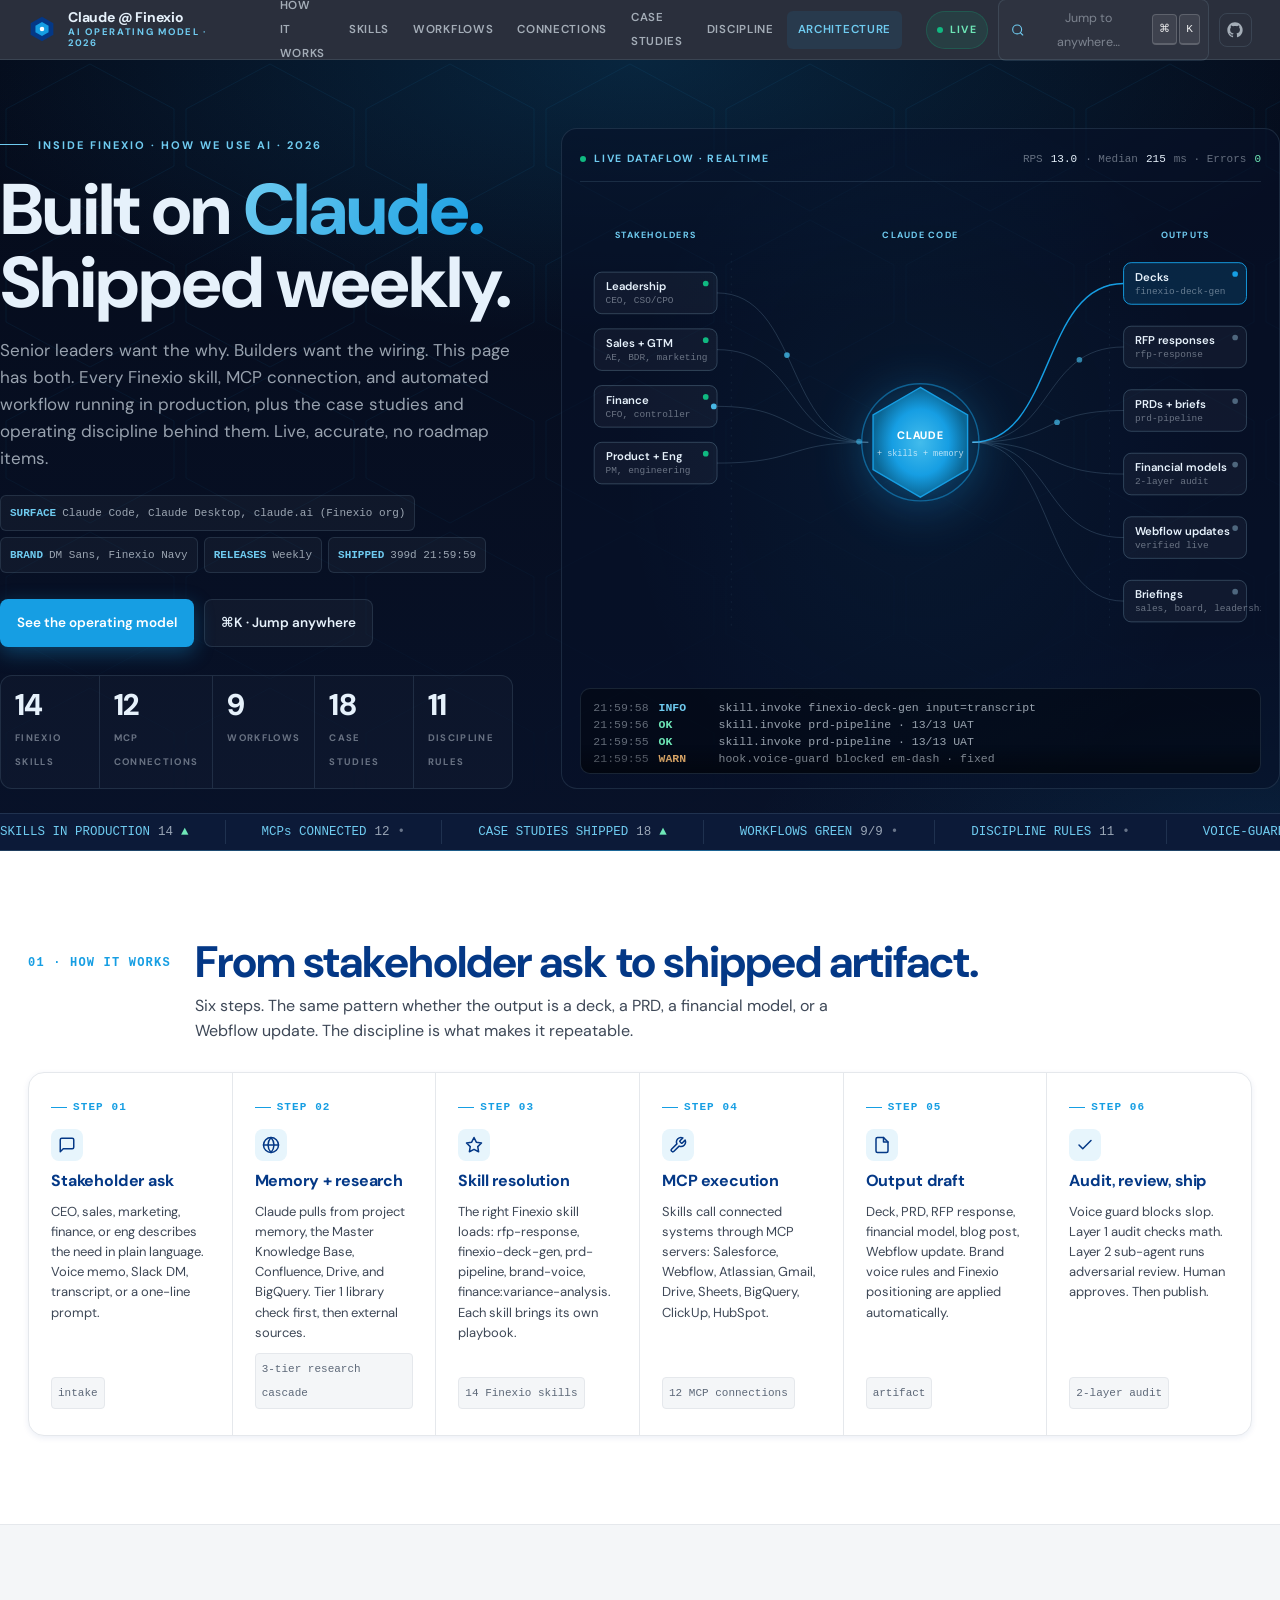
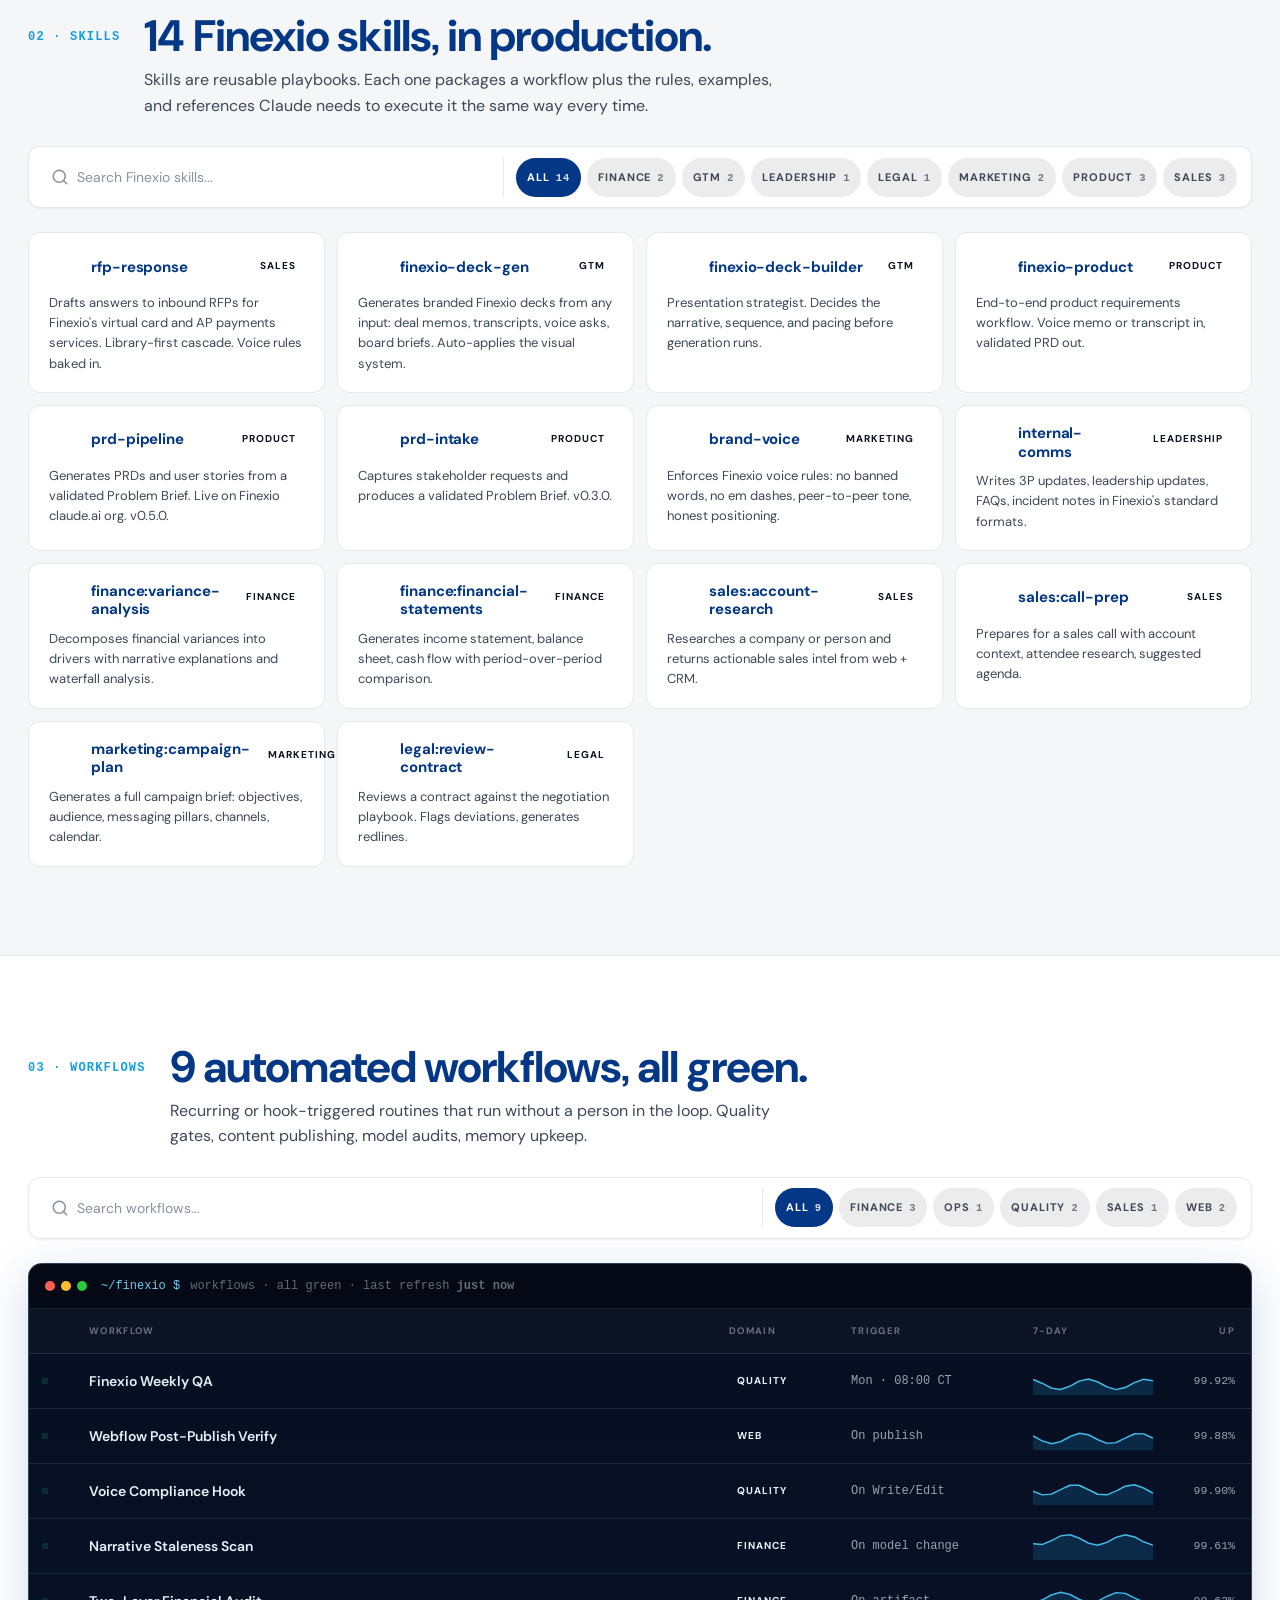
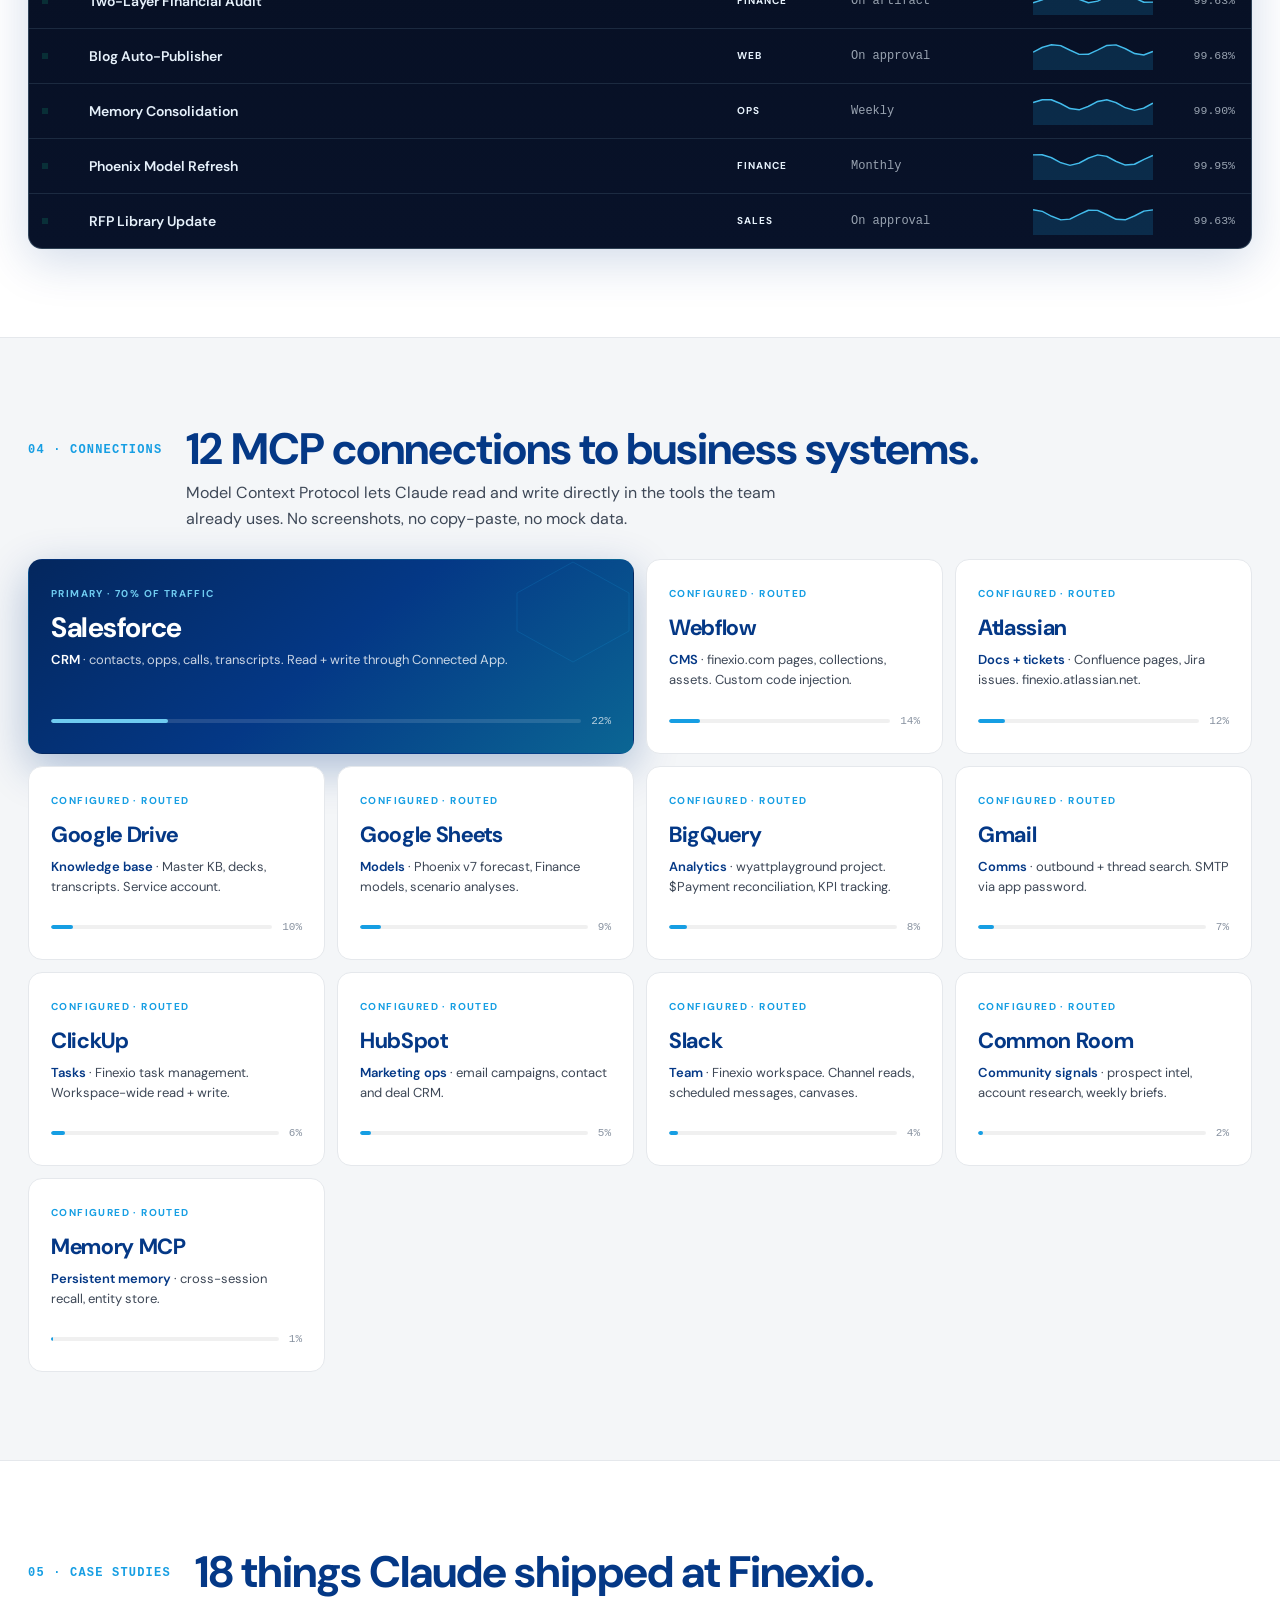
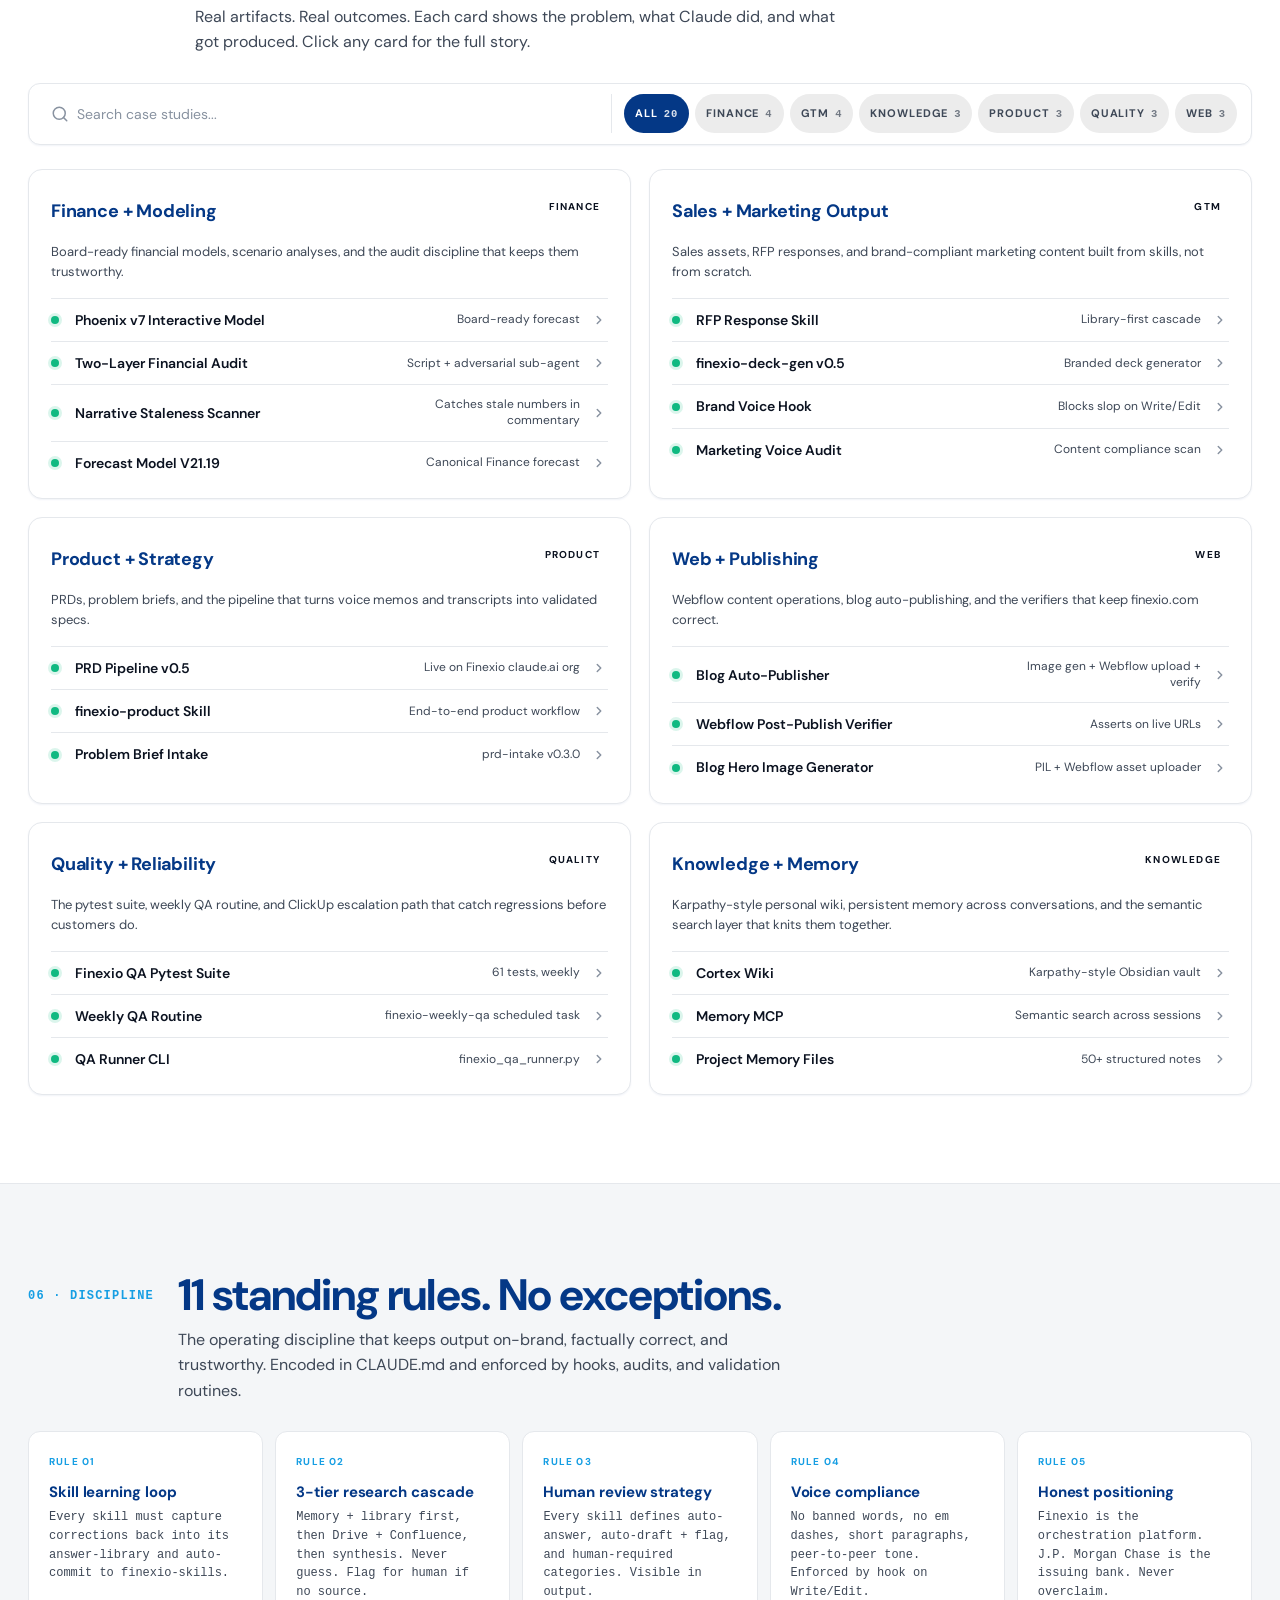
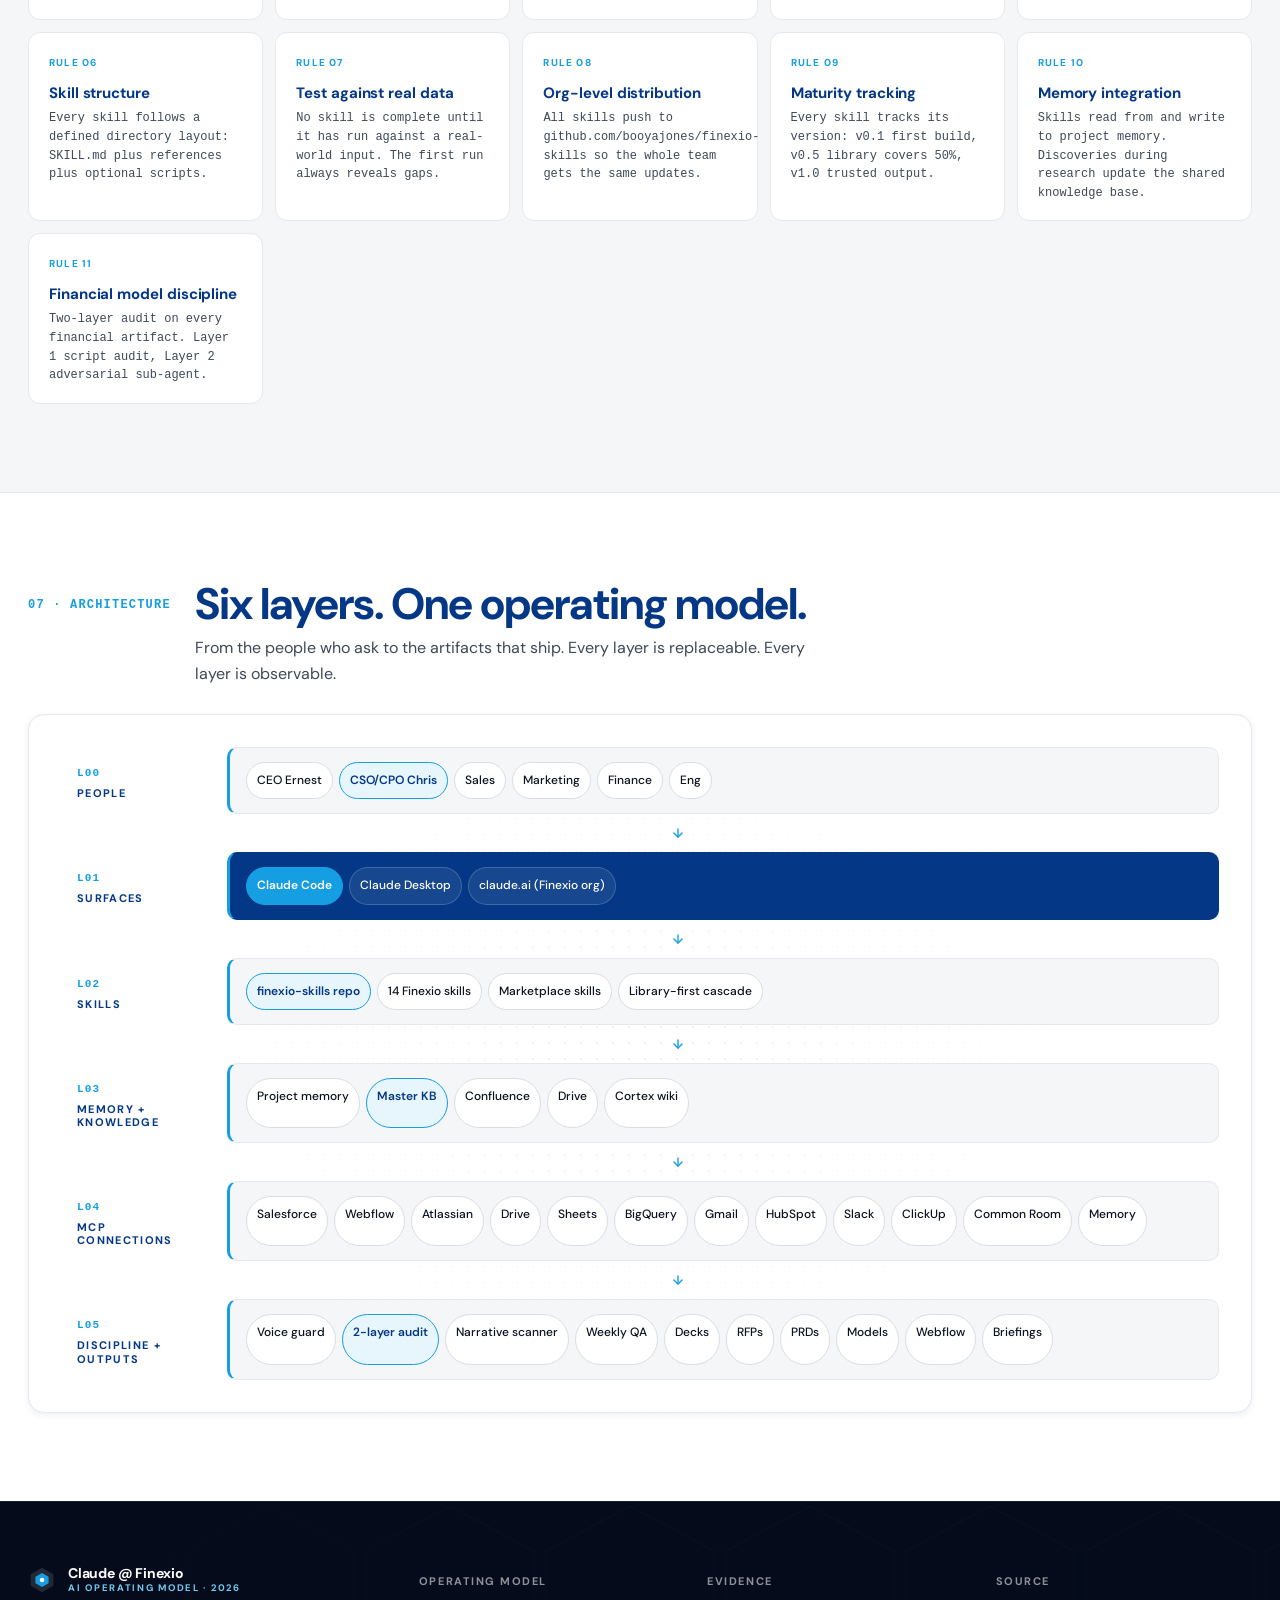
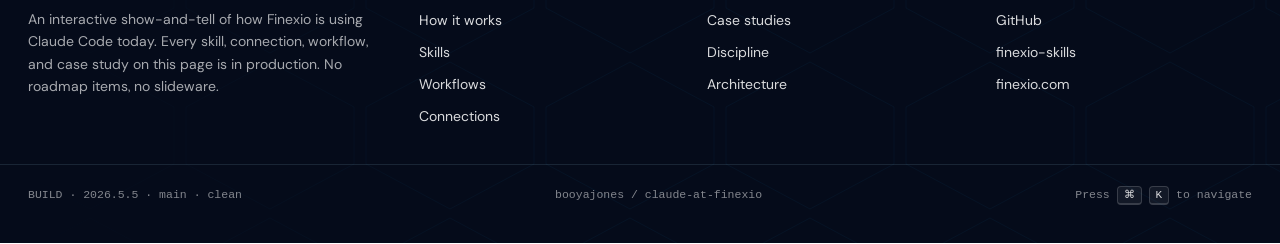
==== commit 46ab6df4: "Add Knowledge + Memory case-study category Three additions: cortex wiki (Karpathy-style Obsidian vau" ====
--- a/index.html
+++ b/index.html
@@ -746,7 +746,7 @@
         <div class="stat"><div class="stat-num counter" data-target="14">0</div><div class="stat-label">Finexio skills</div></div>
         <div class="stat"><div class="stat-num counter" data-target="12">0</div><div class="stat-label">MCP connections</div></div>
         <div class="stat"><div class="stat-num counter" data-target="9">0</div><div class="stat-label">Workflows</div></div>
-        <div class="stat"><div class="stat-num counter" data-target="15">0</div><div class="stat-label">Case studies</div></div>
+        <div class="stat"><div class="stat-num counter" data-target="18">0</div><div class="stat-label">Case studies</div></div>
         <div class="stat"><div class="stat-num counter" data-target="11">0</div><div class="stat-label">Discipline rules</div></div>
       </div>
     </div>
@@ -936,7 +936,7 @@
     <header class="section-head reveal">
       <span class="section-num">05 · CASE STUDIES</span>
       <div>
-        <h2 class="section-title">15 things Claude shipped at Finexio.</h2>
+        <h2 class="section-title">18 things Claude shipped at Finexio.</h2>
         <p class="section-sub">Real artifacts. Real outcomes. Each card shows the problem, what Claude did, and what got produced. Click any card for the full story.</p>
       </div>
       <div></div>
@@ -1136,6 +1136,11 @@
         { name: "Finexio QA Pytest Suite", status: "active", desc: "61 tests, weekly", detail: "Wraps webflow_postpublish, axe-core, Lighthouse, and html-validate into one PASS/FAIL command. Runs Mon 8am via scheduled task. Failures escalate to ClickUp automatically." },
         { name: "Weekly QA Routine", status: "active", desc: "finexio-weekly-qa scheduled task", detail: "Mon 08:00 CT. Runs the full pytest suite against finexio.com. On FAIL, opens a ClickUp ticket with the failing test name, expected, and actual." },
         { name: "QA Runner CLI", status: "active", desc: "finexio_qa_runner.py", detail: "One command, four checks: schema validation, accessibility, performance, HTML validity. Used in CI and locally before any Webflow publish." }
+      ]},
+      { cat: "Knowledge + Memory", tag: "KNOWLEDGE", desc: "Karpathy-style personal wiki, persistent memory across conversations, and the semantic search layer that knits them together.", items: [
+        { name: "Cortex Wiki", status: "active", desc: "Karpathy-style Obsidian vault", detail: "Canonical personal knowledge wiki at C:/Users/chris/cortex, mirrored to booyajones/cortex on GitHub. Flat one-level folders (people, companies, products, projects, concepts, playbooks, decisions, daily, inbox) with [[wiki-links]] and frontmatter on every note. Git-versioned. Living knowledge about people, accounts, and projects lives here first." },
+        { name: "Memory MCP", status: "active", desc: "Semantic search across sessions", detail: "Persistent memory MCP server with hybrid semantic search. Cortex is ingested periodically (memory ingest-directory --recursive). Answers 'have we talked about X' across the full corpus, including past Claude sessions and the wiki." },
+        { name: "Project Memory Files", status: "active", desc: "50+ structured notes", detail: "Auto-managed project memory under ~/.claude/projects/.../memory/. Four types: user (who Chris is), feedback (corrections + validations), project (active work context), reference (external systems). Loaded on every conversation via MEMORY.md index." }
       ]}
     ]
   };
@@ -1311,7 +1316,7 @@
     const items = [
       ['SKILLS IN PRODUCTION', '14', 'up'],
       ['MCPs CONNECTED', '12', 'flat'],
-      ['CASE STUDIES SHIPPED', '15', 'up'],
+      ['CASE STUDIES SHIPPED', '18', 'up'],
       ['WORKFLOWS GREEN', '9/9', 'flat'],
       ['DISCIPLINE RULES', '11', 'flat'],
       ['VOICE-GUARD BLOCKS (7d)', '34', 'up'],
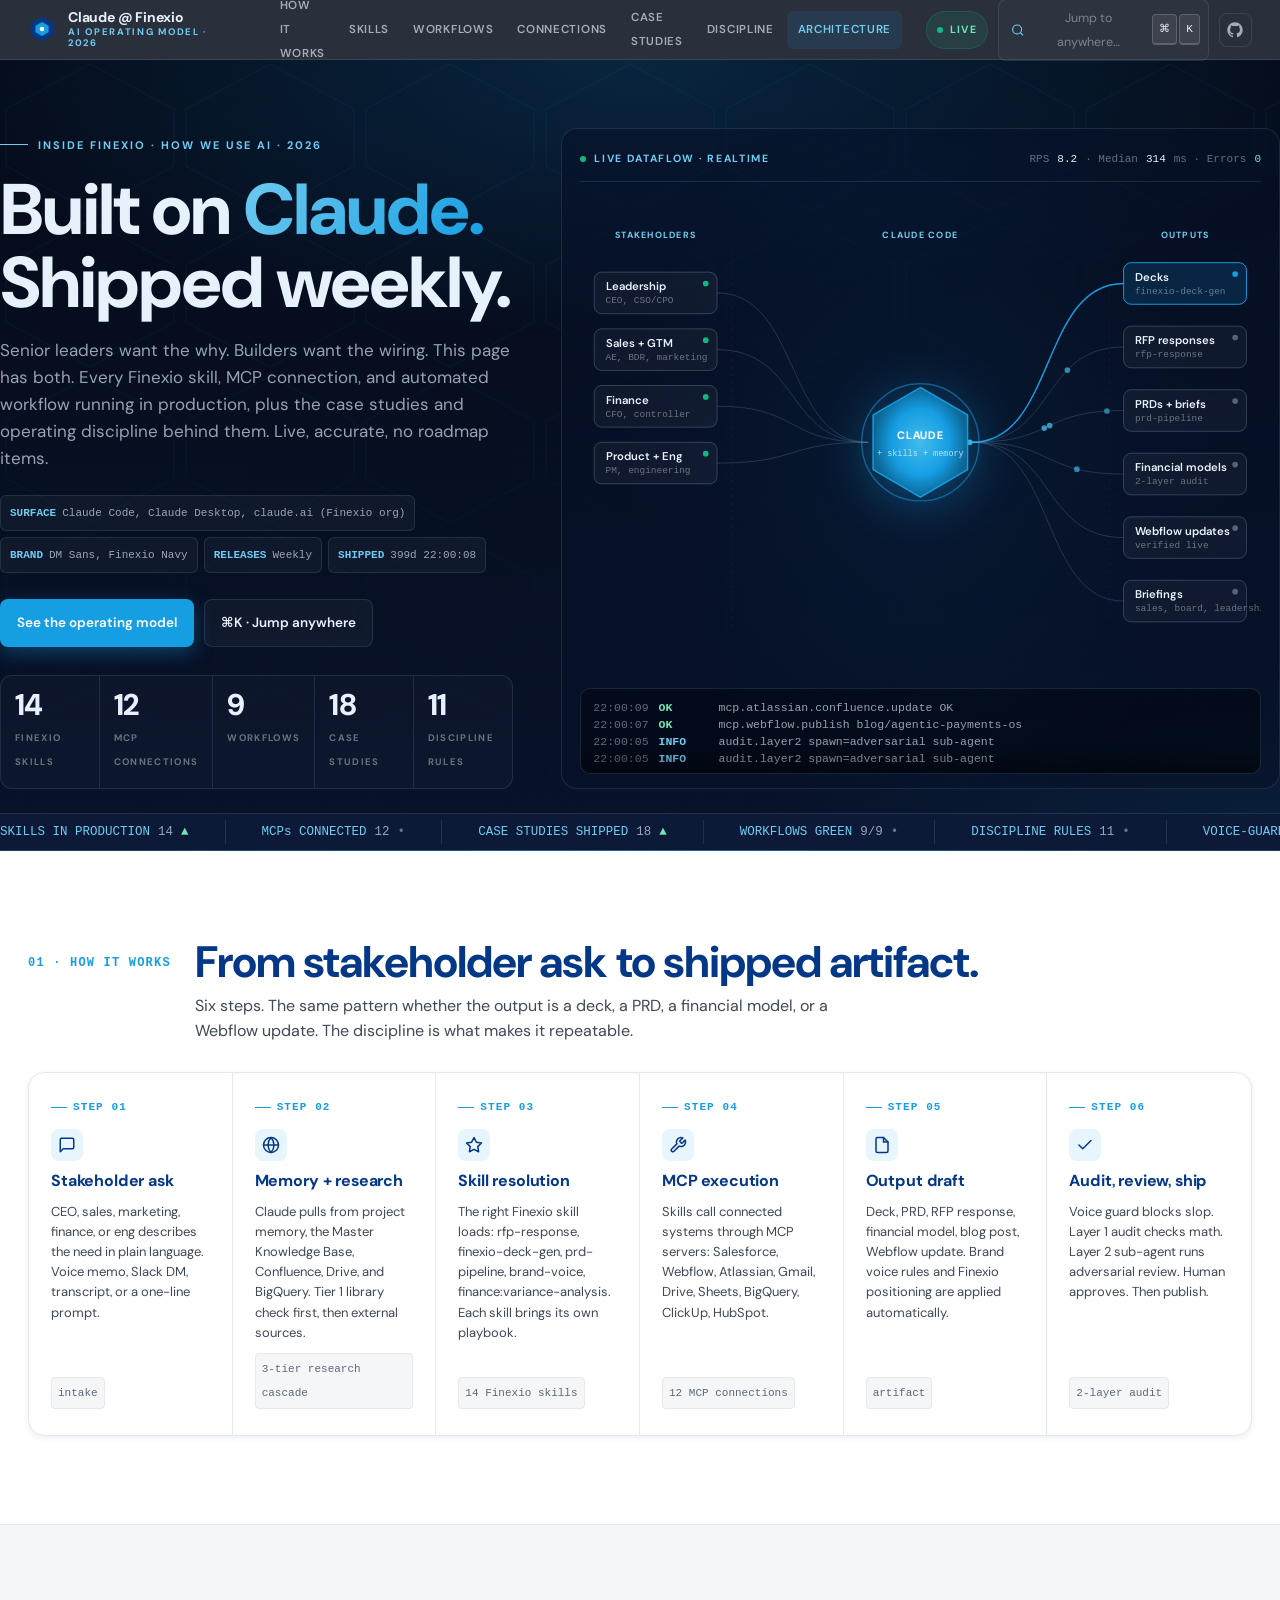
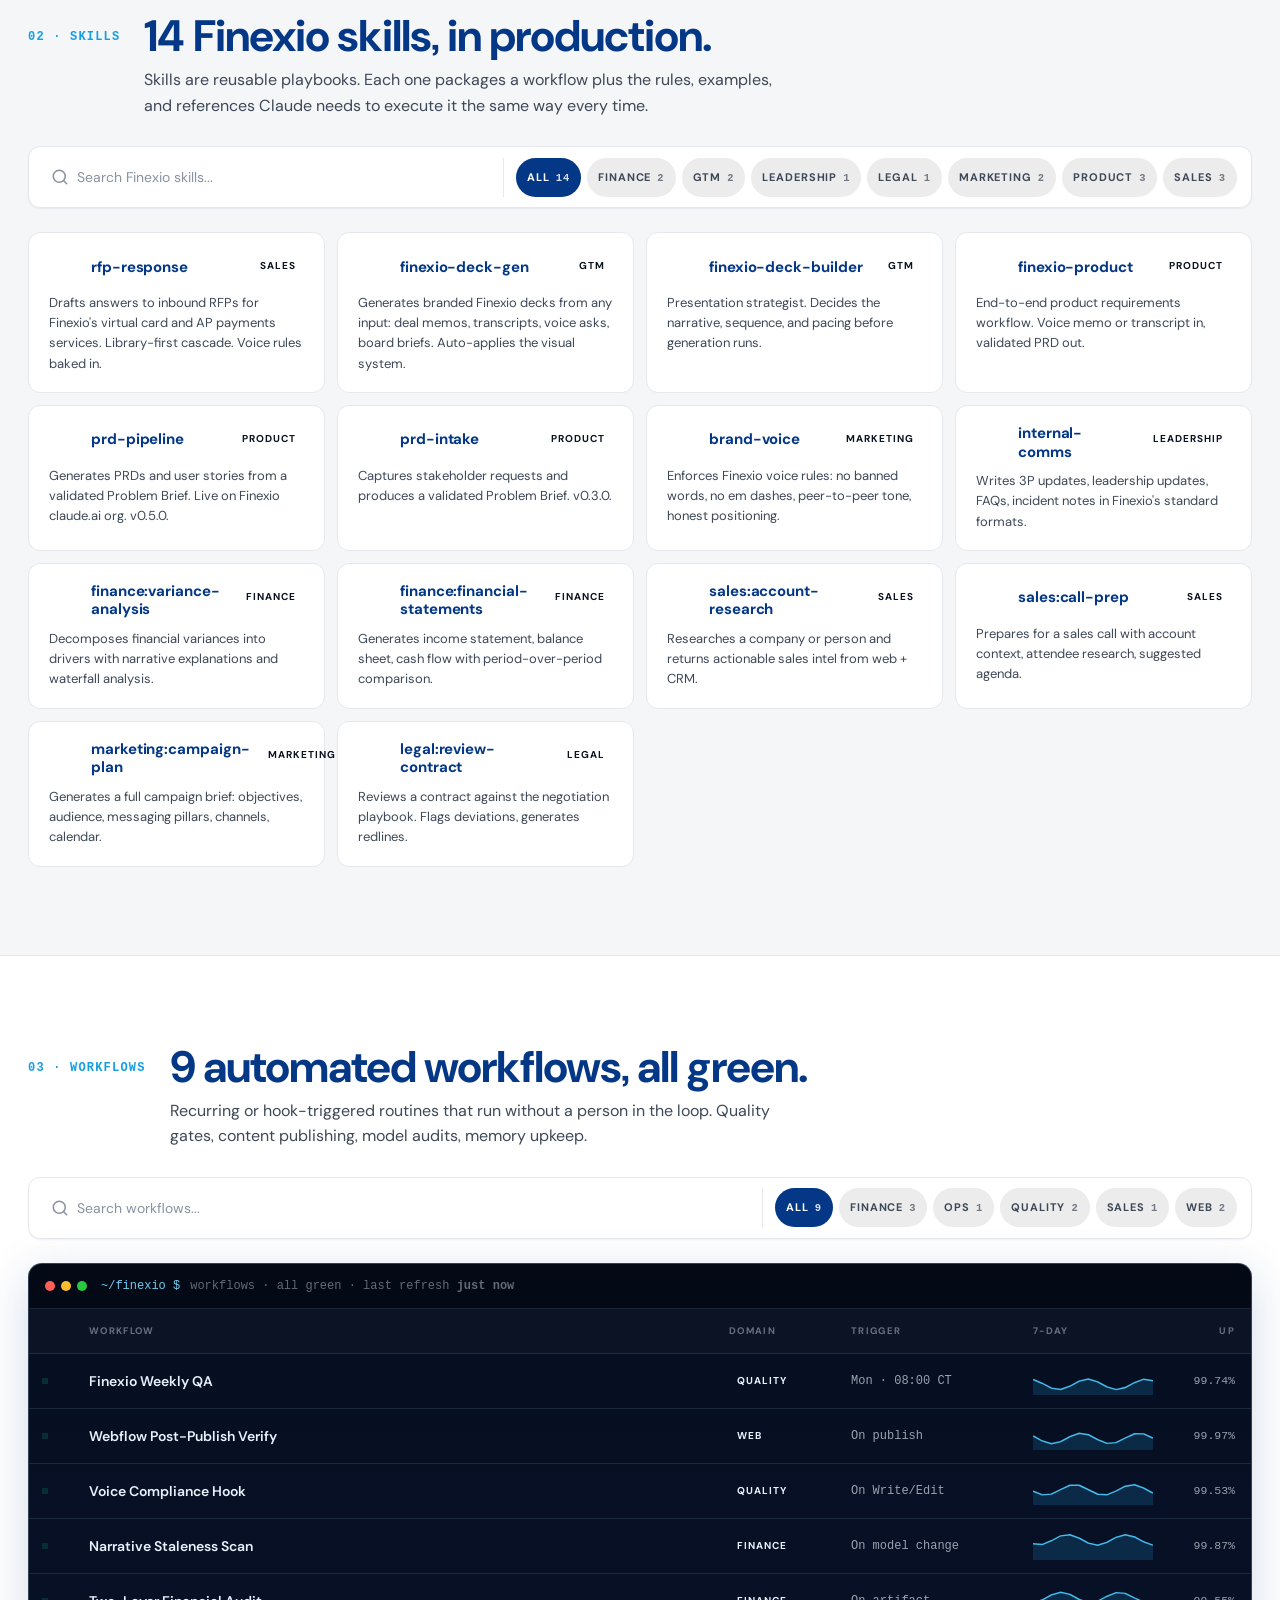
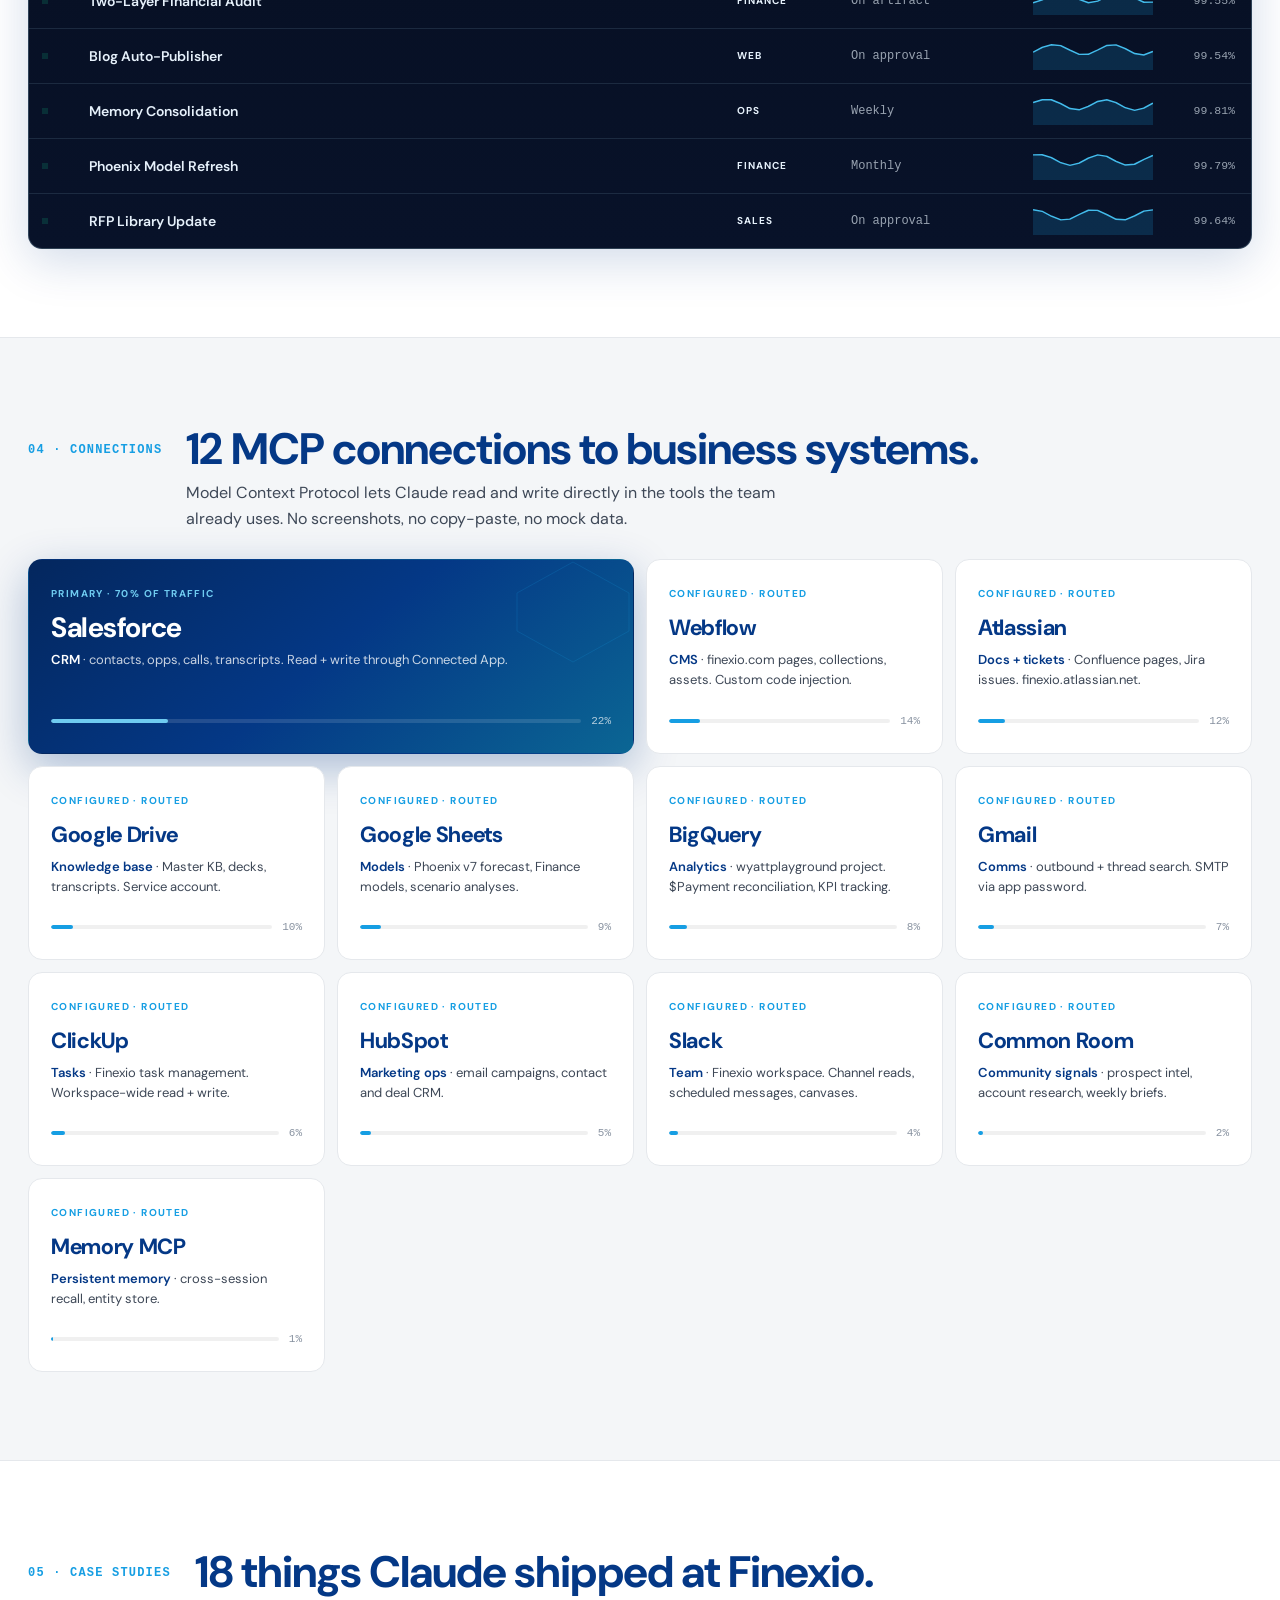
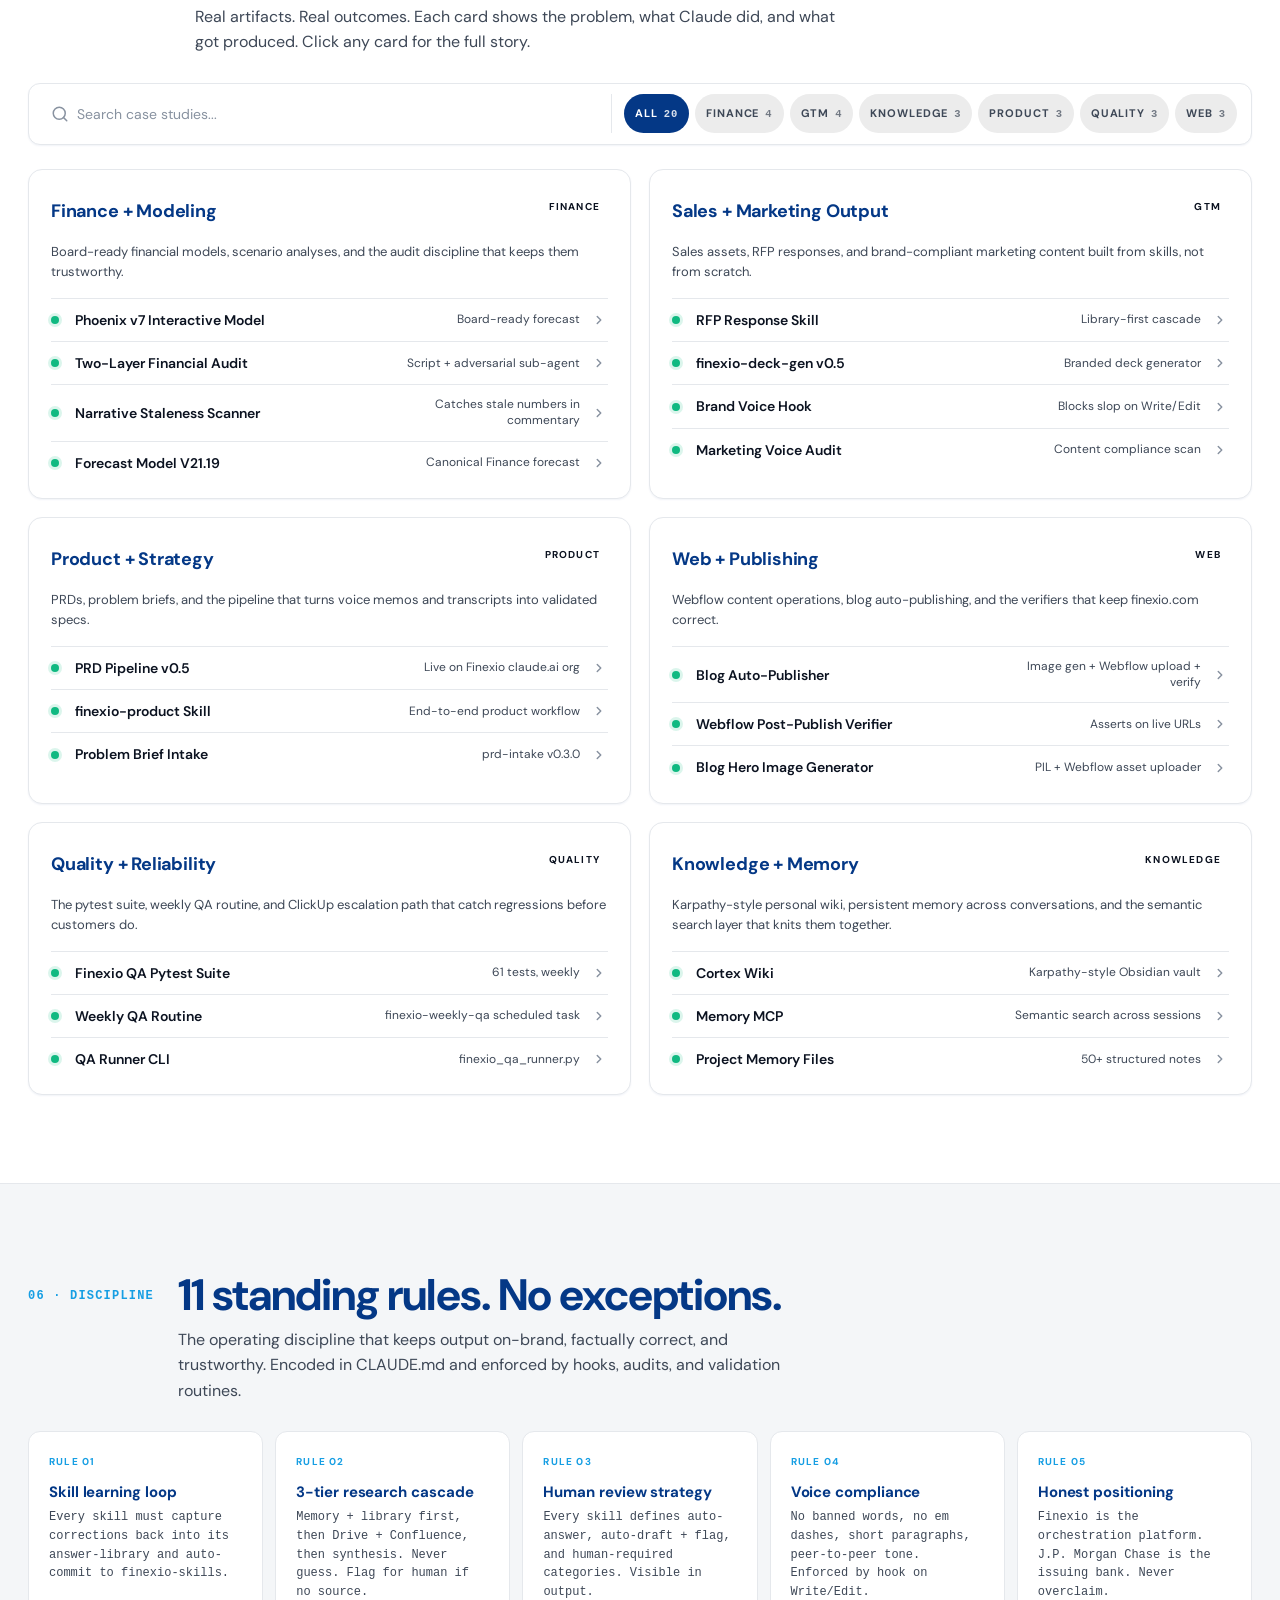
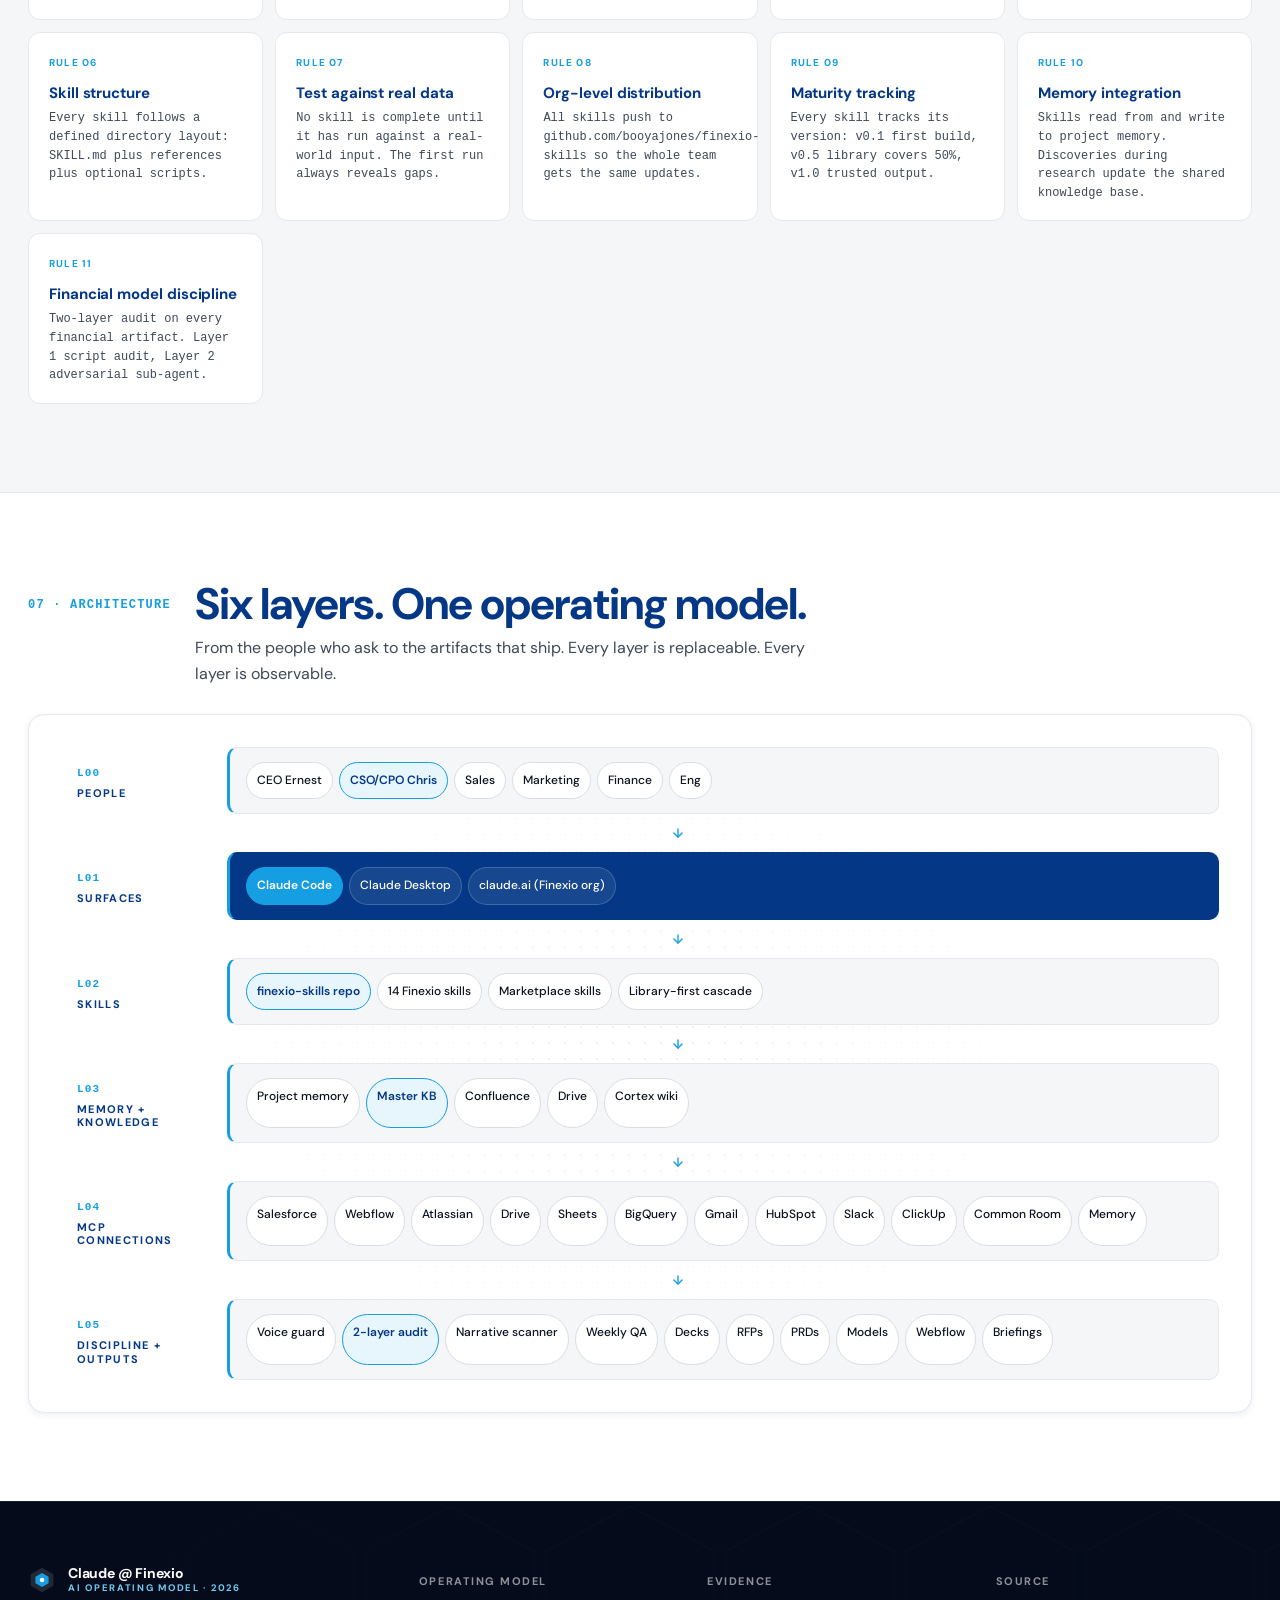
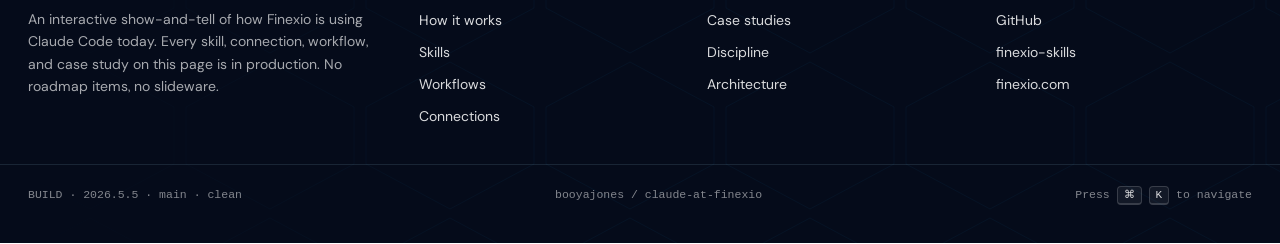
==== commit a1d59795: "Fix 404s: missing 18pt font weights + favicon Browser was logging 404s for DMSans_18pt-SemiBold.ttf " ====
--- a/index.html
+++ b/index.html
@@ -6,6 +6,7 @@
 <meta name="viewport" content="width=device-width, initial-scale=1.0" />
 <title>Claude @ Finexio · How we use AI</title>
 <meta name="description" content="An interactive look at how Finexio uses Claude Code: skills, MCP connections, automated workflows, case studies, and the operating discipline that makes them ship." />
+<link rel="icon" type="image/svg+xml" href="data:image/svg+xml;utf8,<svg xmlns='http://www.w3.org/2000/svg' viewBox='0 0 32 32'><polygon points='16,2 29,9.5 29,22.5 16,30 3,22.5 3,9.5' fill='%23043886'/><polygon points='16,8 23.5,12.25 23.5,19.75 16,24 8.5,19.75 8.5,12.25' fill='%23169EE3'/><circle cx='16' cy='16' r='2.6' fill='white'/></svg>" />
 <link rel="stylesheet" href="css/finexio-tokens.css" />
 <style>
 /* =============================================================
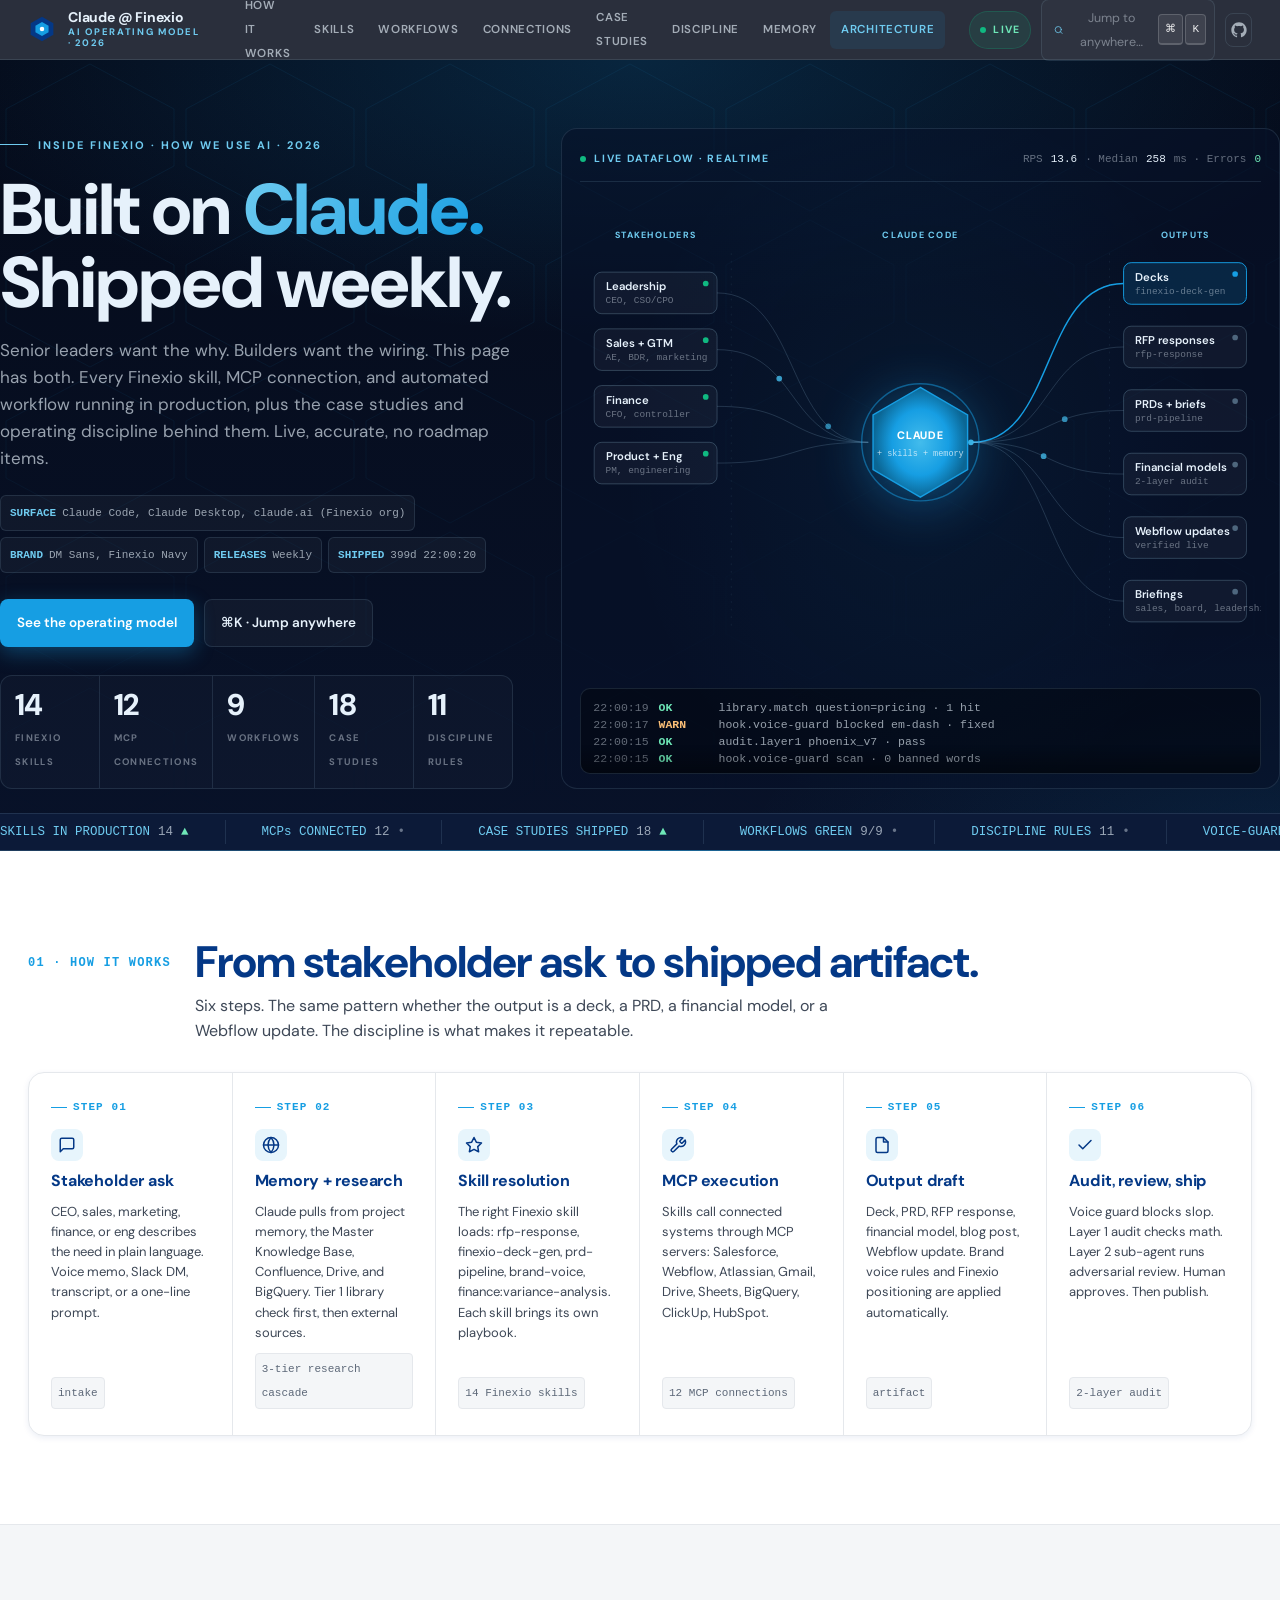
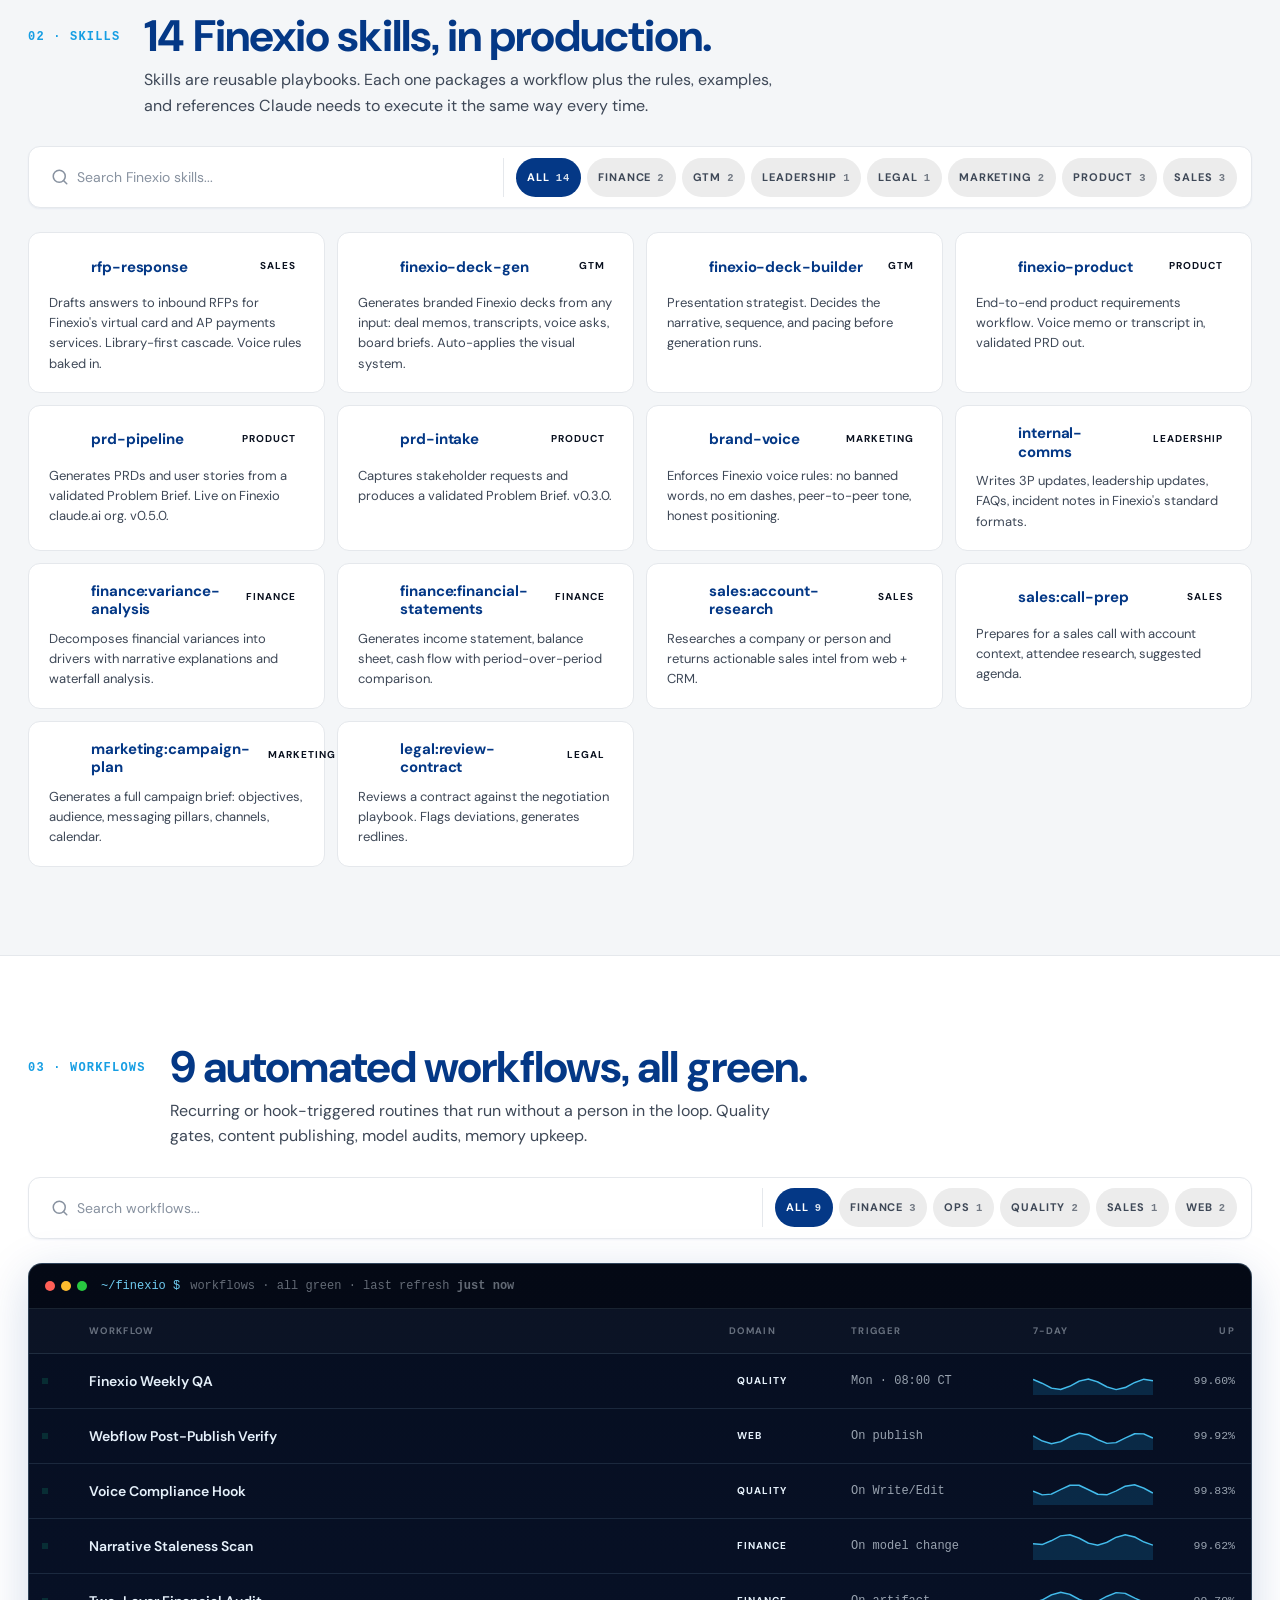
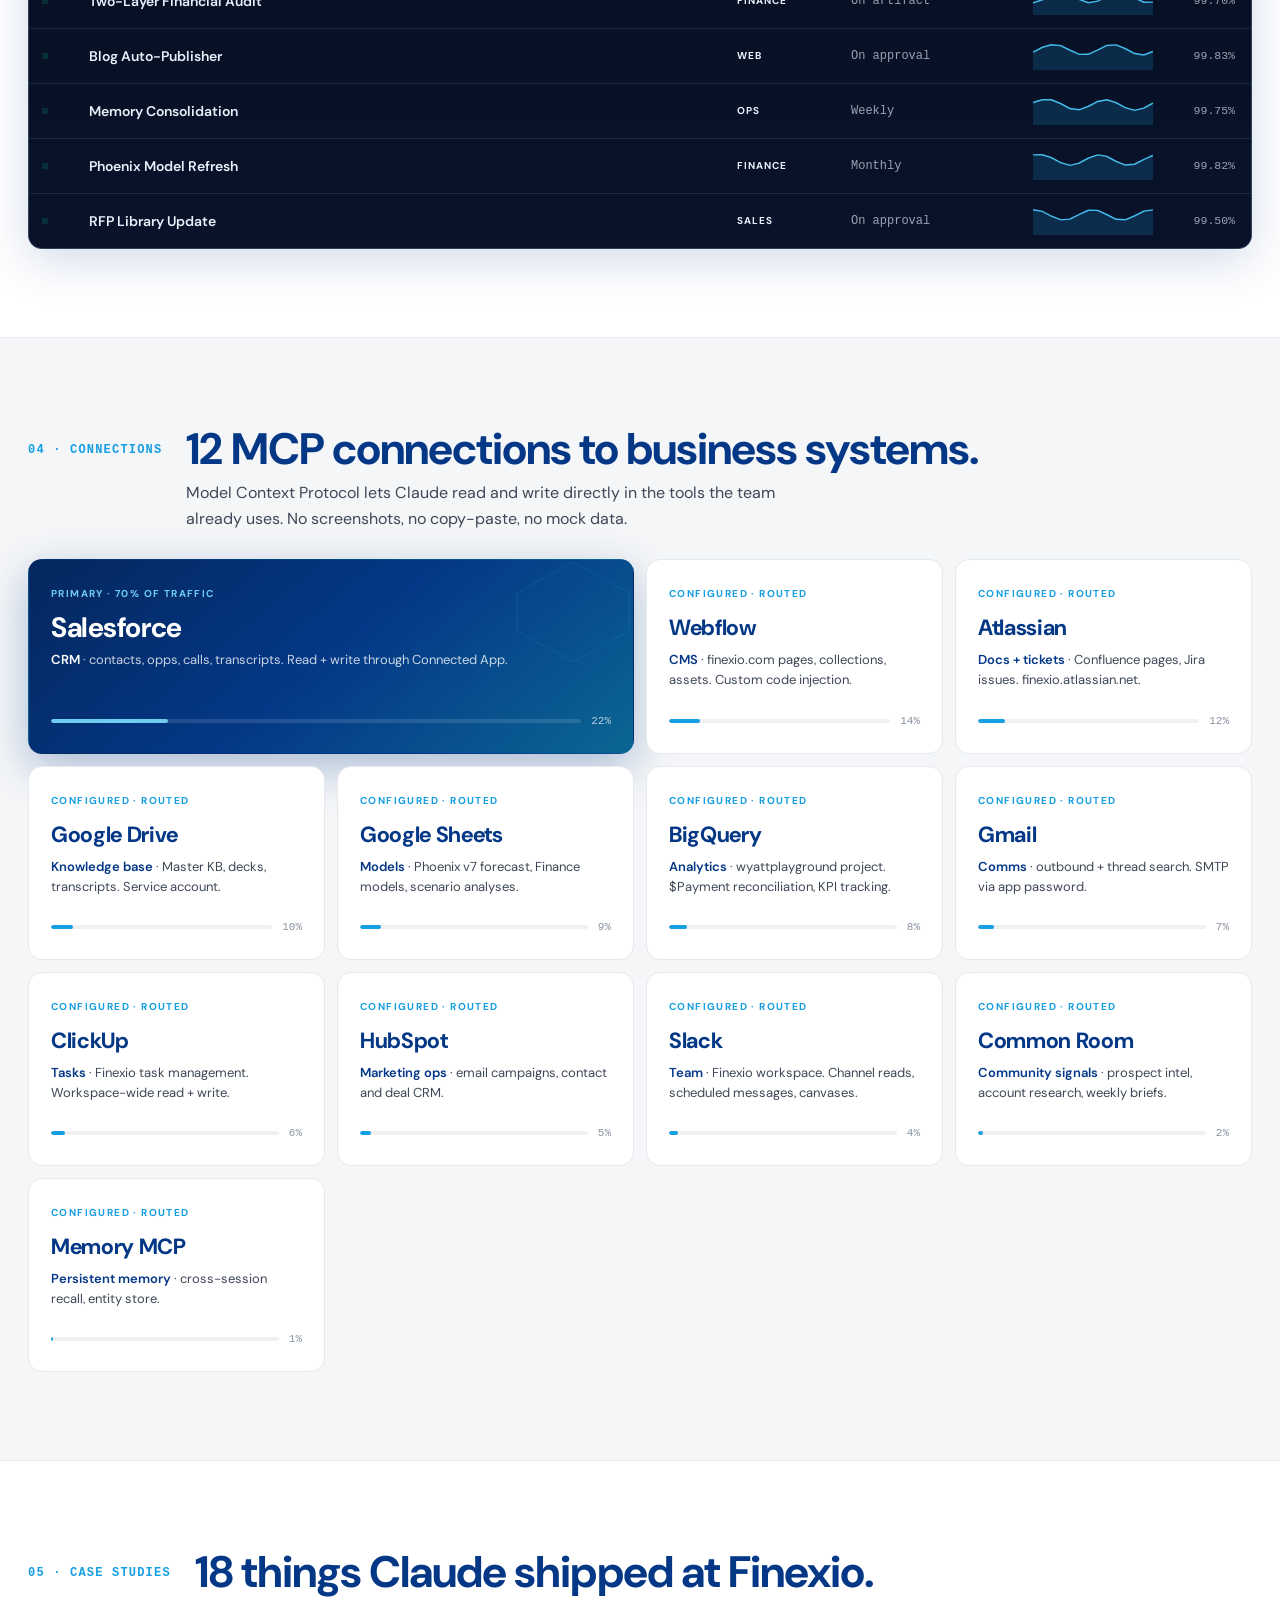
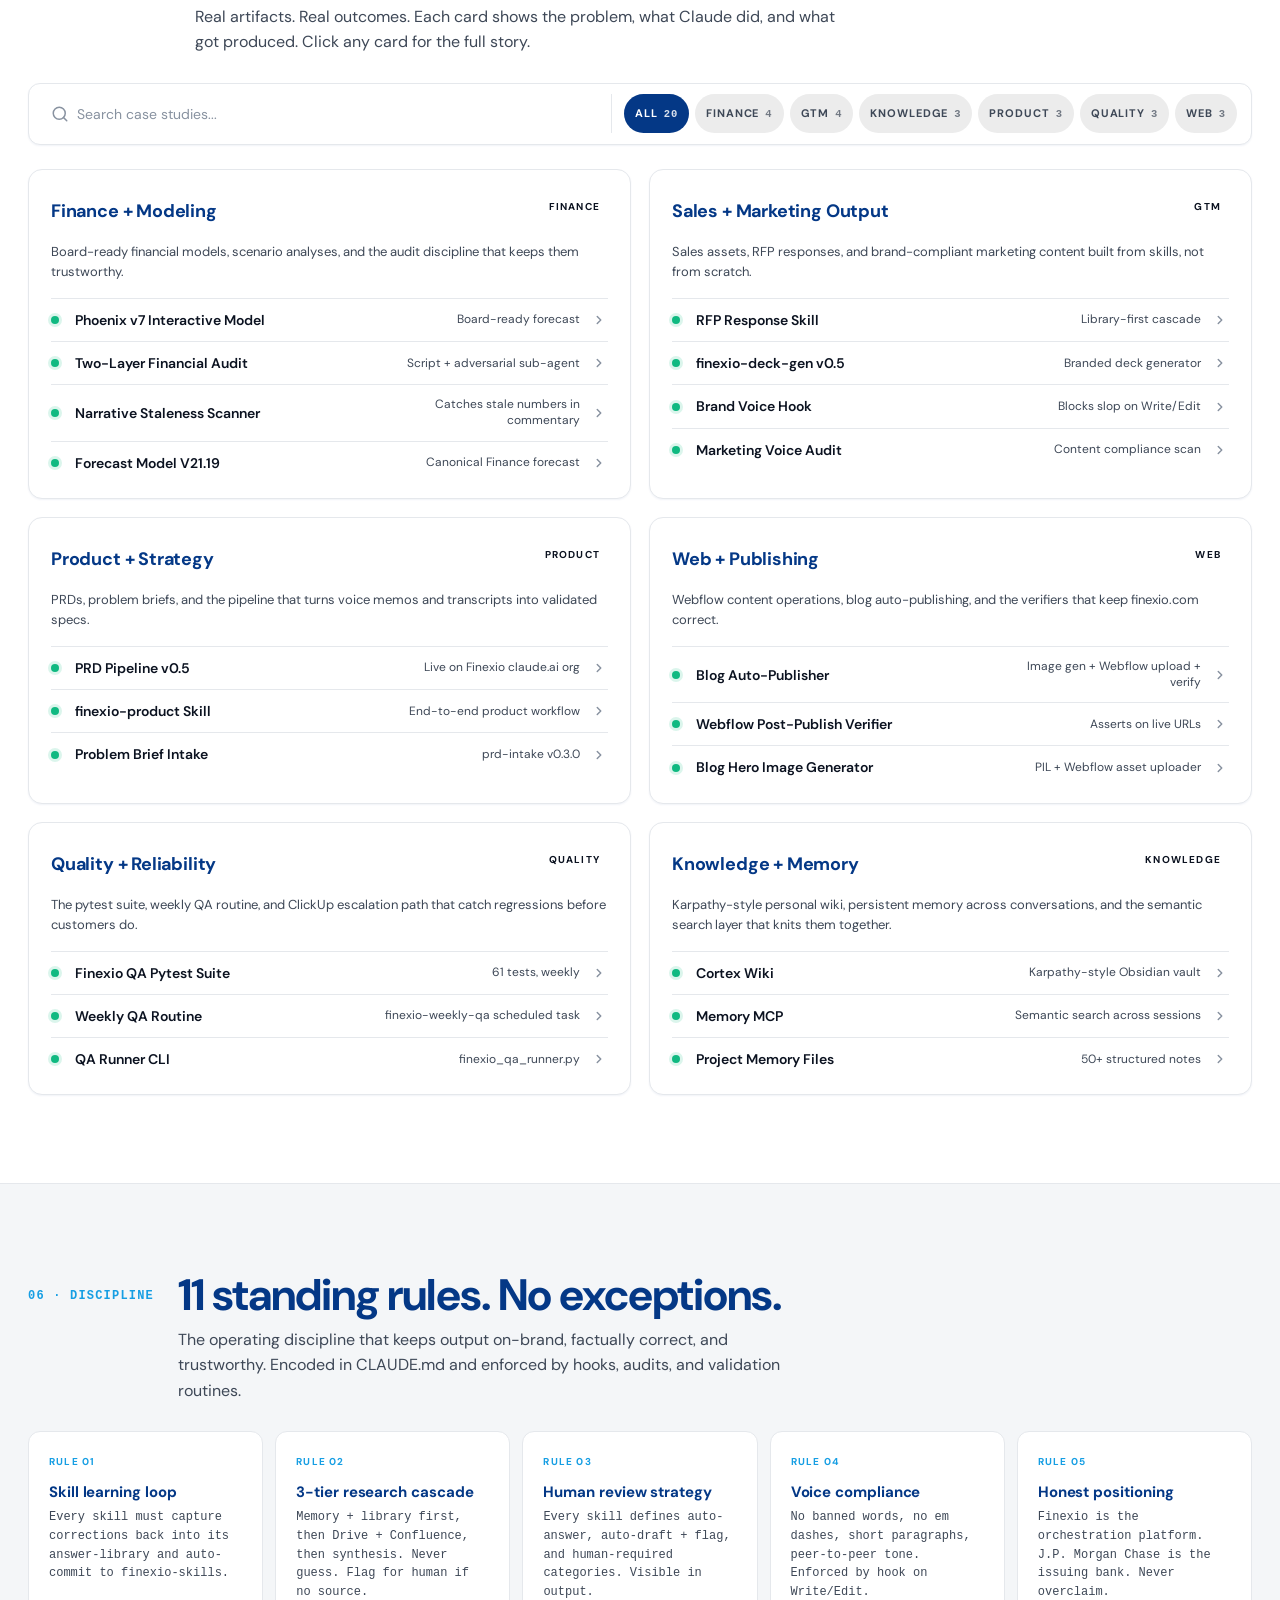
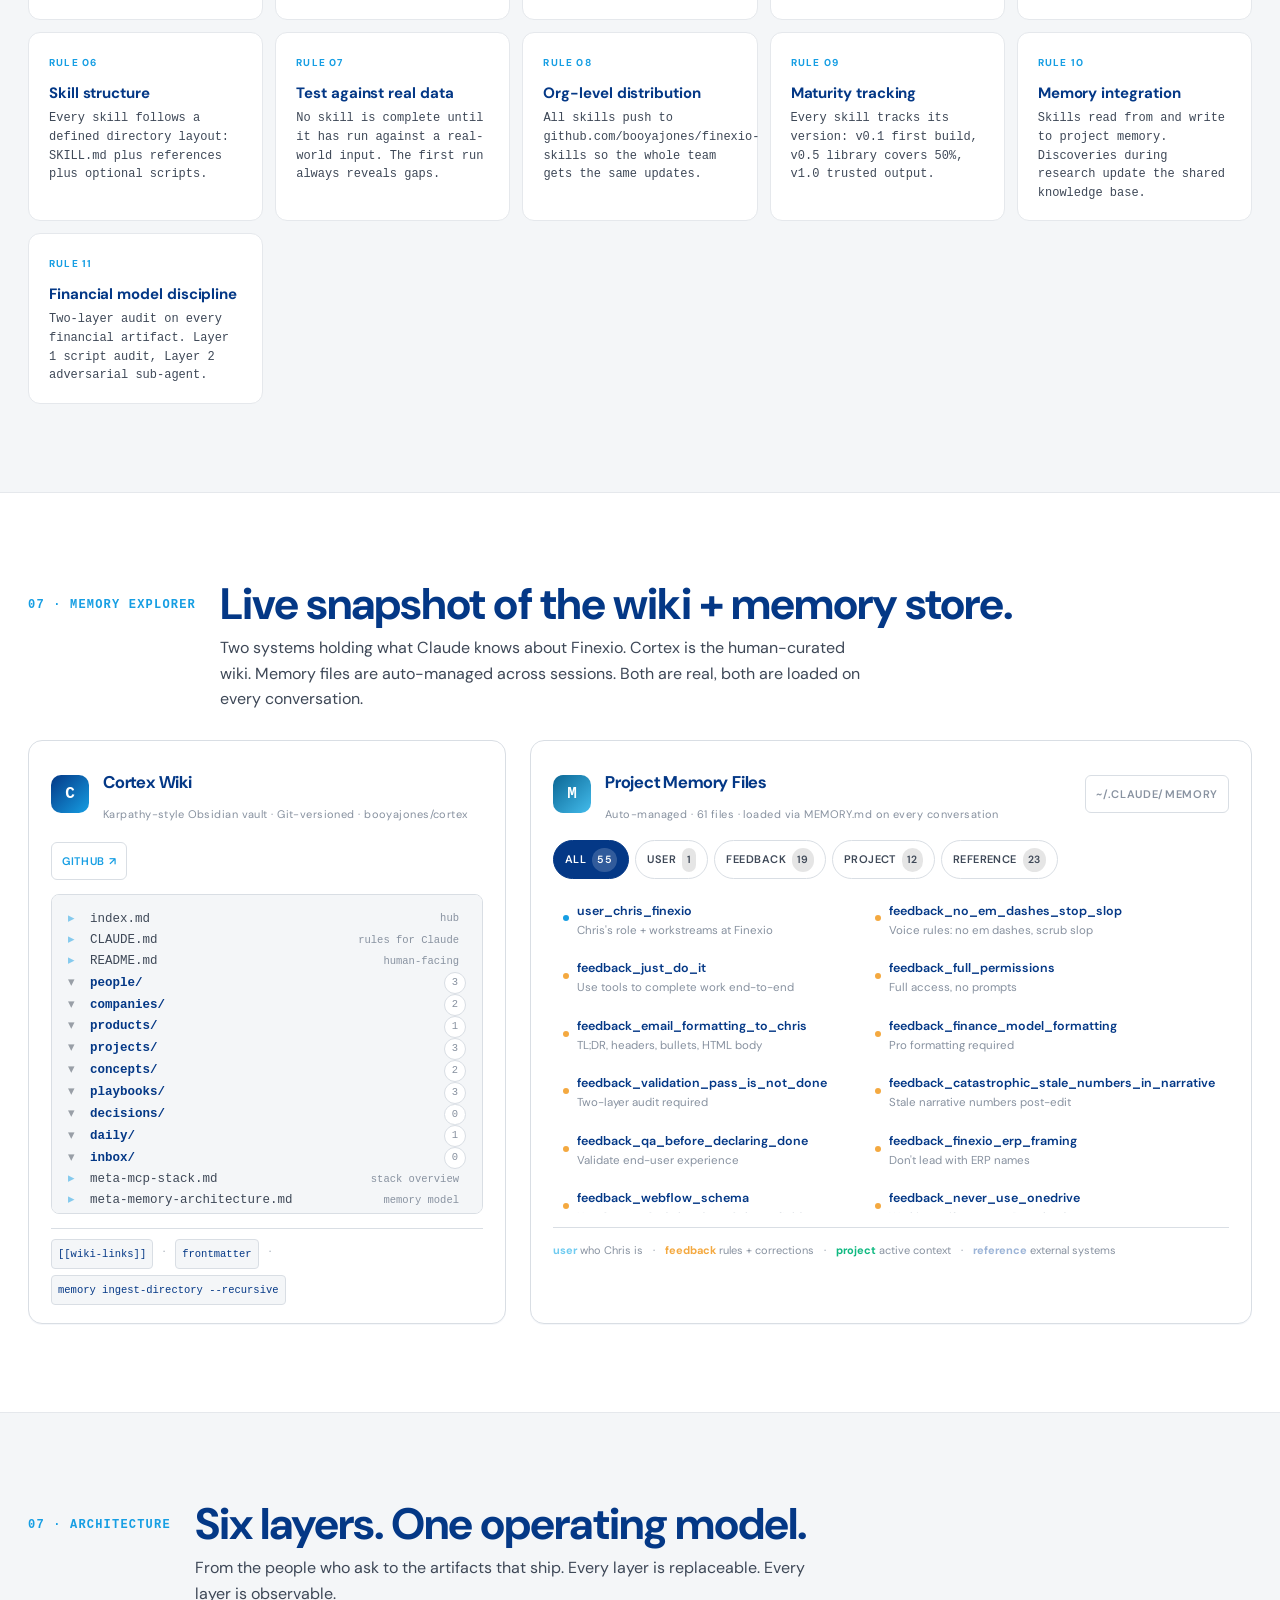
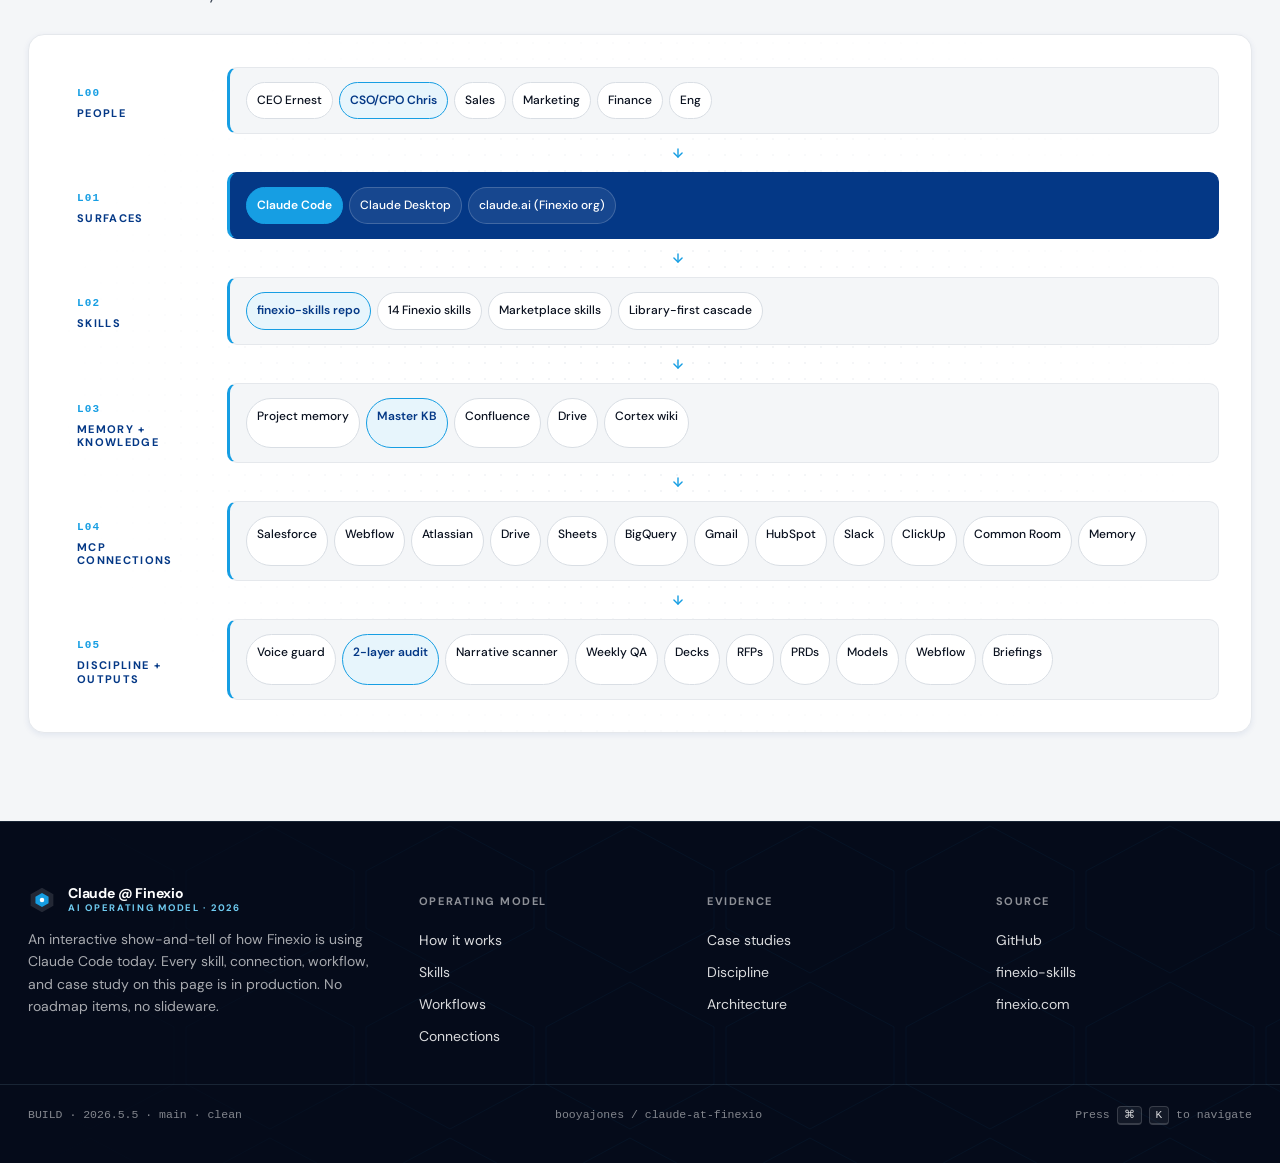
==== commit 339ce347: "Add live Memory Explorer section New section between Discipline and Architecture showing actual snap" ====
--- a/index.html
+++ b/index.html
@@ -598,6 +598,47 @@
 @media (max-width: 720px) { .arch-connector { margin-left: 0; } }
 
 /* =============================================================
+   MEMORY EXPLORER
+   ============================================================= */
+.memory-grid { display: grid; grid-template-columns: 1fr 1fr; gap: 24px; }
+@media (max-width: 980px) { .memory-grid { grid-template-columns: 1fr; } }
+.memory-card { background: #fff; border: 1px solid var(--border-2); border-radius: 14px; padding: 22px 22px 18px; box-shadow: 0 1px 0 rgba(4,56,134,0.04); display: flex; flex-direction: column; gap: 14px; }
+.memory-card-head { display: flex; align-items: center; justify-content: space-between; gap: 16px; flex-wrap: wrap; }
+.memory-card-title { display: flex; gap: 14px; align-items: center; }
+.memory-card-title h3 { margin: 0; font-size: 17px; color: var(--finexio-navy); letter-spacing: -0.2px; }
+.memory-card-meta { font-family: var(--font-caption); font-size: 11px; color: var(--fg-3); letter-spacing: 0.04em; }
+.memory-icon { width: 38px; height: 38px; border-radius: 10px; display: inline-flex; align-items: center; justify-content: center; font-family: var(--font-mono); font-weight: 700; font-size: 16px; flex-shrink: 0; }
+.memory-icon[data-c="cortex"] { background: linear-gradient(135deg, #043886 0%, #169EE3 100%); color: #fff; }
+.memory-icon[data-c="mem"] { background: linear-gradient(135deg, #0B6694 0%, #43BCEC 100%); color: #fff; }
+.memory-card-link { font-family: var(--font-caption); font-size: 11px; font-weight: 600; letter-spacing: 0.06em; text-transform: uppercase; color: var(--finexio-blue); text-decoration: none; padding: 6px 10px; border: 1px solid var(--border-2); border-radius: 6px; }
+.memory-card-link[data-static] { color: var(--fg-3); cursor: default; }
+.memory-card-link:hover:not([data-static]) { background: var(--finexio-blue-wash); border-color: var(--finexio-blue); }
+.memory-card-foot { display: flex; flex-wrap: wrap; gap: 6px 10px; font-family: var(--font-caption); font-size: 11px; color: var(--fg-3); padding-top: 10px; border-top: 1px solid var(--border-2); }
+.memory-card-foot code { background: var(--gray-50); border: 1px solid var(--border-2); padding: 2px 6px; border-radius: 4px; font-size: 10.5px; color: var(--finexio-navy); }
+.memory-tree { font-family: var(--font-mono); font-size: 12.5px; line-height: 1.7; color: var(--fg-2); background: var(--gray-50); border: 1px solid var(--border-2); border-radius: 8px; padding: 14px 16px; max-height: 320px; overflow: auto; }
+.memory-tree-node { display: flex; align-items: center; gap: 8px; }
+.memory-tree-node.is-folder b { color: var(--finexio-navy); font-weight: 700; }
+.memory-tree-node .tree-glyph { width: 14px; opacity: 0.5; flex-shrink: 0; }
+.memory-tree-node .tree-count { margin-left: auto; font-size: 10.5px; color: var(--fg-3); background: #fff; border: 1px solid var(--border-2); padding: 1px 7px; border-radius: 999px; }
+.memory-tree-node .tree-file-icon { color: var(--finexio-blue); }
+.memory-tabs { display: flex; gap: 6px; flex-wrap: wrap; }
+.memory-tab { padding: 6px 11px; border-radius: 999px; border: 1px solid var(--border-2); font-family: var(--font-caption); font-size: 11px; font-weight: 600; letter-spacing: 0.04em; text-transform: uppercase; color: var(--fg-2); cursor: pointer; transition: 120ms; }
+.memory-tab.is-active { background: var(--finexio-navy); color: #fff; border-color: var(--finexio-navy); }
+.memory-tab:hover:not(.is-active) { border-color: var(--finexio-blue); color: var(--finexio-navy); }
+.memory-tab .tab-count { display: inline-block; margin-left: 6px; font-size: 10.5px; padding: 0 5px; border-radius: 999px; background: rgba(0,0,0,0.1); color: inherit; }
+.memory-tab.is-active .tab-count { background: rgba(255,255,255,0.18); }
+.memory-files { display: grid; grid-template-columns: 1fr 1fr; gap: 6px 16px; max-height: 320px; overflow: auto; padding-right: 4px; }
+@media (max-width: 720px) { .memory-files { grid-template-columns: 1fr; } }
+.memory-file { display: flex; align-items: center; gap: 8px; padding: 6px 10px; border-radius: 6px; font-size: 12.5px; color: var(--fg-2); transition: background 100ms; }
+.memory-file:hover { background: var(--gray-50); }
+.memory-file .file-dot { width: 6px; height: 6px; border-radius: 50%; flex-shrink: 0; }
+.memory-file[data-type="user"] .file-dot { background: #169EE3; }
+.memory-file[data-type="feedback"] .file-dot { background: #F4A940; }
+.memory-file[data-type="project"] .file-dot { background: #10B981; }
+.memory-file[data-type="reference"] .file-dot { background: #9CB4D7; }
+.memory-file b { font-weight: 600; color: var(--finexio-navy); }
+
+/* =============================================================
    COMMAND PALETTE
    ============================================================= */
 .cmdk-overlay {
@@ -704,6 +745,7 @@
       <a href="#providers" data-sec="providers">Connections</a>
       <a href="#projects" data-sec="projects">Case studies</a>
       <a href="#stack" data-sec="stack">Discipline</a>
+      <a href="#memory" data-sec="memory">Memory</a>
       <a href="#arch" data-sec="arch">Architecture</a>
     </nav>
     <div class="top-actions">
@@ -968,8 +1010,62 @@
   </div>
 </section>
 
+<!-- ============== MEMORY EXPLORER ============== -->
+<section id="memory" class="section">
+  <div class="wrap">
+    <header class="section-head reveal">
+      <span class="section-num">07 · MEMORY EXPLORER</span>
+      <div>
+        <h2 class="section-title">Live snapshot of the wiki + memory store.</h2>
+        <p class="section-sub">Two systems holding what Claude knows about Finexio. Cortex is the human-curated wiki. Memory files are auto-managed across sessions. Both are real, both are loaded on every conversation.</p>
+      </div>
+      <div></div>
+    </header>
+    <div class="memory-grid reveal">
+      <!-- CORTEX TREE -->
+      <div class="memory-card">
+        <div class="memory-card-head">
+          <div class="memory-card-title">
+            <span class="memory-icon" data-c="cortex">C</span>
+            <div>
+              <h3>Cortex Wiki</h3>
+              <span class="memory-card-meta">Karpathy-style Obsidian vault · Git-versioned · booyajones/cortex</span>
+            </div>
+          </div>
+          <a class="memory-card-link" href="https://github.com/booyajones/cortex" target="_blank" rel="noopener">github ↗</a>
+        </div>
+        <div class="memory-tree" id="cortexTree"></div>
+        <div class="memory-card-foot">
+          <code>[[wiki-links]]</code> <span>·</span> <code>frontmatter</code> <span>·</span> <code>memory ingest-directory --recursive</code>
+        </div>
+      </div>
+      <!-- MEMORY FILES -->
+      <div class="memory-card">
+        <div class="memory-card-head">
+          <div class="memory-card-title">
+            <span class="memory-icon" data-c="mem">M</span>
+            <div>
+              <h3>Project Memory Files</h3>
+              <span class="memory-card-meta">Auto-managed · 61 files · loaded via MEMORY.md on every conversation</span>
+            </div>
+          </div>
+          <span class="memory-card-link" data-static="1">~/.claude/memory</span>
+        </div>
+        <div class="memory-tabs" id="memTabs" role="tablist"></div>
+        <div class="memory-files" id="memFiles"></div>
+        <div class="memory-card-foot">
+          <span><b style="color:var(--mc-blue-soft)">user</b> who Chris is</span> <span>·</span>
+          <span><b style="color:#F4A940">feedback</b> rules + corrections</span> <span>·</span>
+          <span><b style="color:#10B981">project</b> active context</span> <span>·</span>
+          <span><b style="color:#9CB4D7">reference</b> external systems</span>
+        </div>
+      </div>
+    </div>
+  </div>
+</section>
+
 <!-- ============== ARCHITECTURE ============== -->
-<section id="arch" class="section">
+<section id="arch" class="section tinted">
   <div class="wrap">
     <header class="section-head reveal">
       <span class="section-num">07 · ARCHITECTURE</span>
@@ -1143,6 +1239,79 @@
         { name: "Memory MCP", status: "active", desc: "Semantic search across sessions", detail: "Persistent memory MCP server with hybrid semantic search. Cortex is ingested periodically (memory ingest-directory --recursive). Answers 'have we talked about X' across the full corpus, including past Claude sessions and the wiki." },
         { name: "Project Memory Files", status: "active", desc: "50+ structured notes", detail: "Auto-managed project memory under ~/.claude/projects/.../memory/. Four types: user (who Chris is), feedback (corrections + validations), project (active work context), reference (external systems). Loaded on every conversation via MEMORY.md index." }
       ]}
+    ],
+    cortexTree: [
+      { type: "file", name: "index.md", desc: "hub" },
+      { type: "file", name: "CLAUDE.md", desc: "rules for Claude" },
+      { type: "file", name: "README.md", desc: "human-facing" },
+      { type: "folder", name: "people", count: 3 },
+      { type: "folder", name: "companies", count: 2 },
+      { type: "folder", name: "products", count: 1 },
+      { type: "folder", name: "projects", count: 3 },
+      { type: "folder", name: "concepts", count: 2 },
+      { type: "folder", name: "playbooks", count: 3 },
+      { type: "folder", name: "decisions", count: 0 },
+      { type: "folder", name: "daily", count: 1 },
+      { type: "folder", name: "inbox", count: 0 },
+      { type: "file", name: "meta-mcp-stack.md", desc: "stack overview" },
+      { type: "file", name: "meta-memory-architecture.md", desc: "memory model" }
+    ],
+    memoryFiles: [
+      { type: "user", name: "user_chris_finexio", desc: "Chris's role + workstreams at Finexio" },
+      { type: "feedback", name: "feedback_no_em_dashes_stop_slop", desc: "Voice rules: no em dashes, scrub slop" },
+      { type: "feedback", name: "feedback_just_do_it", desc: "Use tools to complete work end-to-end" },
+      { type: "feedback", name: "feedback_full_permissions", desc: "Full access, no prompts" },
+      { type: "feedback", name: "feedback_email_formatting_to_chris", desc: "TL;DR, headers, bullets, HTML body" },
+      { type: "feedback", name: "feedback_finance_model_formatting", desc: "Pro formatting required" },
+      { type: "feedback", name: "feedback_validation_pass_is_not_done", desc: "Two-layer audit required" },
+      { type: "feedback", name: "feedback_catastrophic_stale_numbers_in_narrative", desc: "Stale narrative numbers post-edit" },
+      { type: "feedback", name: "feedback_qa_before_declaring_done", desc: "Validate end-user experience" },
+      { type: "feedback", name: "feedback_finexio_erp_framing", desc: "Don't lead with ERP names" },
+      { type: "feedback", name: "feedback_webflow_schema", desc: "Use Custom Code head, not Schema field" },
+      { type: "feedback", name: "feedback_never_use_onedrive", desc: "Working artifacts go to Downloads" },
+      { type: "feedback", name: "feedback_skill_usage", desc: "Auto-invoke skills, never prompt" },
+      { type: "feedback", name: "feedback_skill_trigger_map", desc: "Master skill trigger map" },
+      { type: "feedback", name: "feedback_auto_invoke_protocol", desc: "Pre-response checklist + intent buckets" },
+      { type: "feedback", name: "feedback_google_docs_edit_via_api", desc: "Edit Google Docs via API, not Chrome" },
+      { type: "feedback", name: "feedback_pbir_report_json_external_edit", desc: "Never externally edit PBIR report.json" },
+      { type: "feedback", name: "feedback_webflow_redirect_precedence", desc: "Webflow page shadows redirect" },
+      { type: "feedback", name: "feedback_financial_line_item_semantics", desc: "Financial line item semantics" },
+      { type: "feedback", name: "feedback_auto_invoke_new_skills", desc: "Triggers for new skill suites" },
+      { type: "project", name: "project_finexio_company", desc: "APaaS platform, JPMC infra, products" },
+      { type: "project", name: "project_finexio_phoenix_thesis", desc: "2026 Agentic Payments OS pivot" },
+      { type: "project", name: "project_finexio_sales_voice", desc: "CEO messaging playbook" },
+      { type: "project", name: "project_finexio_product_pipeline", desc: "Three-project PRD pipeline" },
+      { type: "project", name: "project_finexio_icp_screening", desc: "BDR qualification rubric" },
+      { type: "project", name: "project_phoenix_v7_interactive_model", desc: "Active financial model" },
+      { type: "project", name: "project_pdf_deck_engine_v2", desc: "Reusable slide template engine" },
+      { type: "project", name: "project_prd_pipeline_v05_backlog", desc: "PRD pipeline v0.5 shipped" },
+      { type: "project", name: "project_chriswyatt_site", desc: "Personal site only owns .dev" },
+      { type: "project", name: "project_finexio_website_overhaul", desc: "Webflow rebuild" },
+      { type: "project", name: "project_avidx_diligence_response", desc: "Diligence response project" },
+      { type: "project", name: "project_phoenix_v6_onepager", desc: "v6 one-pager state" },
+      { type: "reference", name: "reference_cortex_wiki", desc: "Cortex location + ingestion workflow" },
+      { type: "reference", name: "reference_finexio_brand_guidelines", desc: "DM Sans + navy palette" },
+      { type: "reference", name: "reference_finexio_qa_pytest_and_routine", desc: "61-test QA suite + weekly cron" },
+      { type: "reference", name: "reference_finexio_narrative_scanner", desc: "Layer-3 stale numbers scanner" },
+      { type: "reference", name: "reference_finexio_qa_runner", desc: "Unified QA runner" },
+      { type: "reference", name: "reference_finexio_blog_image_generator", desc: "Blog hero image generator" },
+      { type: "reference", name: "reference_voice_guard_hook", desc: "Voice-compliance Write/Edit hook" },
+      { type: "reference", name: "reference_webflow_postpublish", desc: "Live URL verifier" },
+      { type: "reference", name: "reference_webflow_api", desc: "Production site + page IDs" },
+      { type: "reference", name: "reference_webflow_staging", desc: "Staging site + token" },
+      { type: "reference", name: "reference_salesforce_api", desc: "Connected App OAuth flow" },
+      { type: "reference", name: "reference_wyattplayground_bq", desc: "Production BigQuery + key tables" },
+      { type: "reference", name: "reference_finexio_forecast_model", desc: "Canonical forecast Sheet ID" },
+      { type: "reference", name: "reference_finexio_automation_sa", desc: "Automation service account" },
+      { type: "reference", name: "reference_google_credentials", desc: "Credentials routing map" },
+      { type: "reference", name: "reference_email_send_to_chris", desc: "Email helper script + SMTP" },
+      { type: "reference", name: "reference_emailing_ernest", desc: "Pre-write Qs + 3-para system" },
+      { type: "reference", name: "reference_mcp_stack", desc: "MCP + plugin stack overview" },
+      { type: "reference", name: "reference_memory_mcp_dedup", desc: "Memory MCP dual registration" },
+      { type: "reference", name: "reference_memory_mcp_timeout", desc: "Memory MCP timeout fix" },
+      { type: "reference", name: "reference_finexio_cloud_projects", desc: "All 17 claude.ai projects indexed" },
+      { type: "reference", name: "reference_meta_harness_paper", desc: "Meta-Harness paper notes" },
+      { type: "reference", name: "reference_pbip_newtonsoft_gac_fix", desc: "PBIP Newtonsoft GAC fix" }
     ]
   };
 
@@ -1494,6 +1663,37 @@
     container.addEventListener('keydown', e => { if (e.key!=='Enter' && e.key!==' ') return; const it=e.target.closest('.proj-item'); if (!it) return; e.preventDefault(); it.classList.toggle('is-open'); });
   }
 
+  // ─── MEMORY EXPLORER ──────────────────────────────────────
+  function renderMemory() {
+    const tree = $('#cortexTree');
+    if (!tree) return;
+    tree.innerHTML = DATA.cortexTree.map(n => {
+      if (n.type === 'folder') {
+        return `<div class="memory-tree-node is-folder"><span class="tree-glyph">▾</span><b>${esc(n.name)}/</b><span class="tree-count">${n.count}</span></div>`;
+      }
+      return `<div class="memory-tree-node"><span class="tree-glyph tree-file-icon">▸</span><span>${esc(n.name)}</span><span class="tree-count" style="background:transparent;border:0;">${esc(n.desc || '')}</span></div>`;
+    }).join('');
+
+    const tabsEl = $('#memTabs');
+    const filesEl = $('#memFiles');
+    if (!tabsEl || !filesEl) return;
+    const types = ['all','user','feedback','project','reference'];
+    const counts = Object.fromEntries(types.map(t => [t, t === 'all' ? DATA.memoryFiles.length : DATA.memoryFiles.filter(f => f.type === t).length]));
+    tabsEl.innerHTML = types.map((t, i) => `<button class="memory-tab${i===0?' is-active':''}" data-type="${t}" type="button">${t === 'all' ? 'All' : t}<span class="tab-count">${counts[t]}</span></button>`).join('');
+    function paint(active) {
+      filesEl.innerHTML = DATA.memoryFiles
+        .filter(f => active === 'all' || f.type === active)
+        .map(f => `<div class="memory-file" data-type="${f.type}"><span class="file-dot"></span><div><b>${esc(f.name)}</b><div style="font-size:11.5px;color:var(--fg-3);line-height:1.35;">${esc(f.desc)}</div></div></div>`).join('');
+    }
+    paint('all');
+    tabsEl.addEventListener('click', e => {
+      const b = e.target.closest('.memory-tab'); if (!b) return;
+      $$('.memory-tab', tabsEl).forEach(x => x.classList.remove('is-active'));
+      b.classList.add('is-active');
+      paint(b.dataset.type);
+    });
+  }
+
   // ─── ARCHITECTURE ─────────────────────────────────────────
   function renderArch() {
     const layers = [
@@ -1536,18 +1736,20 @@
     const list = $('#cmdkList');
 
     const sectionItems = [
-      { group: 'Sections', label: 'Lifecycle', sub: '01 · the request path', href: '#flow', meta: '6 steps', ico: 'M21 15a2 2 0 0 1-2 2H7l-4 4V5a2 2 0 0 1 2-2h14a2 2 0 0 1 2 2z' },
-      { group: 'Sections', label: 'Integrations', sub: '02 · the network', href: '#integrations', meta: '19', ico: 'M16 18l6-6-6-6 M8 6l-6 6 6 6' },
-      { group: 'Sections', label: 'Crons', sub: '03 · automation', href: '#crons', meta: '19', ico: 'M12 6v6l4 2 M12 22a10 10 0 1 1 0-20 10 10 0 0 1 0 20z' },
-      { group: 'Sections', label: 'Providers', sub: '04 · inference', href: '#providers', meta: '5', ico: 'M3 18v-6a9 9 0 0 1 18 0v6 M21 19a2 2 0 0 1-2 2h-1v-6h3v4z' },
-      { group: 'Sections', label: 'Projects', sub: '05 · work', href: '#projects', meta: '38', ico: 'M22 19a2 2 0 0 1-2 2H4a2 2 0 0 1-2-2V5a2 2 0 0 1 2-2h5l2 3h9a2 2 0 0 1 2 2z' },
-      { group: 'Sections', label: 'Stack', sub: '06 · foundation', href: '#stack', meta: '11', ico: 'M12 2L2 7l10 5 10-5z M2 17l10 5 10-5 M2 12l10 5 10-5' },
-      { group: 'Sections', label: 'Architecture', sub: '07 · blueprint', href: '#arch', meta: '6 layers', ico: 'M3 9l9-7 9 7v11a2 2 0 0 1-2 2H5a2 2 0 0 1-2-2z M9 22V12h6v10' },
+      { group: 'Sections', label: 'How it works', sub: '01 · stakeholder ask to ship', href: '#flow', meta: '6 steps', ico: 'M21 15a2 2 0 0 1-2 2H7l-4 4V5a2 2 0 0 1 2-2h14a2 2 0 0 1 2 2z' },
+      { group: 'Sections', label: 'Skills', sub: '02 · Finexio skills', href: '#integrations', meta: '14', ico: 'M16 18l6-6-6-6 M8 6l-6 6 6 6' },
+      { group: 'Sections', label: 'Workflows', sub: '03 · automation', href: '#crons', meta: '9', ico: 'M12 6v6l4 2 M12 22a10 10 0 1 1 0-20 10 10 0 0 1 0 20z' },
+      { group: 'Sections', label: 'Connections', sub: '04 · MCP servers', href: '#providers', meta: '12', ico: 'M3 18v-6a9 9 0 0 1 18 0v6 M21 19a2 2 0 0 1-2 2h-1v-6h3v4z' },
+      { group: 'Sections', label: 'Case studies', sub: '05 · what shipped', href: '#projects', meta: '18', ico: 'M22 19a2 2 0 0 1-2 2H4a2 2 0 0 1-2-2V5a2 2 0 0 1 2-2h5l2 3h9a2 2 0 0 1 2 2z' },
+      { group: 'Sections', label: 'Discipline', sub: '06 · standing rules', href: '#stack', meta: '11', ico: 'M12 2L2 7l10 5 10-5z M2 17l10 5 10-5 M2 12l10 5 10-5' },
+      { group: 'Sections', label: 'Memory', sub: '07 · cortex + memory files', href: '#memory', meta: 'live', ico: 'M21 16V8a2 2 0 0 0-1-1.73l-7-4a2 2 0 0 0-2 0l-7 4A2 2 0 0 0 3 8v8a2 2 0 0 0 1 1.73l7 4a2 2 0 0 0 2 0l7-4A2 2 0 0 0 21 16z' },
+      { group: 'Sections', label: 'Architecture', sub: '08 · blueprint', href: '#arch', meta: '6 layers', ico: 'M3 9l9-7 9 7v11a2 2 0 0 1-2 2H5a2 2 0 0 1-2-2z M9 22V12h6v10' },
     ];
-    const integItems = DATA.integrations.map(d => ({ group: 'Integrations', label: d.name, sub: d.desc, href: '#integrations', meta: d.type, ico: 'M16 21v-2a4 4 0 0 0-4-4H5a4 4 0 0 0-4 4v2 M23 21v-2a4 4 0 0 0-3-3.87' }));
-    const projItems = DATA.projects.flatMap(c => c.items.map(it => ({ group: 'Projects', label: it.name, sub: c.cat + ' · ' + it.desc, href: '#projects', meta: it.status, ico: 'M22 19a2 2 0 0 1-2 2H4a2 2 0 0 1-2-2V5a2 2 0 0 1 2-2h5l2 3h9a2 2 0 0 1 2 2z' })));
-    const cronItems = DATA.crons.map(c => ({ group: 'Crons', label: c.name, sub: c.sched, href: '#crons', meta: c.tag, ico: 'M12 6v6l4 2 M12 22a10 10 0 1 1 0-20 10 10 0 0 1 0 20z' }));
-    const all = [...sectionItems, ...integItems, ...cronItems, ...projItems];
+    const integItems = DATA.integrations.map(d => ({ group: 'Skills', label: d.name, sub: d.desc, href: '#integrations', meta: d.type, ico: 'M16 21v-2a4 4 0 0 0-4-4H5a4 4 0 0 0-4 4v2 M23 21v-2a4 4 0 0 0-3-3.87' }));
+    const projItems = DATA.projects.flatMap(c => c.items.map(it => ({ group: 'Case studies', label: it.name, sub: c.cat + ' · ' + it.desc, href: '#projects', meta: it.status, ico: 'M22 19a2 2 0 0 1-2 2H4a2 2 0 0 1-2-2V5a2 2 0 0 1 2-2h5l2 3h9a2 2 0 0 1 2 2z' })));
+    const cronItems = DATA.crons.map(c => ({ group: 'Workflows', label: c.name, sub: c.sched, href: '#crons', meta: c.tag, ico: 'M12 6v6l4 2 M12 22a10 10 0 1 1 0-20 10 10 0 0 1 0 20z' }));
+    const memItems = DATA.memoryFiles.map(f => ({ group: 'Memory', label: f.name, sub: f.desc, href: '#memory', meta: f.type, ico: 'M21 16V8a2 2 0 0 0-1-1.73l-7-4a2 2 0 0 0-2 0l-7 4A2 2 0 0 0 3 8v8a2 2 0 0 0 1 1.73l7 4a2 2 0 0 0 2 0l7-4A2 2 0 0 0 21 16z' }));
+    const all = [...sectionItems, ...integItems, ...cronItems, ...projItems, ...memItems];
     let idx = 0, filtered = all.slice();
 
     function render() {
@@ -1596,6 +1798,7 @@
     renderProviders();
     renderStack();
     renderProjects();
+    renderMemory();
     renderArch();
     setupReveal();
     setupNav();
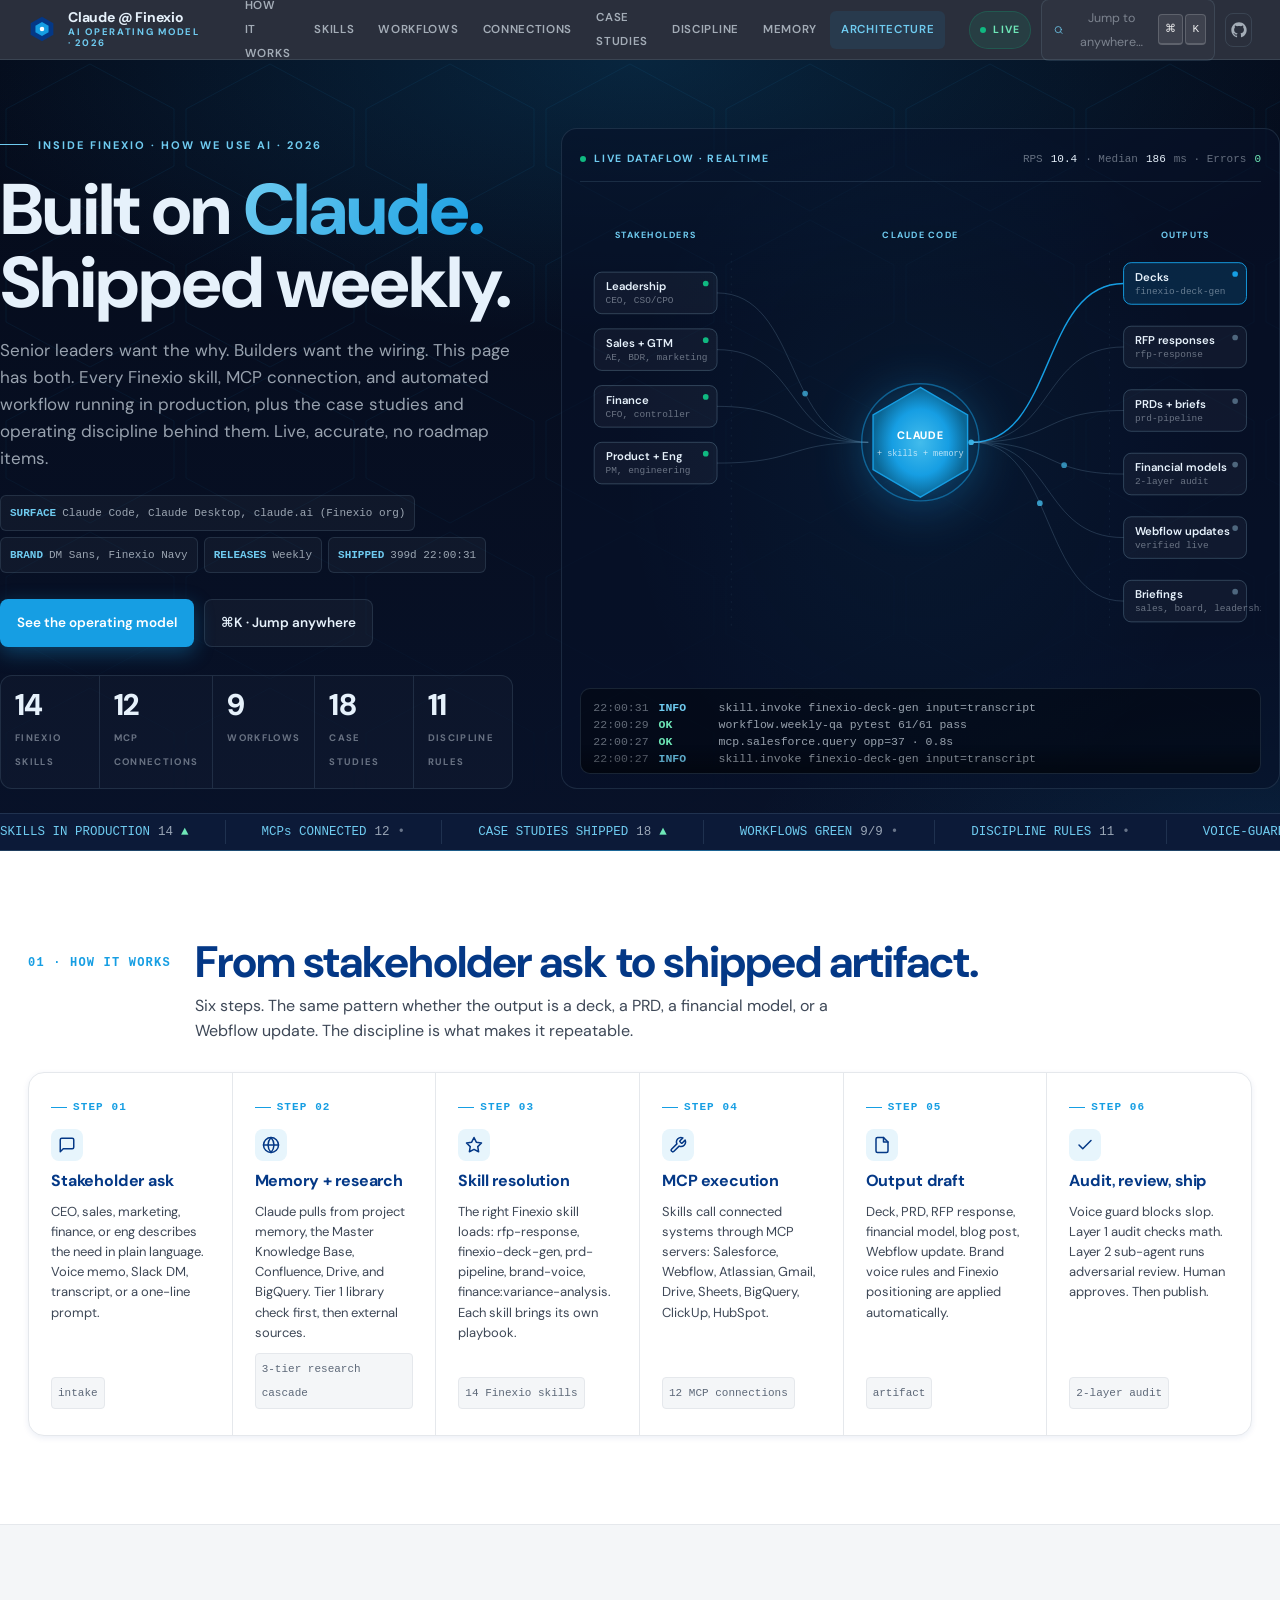
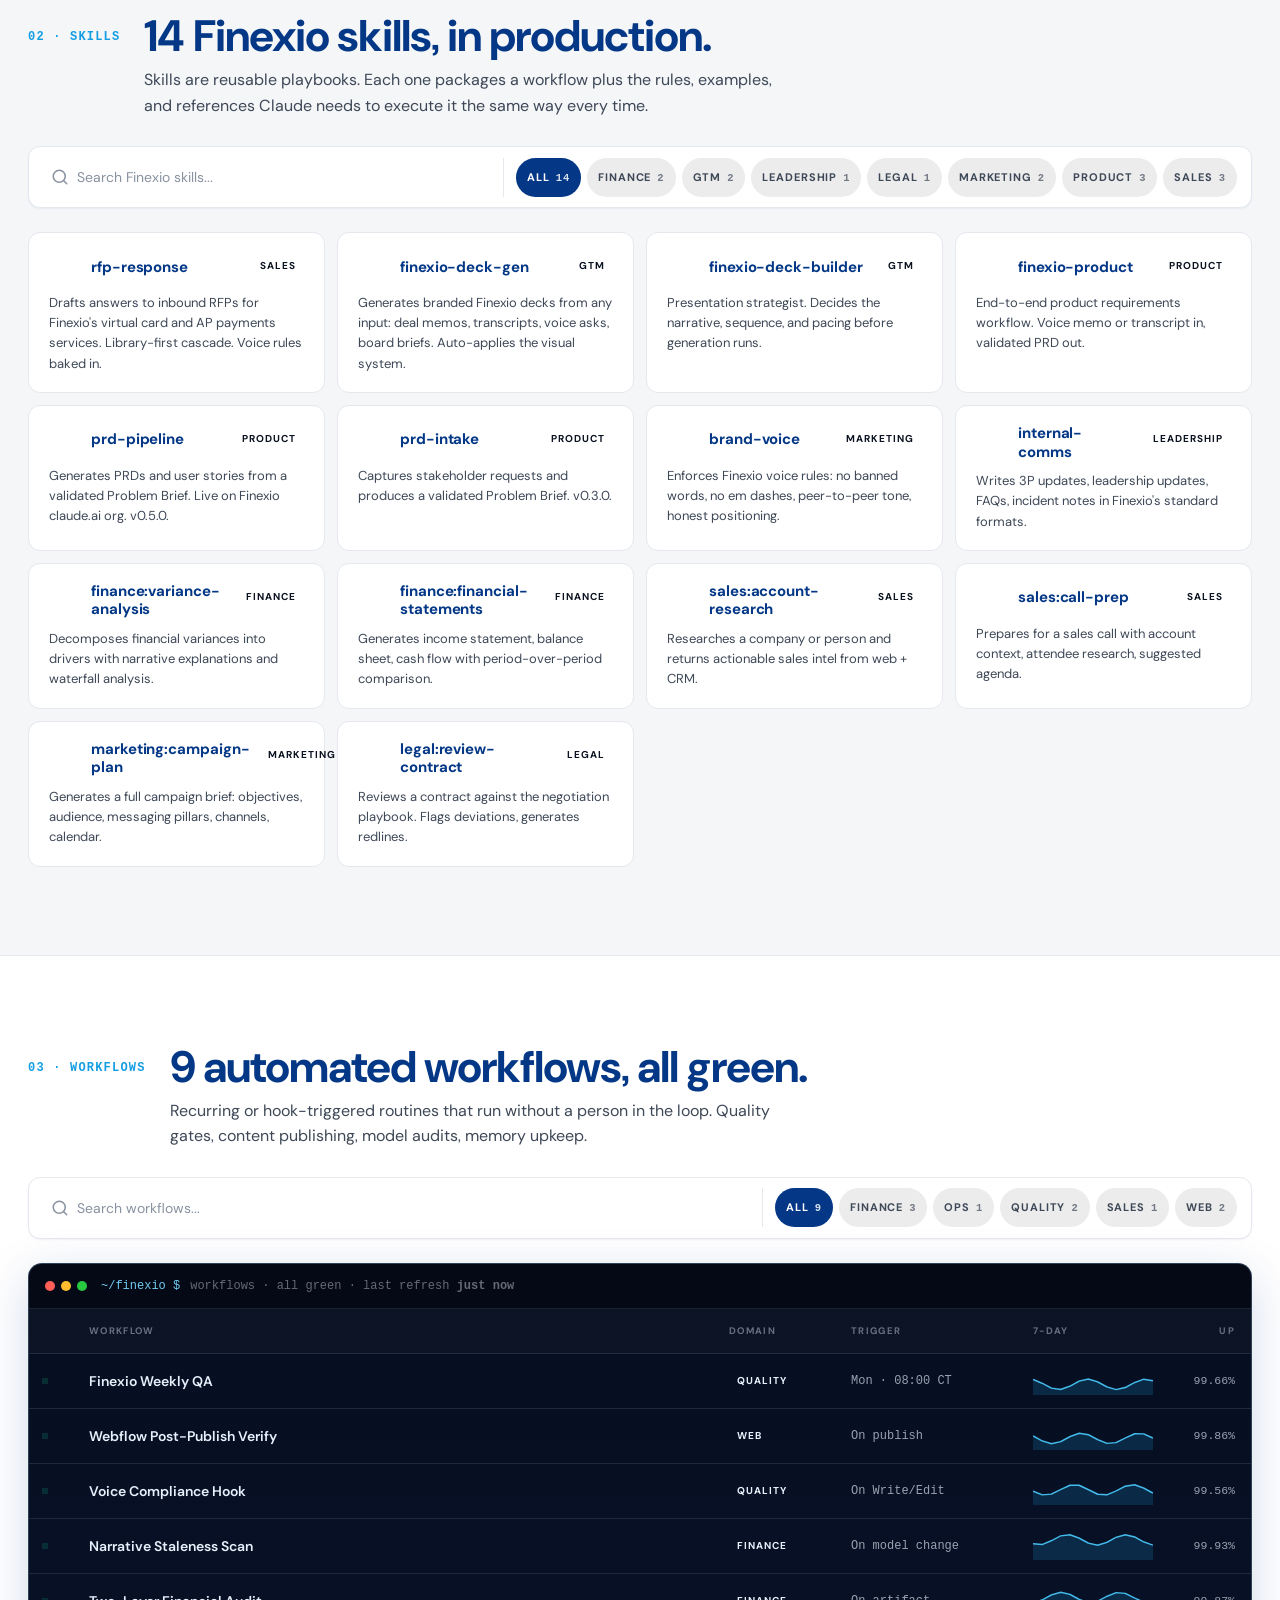
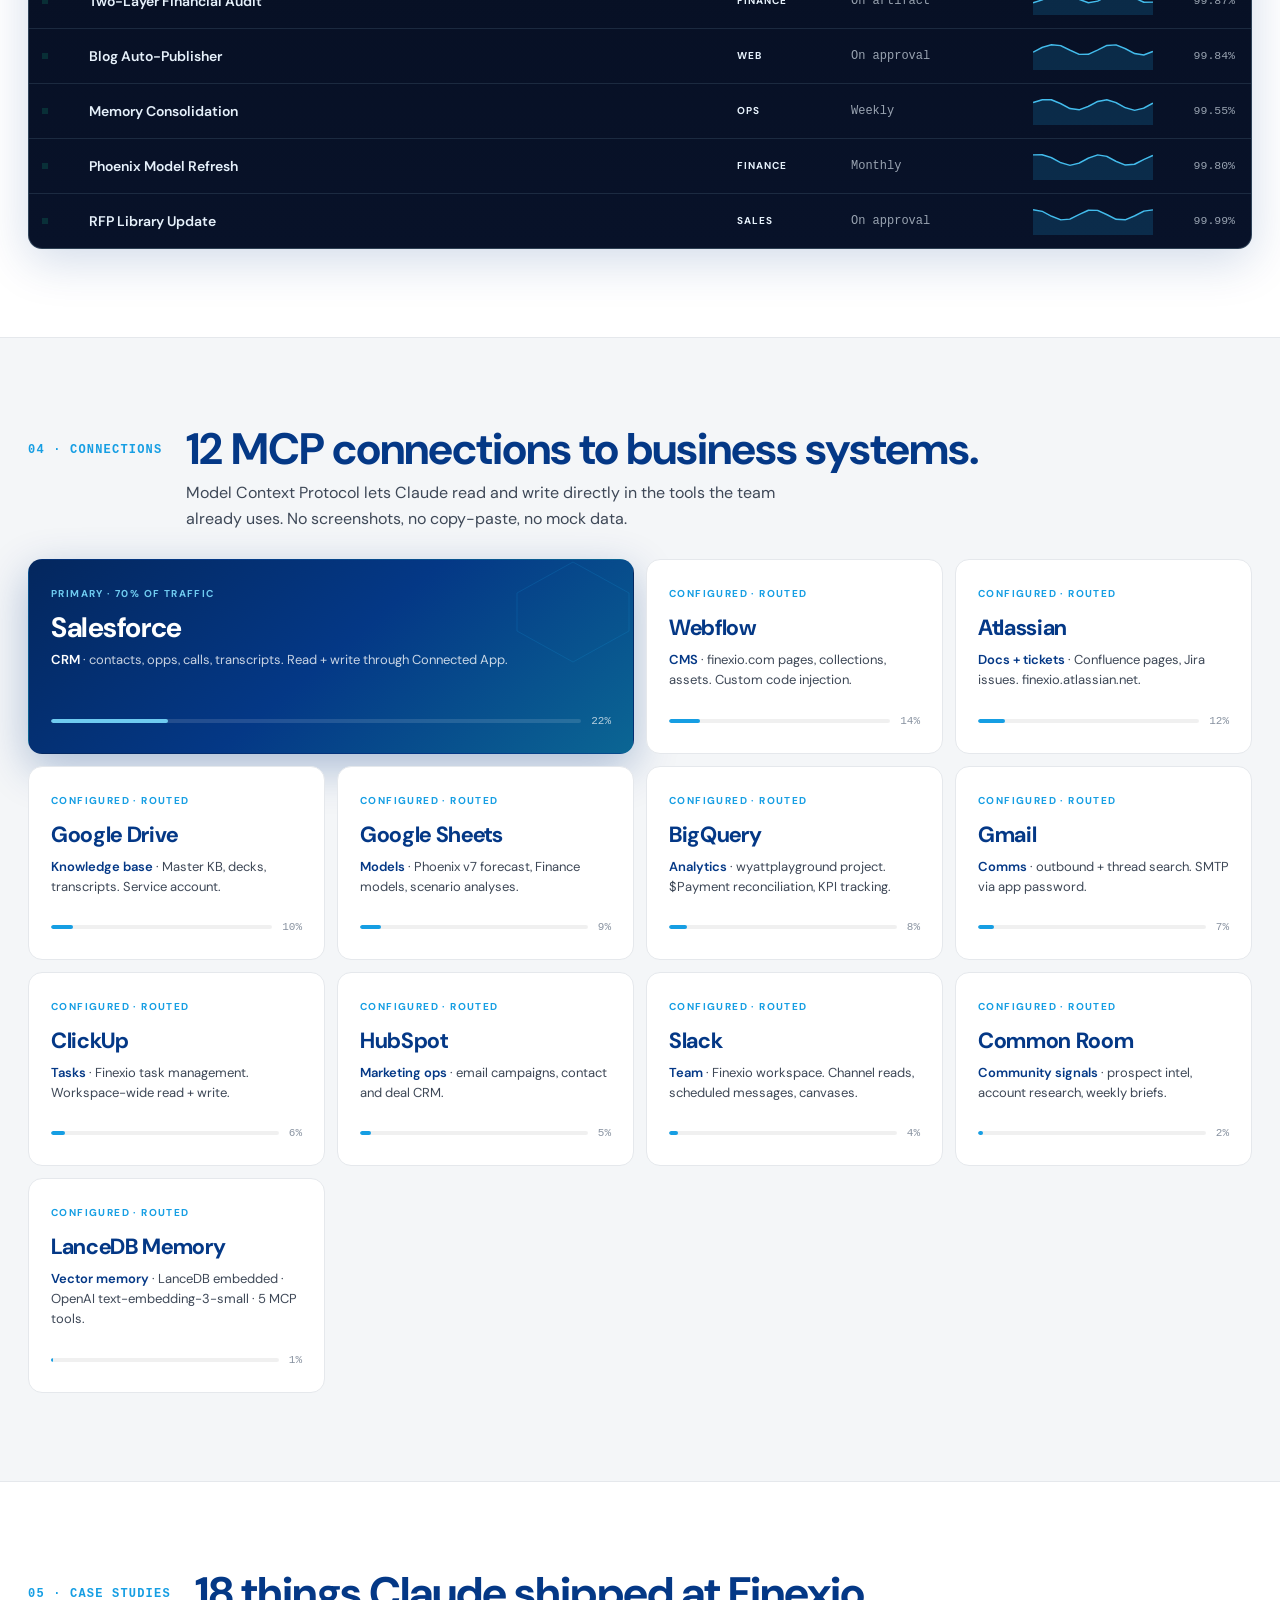
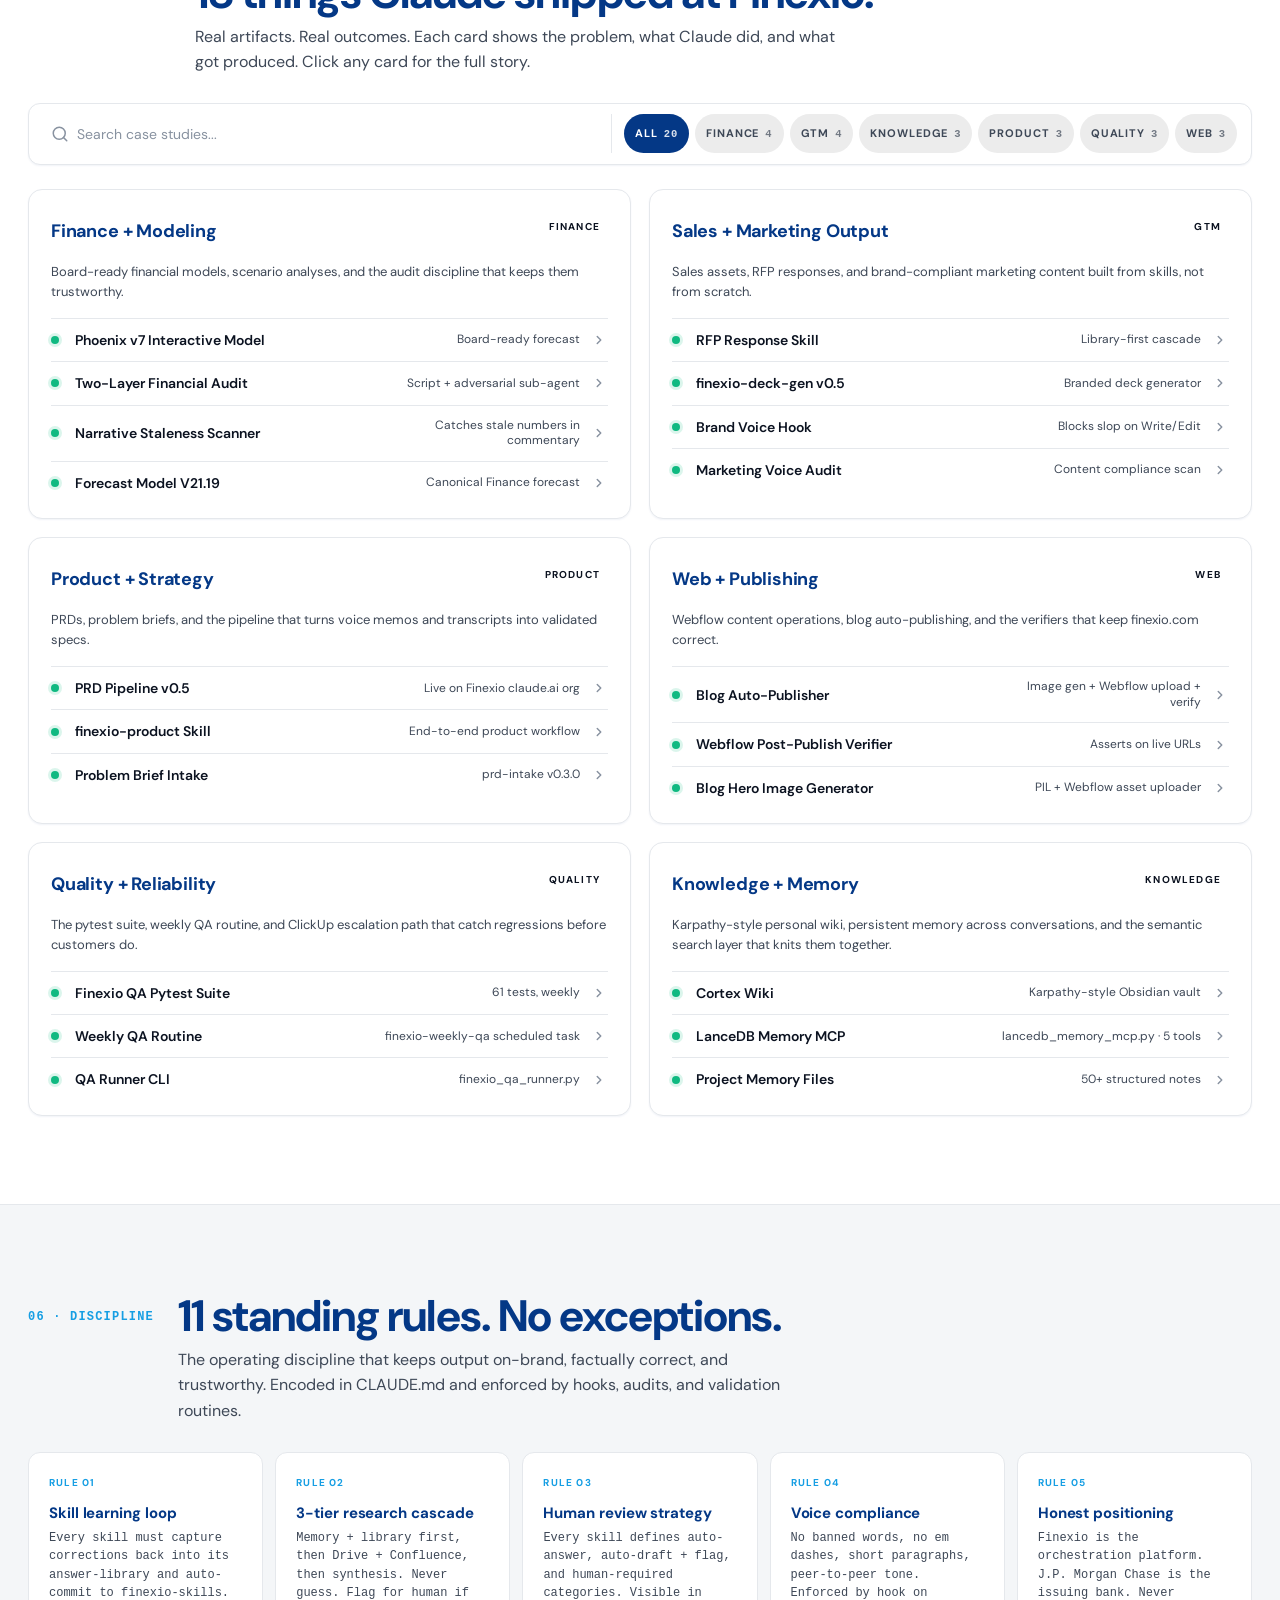
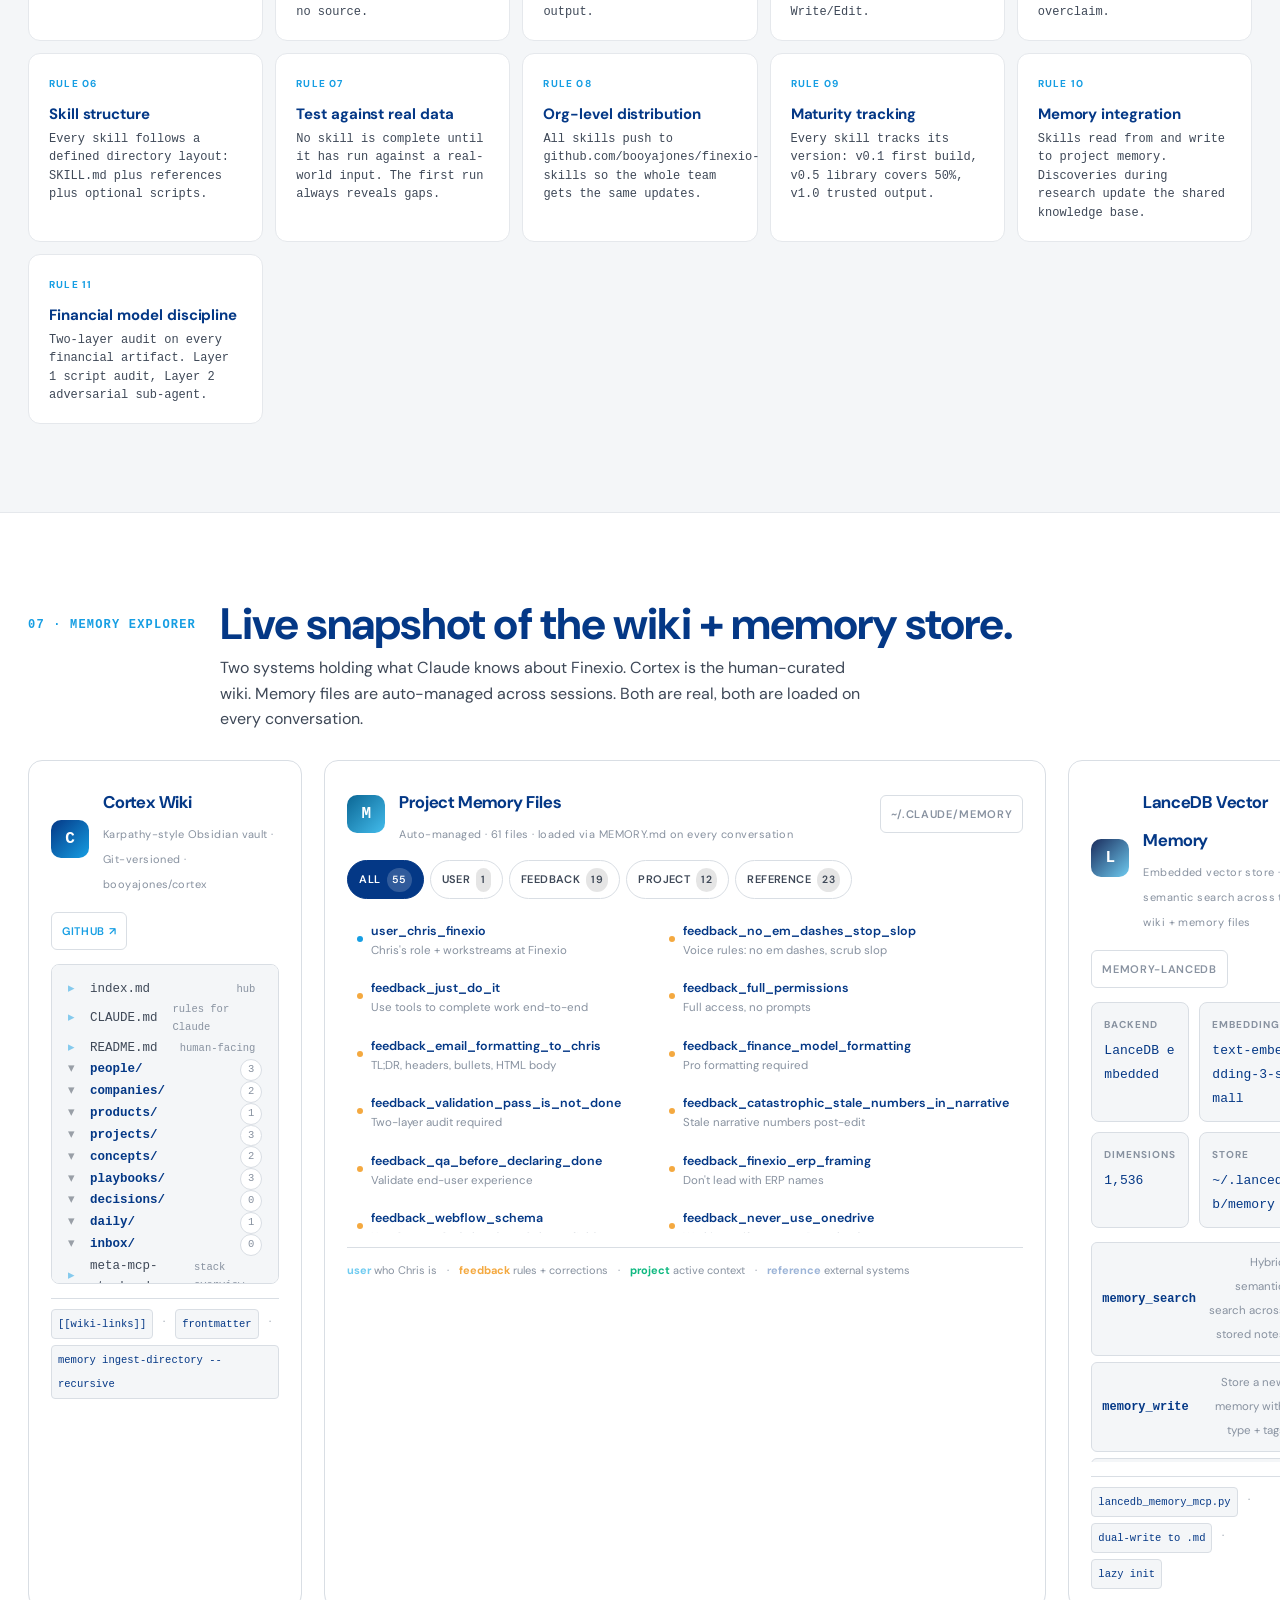
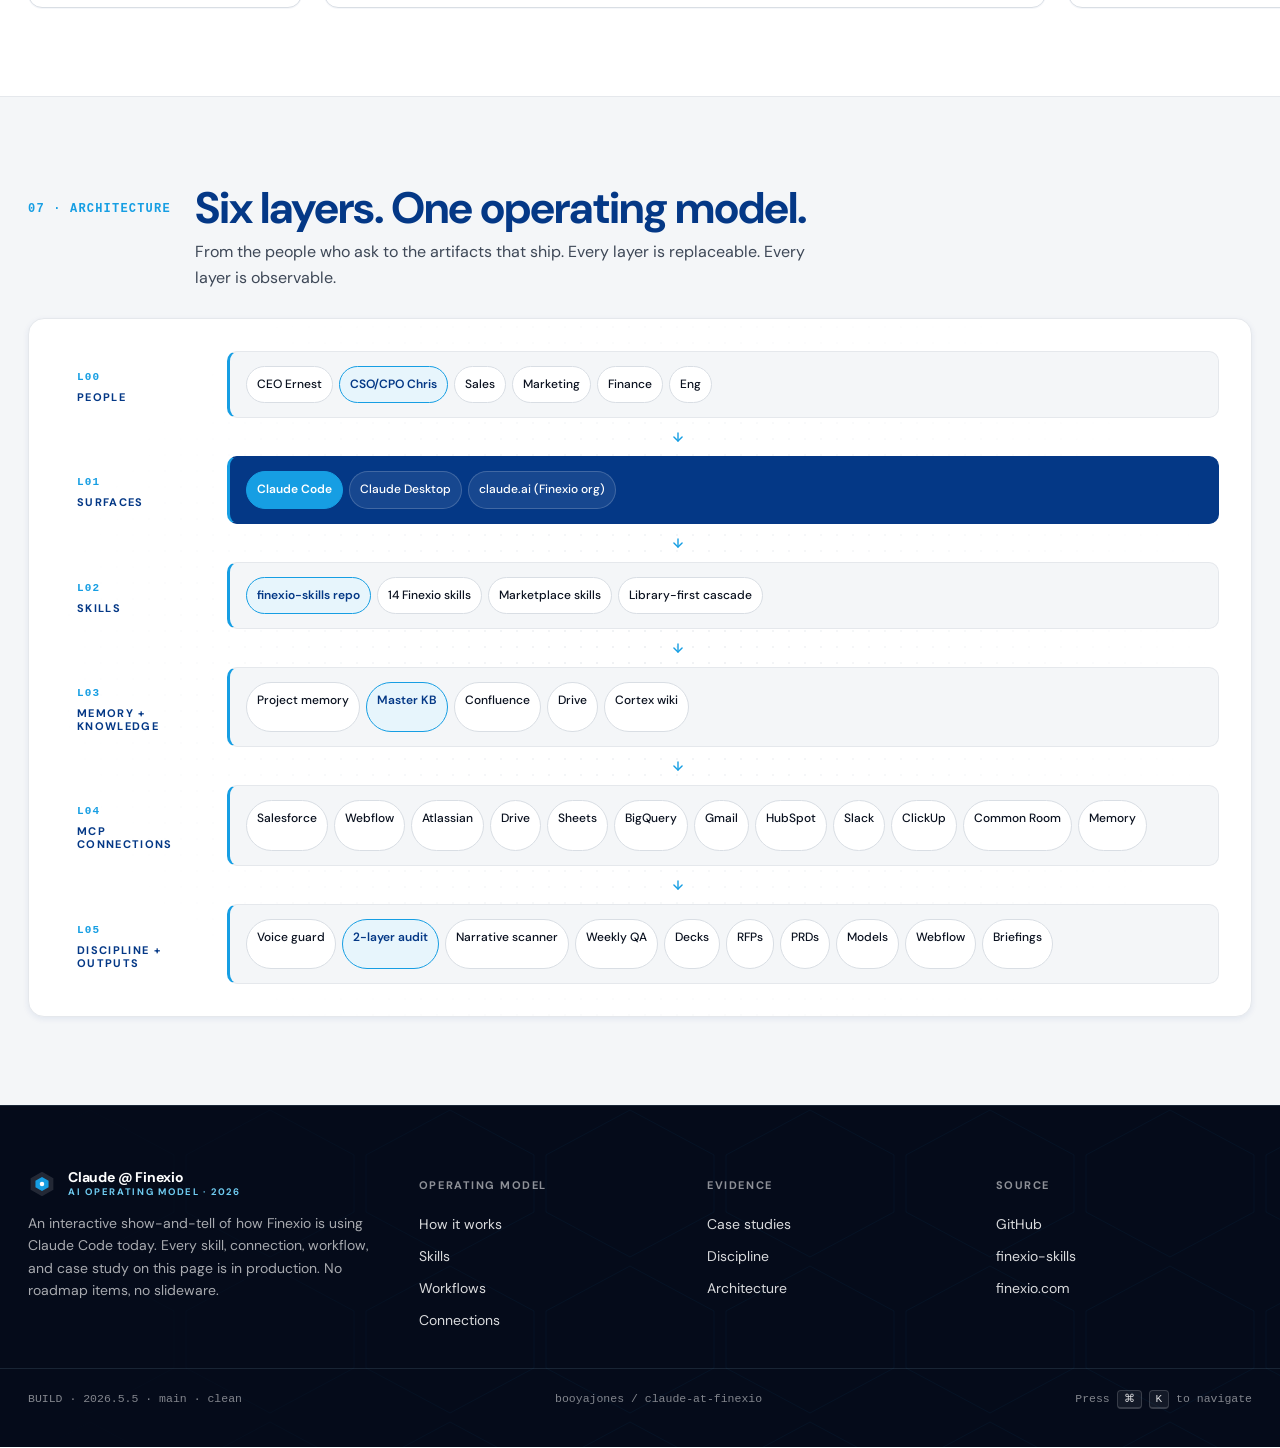
==== commit 3110b901: "Surface real LanceDB vector memory implementation Verified actual Claude Code config: memory-lancedb" ====
--- a/index.html
+++ b/index.html
@@ -600,8 +600,9 @@
 /* =============================================================
    MEMORY EXPLORER
    ============================================================= */
-.memory-grid { display: grid; grid-template-columns: 1fr 1fr; gap: 24px; }
-@media (max-width: 980px) { .memory-grid { grid-template-columns: 1fr; } }
+.memory-grid { display: grid; grid-template-columns: repeat(3, 1fr); gap: 22px; }
+@media (max-width: 1180px) { .memory-grid { grid-template-columns: 1fr 1fr; } .memory-grid > .memory-card.is-wide { grid-column: span 2; } }
+@media (max-width: 720px) { .memory-grid { grid-template-columns: 1fr; } .memory-grid > .memory-card.is-wide { grid-column: auto; } }
 .memory-card { background: #fff; border: 1px solid var(--border-2); border-radius: 14px; padding: 22px 22px 18px; box-shadow: 0 1px 0 rgba(4,56,134,0.04); display: flex; flex-direction: column; gap: 14px; }
 .memory-card-head { display: flex; align-items: center; justify-content: space-between; gap: 16px; flex-wrap: wrap; }
 .memory-card-title { display: flex; gap: 14px; align-items: center; }
@@ -610,6 +611,15 @@
 .memory-icon { width: 38px; height: 38px; border-radius: 10px; display: inline-flex; align-items: center; justify-content: center; font-family: var(--font-mono); font-weight: 700; font-size: 16px; flex-shrink: 0; }
 .memory-icon[data-c="cortex"] { background: linear-gradient(135deg, #043886 0%, #169EE3 100%); color: #fff; }
 .memory-icon[data-c="mem"] { background: linear-gradient(135deg, #0B6694 0%, #43BCEC 100%); color: #fff; }
+.memory-icon[data-c="lance"] { background: linear-gradient(135deg, #1A2C5C 0%, #6FCBF0 100%); color: #fff; }
+.lance-stats { display: grid; grid-template-columns: 1fr 1fr; gap: 10px; }
+.lance-stat { background: var(--gray-50); border: 1px solid var(--border-2); border-radius: 8px; padding: 10px 12px; }
+.lance-stat .k { font-family: var(--font-caption); font-size: 10px; font-weight: 700; letter-spacing: 0.1em; text-transform: uppercase; color: var(--fg-3); }
+.lance-stat .v { font-family: var(--font-mono); font-size: 13px; color: var(--finexio-navy); margin-top: 2px; word-break: break-all; }
+.lance-tools { display: flex; flex-direction: column; gap: 6px; max-height: 220px; overflow: auto; padding-right: 4px; }
+.lance-tool { display: flex; align-items: center; gap: 10px; padding: 8px 10px; border-radius: 6px; background: var(--gray-50); border: 1px solid var(--border-2); }
+.lance-tool .ltname { font-family: var(--font-mono); font-size: 12px; color: var(--finexio-navy); font-weight: 600; }
+.lance-tool .ltdesc { font-size: 11.5px; color: var(--fg-3); margin-left: auto; text-align: right; }
 .memory-card-link { font-family: var(--font-caption); font-size: 11px; font-weight: 600; letter-spacing: 0.06em; text-transform: uppercase; color: var(--finexio-blue); text-decoration: none; padding: 6px 10px; border: 1px solid var(--border-2); border-radius: 6px; }
 .memory-card-link[data-static] { color: var(--fg-3); cursor: default; }
 .memory-card-link:hover:not([data-static]) { background: var(--finexio-blue-wash); border-color: var(--finexio-blue); }
@@ -1058,6 +1068,29 @@
           <span><b style="color:#F4A940">feedback</b> rules + corrections</span> <span>·</span>
           <span><b style="color:#10B981">project</b> active context</span> <span>·</span>
           <span><b style="color:#9CB4D7">reference</b> external systems</span>
+        </div>
+      </div>
+      <!-- LANCEDB -->
+      <div class="memory-card">
+        <div class="memory-card-head">
+          <div class="memory-card-title">
+            <span class="memory-icon" data-c="lance">L</span>
+            <div>
+              <h3>LanceDB Vector Memory</h3>
+              <span class="memory-card-meta">Embedded vector store · semantic search across the wiki + memory files</span>
+            </div>
+          </div>
+          <span class="memory-card-link" data-static="1">memory-lancedb</span>
+        </div>
+        <div class="lance-stats">
+          <div class="lance-stat"><div class="k">Backend</div><div class="v">LanceDB embedded</div></div>
+          <div class="lance-stat"><div class="k">Embeddings</div><div class="v">text-embedding-3-small</div></div>
+          <div class="lance-stat"><div class="k">Dimensions</div><div class="v">1,536</div></div>
+          <div class="lance-stat"><div class="k">Store</div><div class="v">~/.lancedb/memory</div></div>
+        </div>
+        <div class="lance-tools" id="lanceTools"></div>
+        <div class="memory-card-foot">
+          <code>lancedb_memory_mcp.py</code> <span>·</span> <code>dual-write to .md</code> <span>·</span> <code>lazy init</code>
         </div>
       </div>
     </div>
@@ -1191,7 +1224,7 @@
       { name: "HubSpot", weight: 5, models: "<b>Marketing ops</b> · email campaigns, contact and deal CRM." },
       { name: "Slack", weight: 4, models: "<b>Team</b> · Finexio workspace. Channel reads, scheduled messages, canvases." },
       { name: "Common Room", weight: 2, models: "<b>Community signals</b> · prospect intel, account research, weekly briefs." },
-      { name: "Memory MCP", weight: 1, models: "<b>Persistent memory</b> · cross-session recall, entity store." }
+      { name: "LanceDB Memory", weight: 1, models: "<b>Vector memory</b> · LanceDB embedded · OpenAI text-embedding-3-small · 5 MCP tools." }
     ],
     stack: [
       { area: "RULE 01", name: "Skill learning loop", desc: "Every skill must capture corrections back into its answer-library and auto-commit to finexio-skills." },
@@ -1236,7 +1269,7 @@
       ]},
       { cat: "Knowledge + Memory", tag: "KNOWLEDGE", desc: "Karpathy-style personal wiki, persistent memory across conversations, and the semantic search layer that knits them together.", items: [
         { name: "Cortex Wiki", status: "active", desc: "Karpathy-style Obsidian vault", detail: "Canonical personal knowledge wiki at C:/Users/chris/cortex, mirrored to booyajones/cortex on GitHub. Flat one-level folders (people, companies, products, projects, concepts, playbooks, decisions, daily, inbox) with [[wiki-links]] and frontmatter on every note. Git-versioned. Living knowledge about people, accounts, and projects lives here first." },
-        { name: "Memory MCP", status: "active", desc: "Semantic search across sessions", detail: "Persistent memory MCP server with hybrid semantic search. Cortex is ingested periodically (memory ingest-directory --recursive). Answers 'have we talked about X' across the full corpus, including past Claude sessions and the wiki." },
+        { name: "LanceDB Memory MCP", status: "active", desc: "lancedb_memory_mcp.py · 5 tools", detail: "Custom MCP server we built to replace the broken mcp-memory-service. LanceDB embedded vector store at ~/.lancedb/memory, OpenAI text-embedding-3-small (1536 dims), lazy client init for instant startup. Dual-writes to flat markdown files so MEMORY.md stays in sync. Exposes memory_search, memory_write, memory_get, memory_list, memory_delete." },
         { name: "Project Memory Files", status: "active", desc: "50+ structured notes", detail: "Auto-managed project memory under ~/.claude/projects/.../memory/. Four types: user (who Chris is), feedback (corrections + validations), project (active work context), reference (external systems). Loaded on every conversation via MEMORY.md index." }
       ]}
     ],
@@ -1312,6 +1345,13 @@
       { type: "reference", name: "reference_finexio_cloud_projects", desc: "All 17 claude.ai projects indexed" },
       { type: "reference", name: "reference_meta_harness_paper", desc: "Meta-Harness paper notes" },
       { type: "reference", name: "reference_pbip_newtonsoft_gac_fix", desc: "PBIP Newtonsoft GAC fix" }
+    ],
+    lanceTools: [
+      { name: "memory_search", desc: "Hybrid semantic search across stored notes" },
+      { name: "memory_write", desc: "Store a new memory with type + tags" },
+      { name: "memory_get", desc: "Fetch a single memory by id" },
+      { name: "memory_list", desc: "List all memories, optionally filtered by type" },
+      { name: "memory_delete", desc: "Remove a memory by id" }
     ]
   };
 
@@ -1692,6 +1732,11 @@
       b.classList.add('is-active');
       paint(b.dataset.type);
     });
+
+    const lanceEl = $('#lanceTools');
+    if (lanceEl) {
+      lanceEl.innerHTML = DATA.lanceTools.map(t => `<div class="lance-tool"><span class="ltname">${esc(t.name)}</span><span class="ltdesc">${esc(t.desc)}</span></div>`).join('');
+    }
   }
 
   // ─── ARCHITECTURE ─────────────────────────────────────────
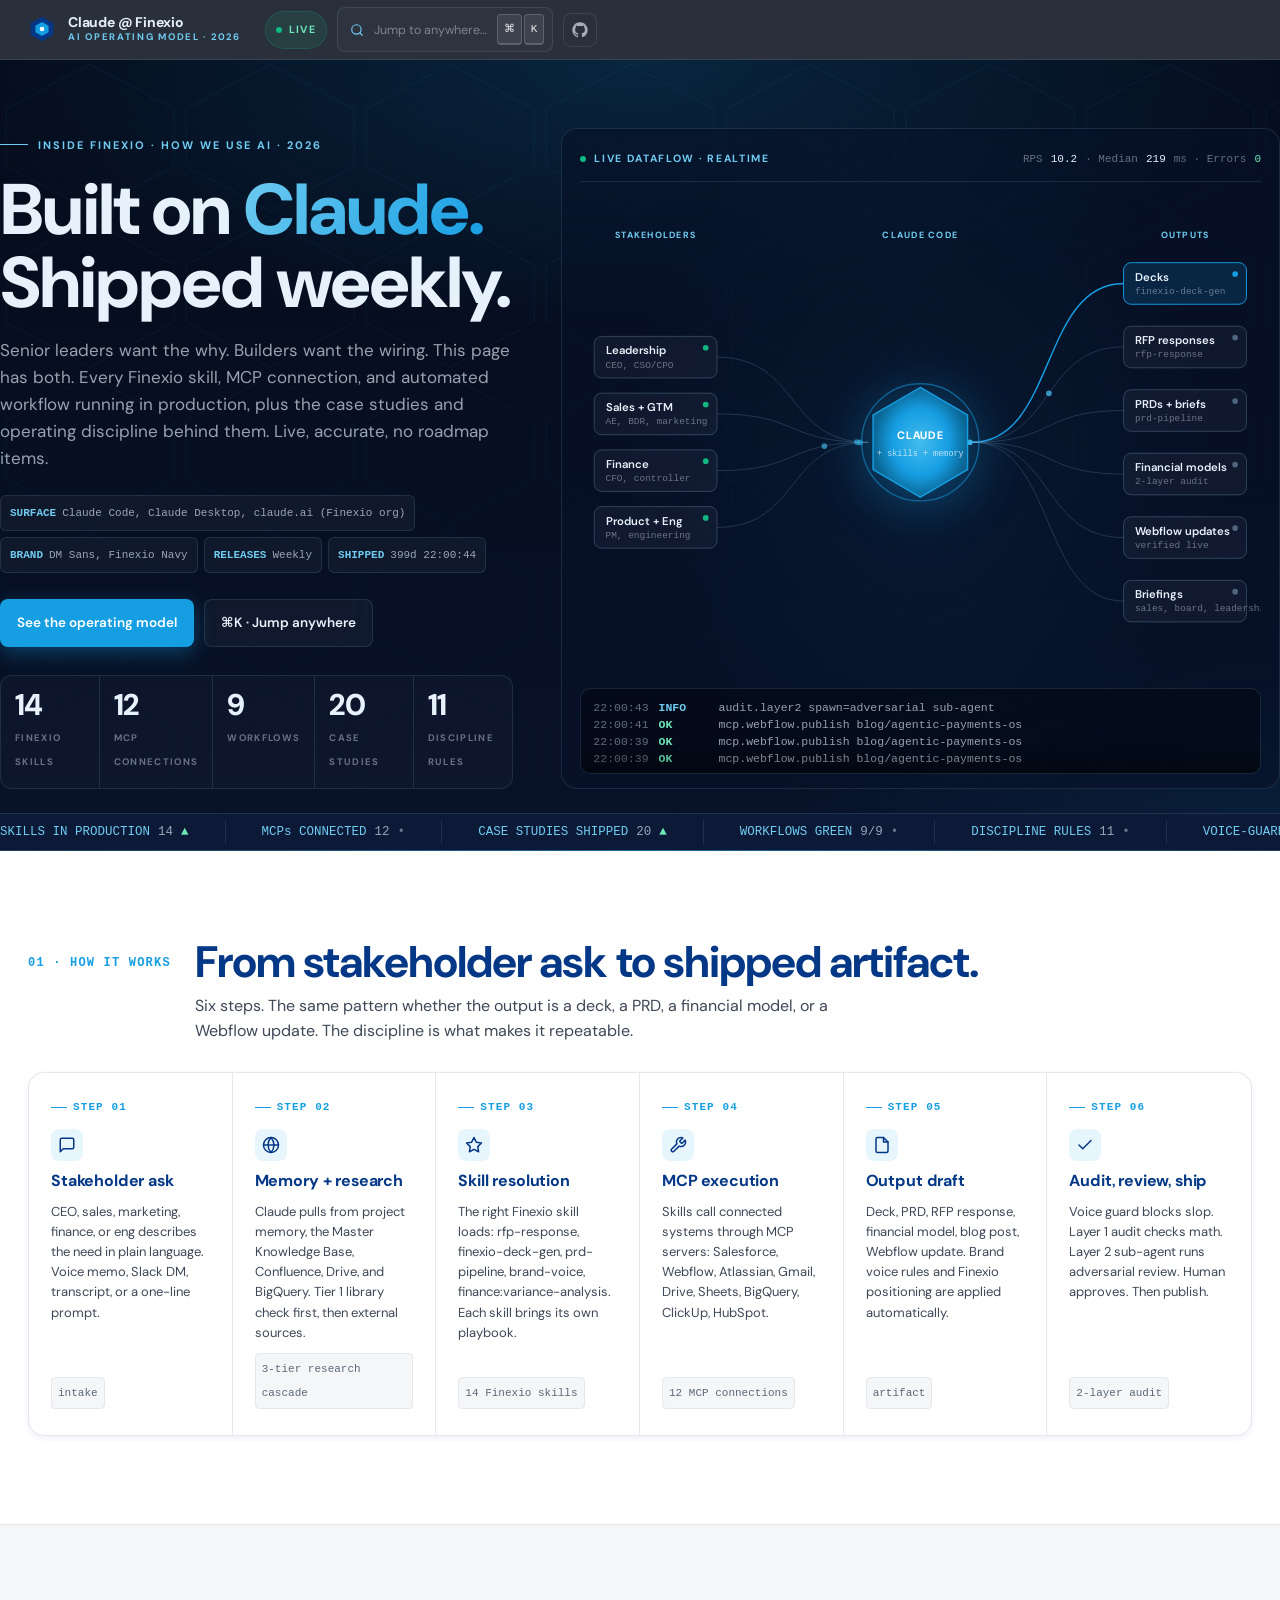
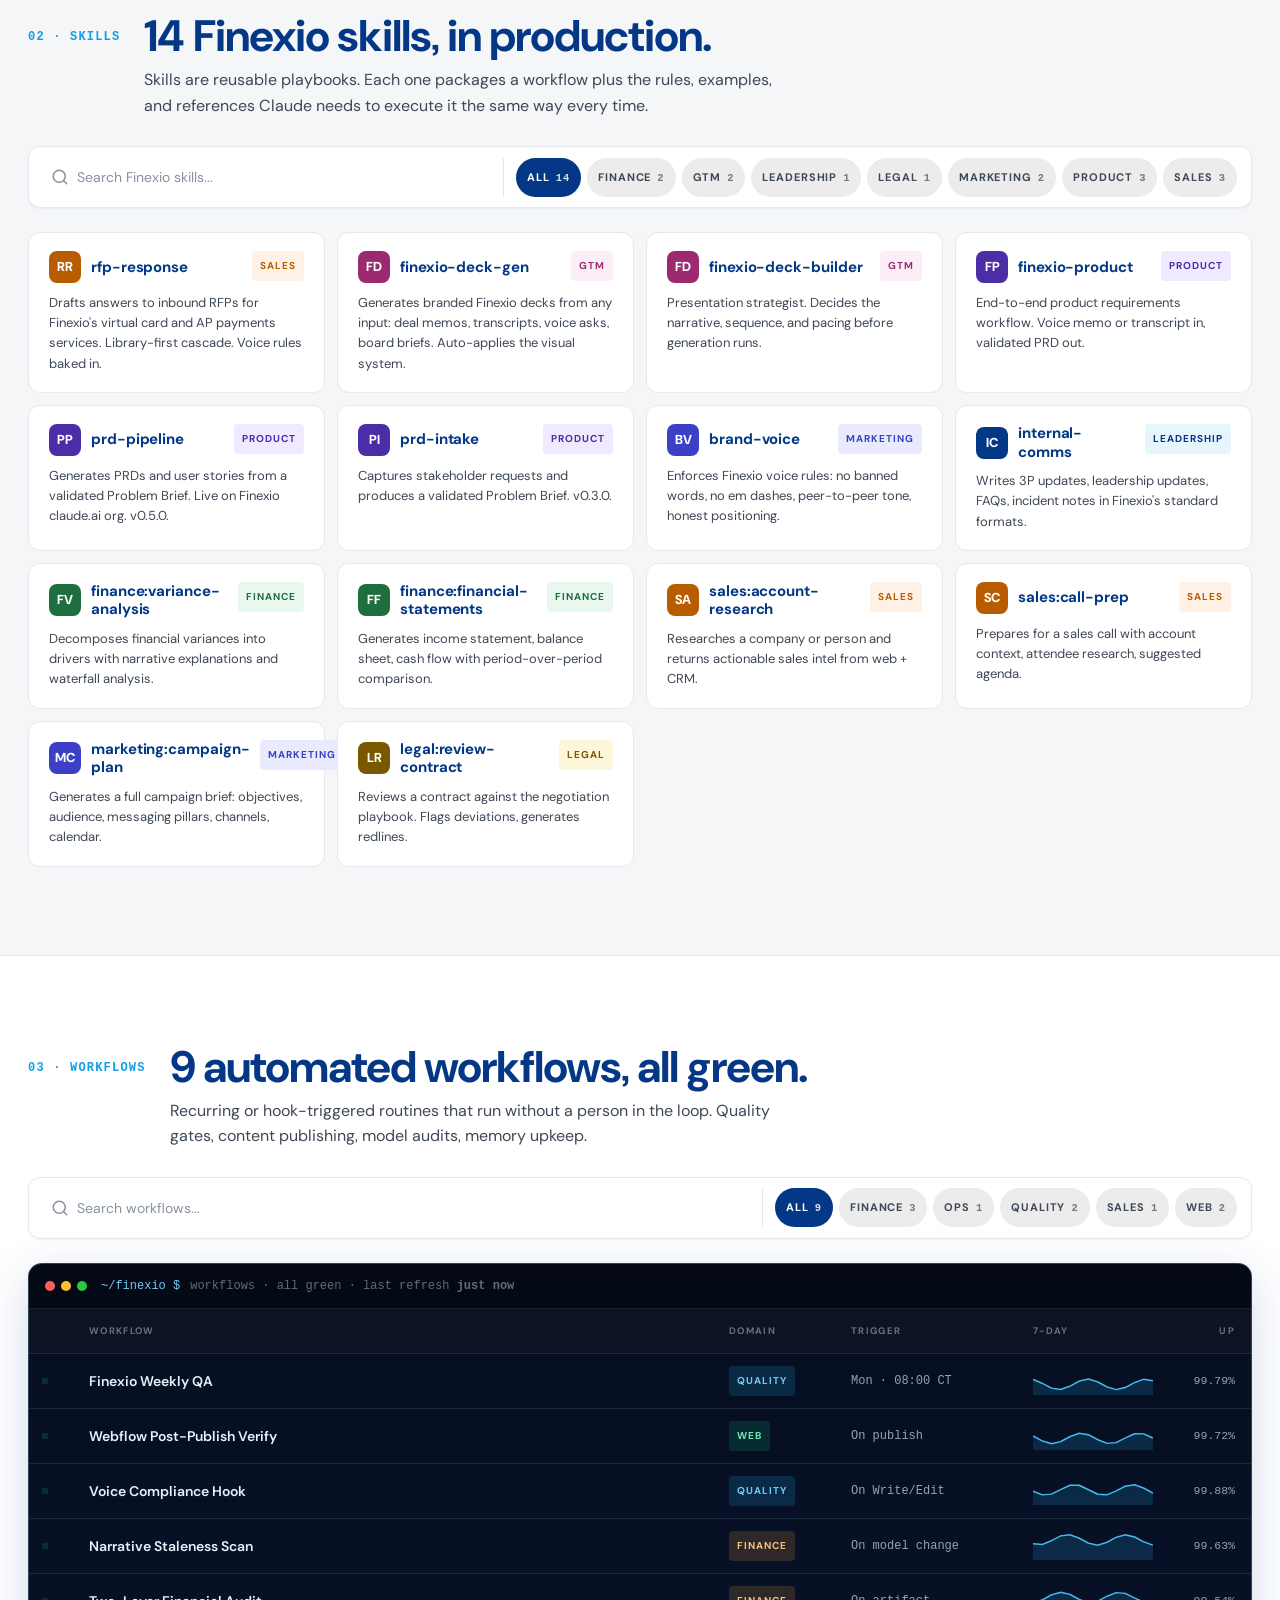
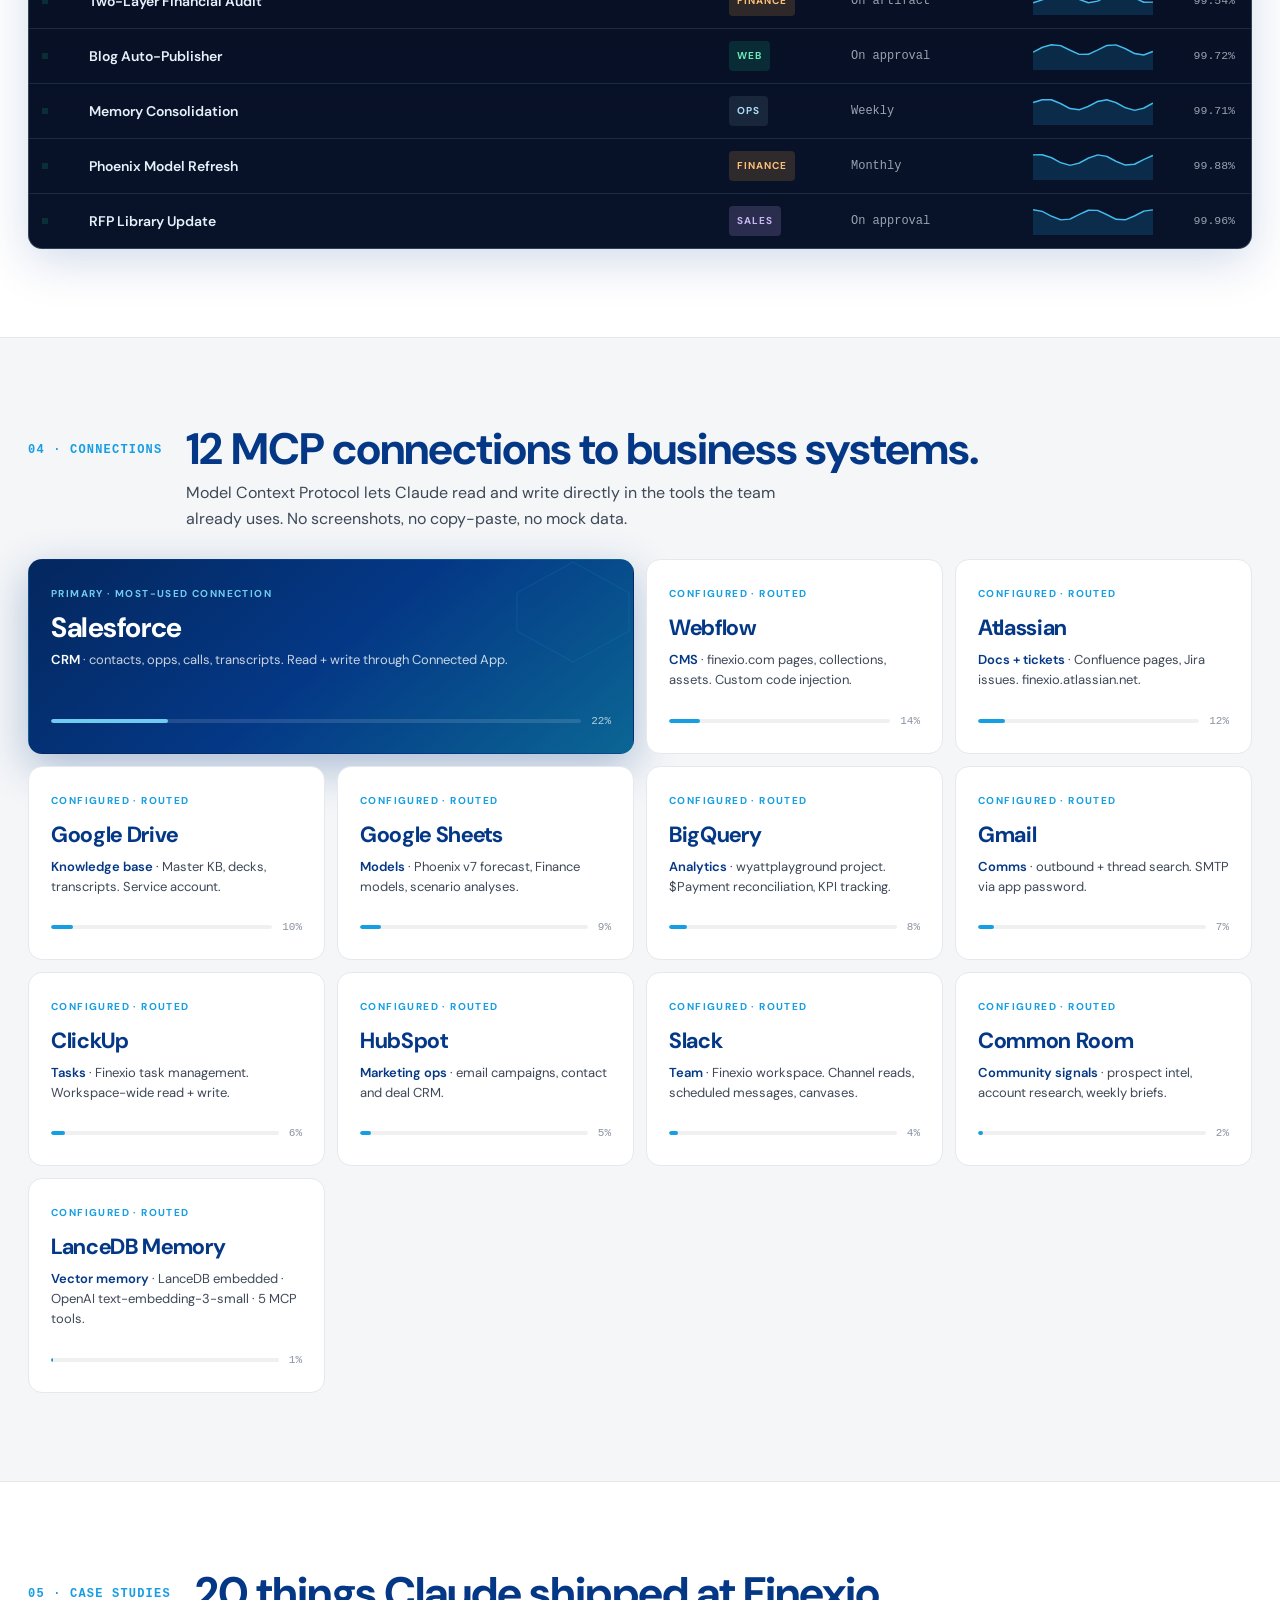
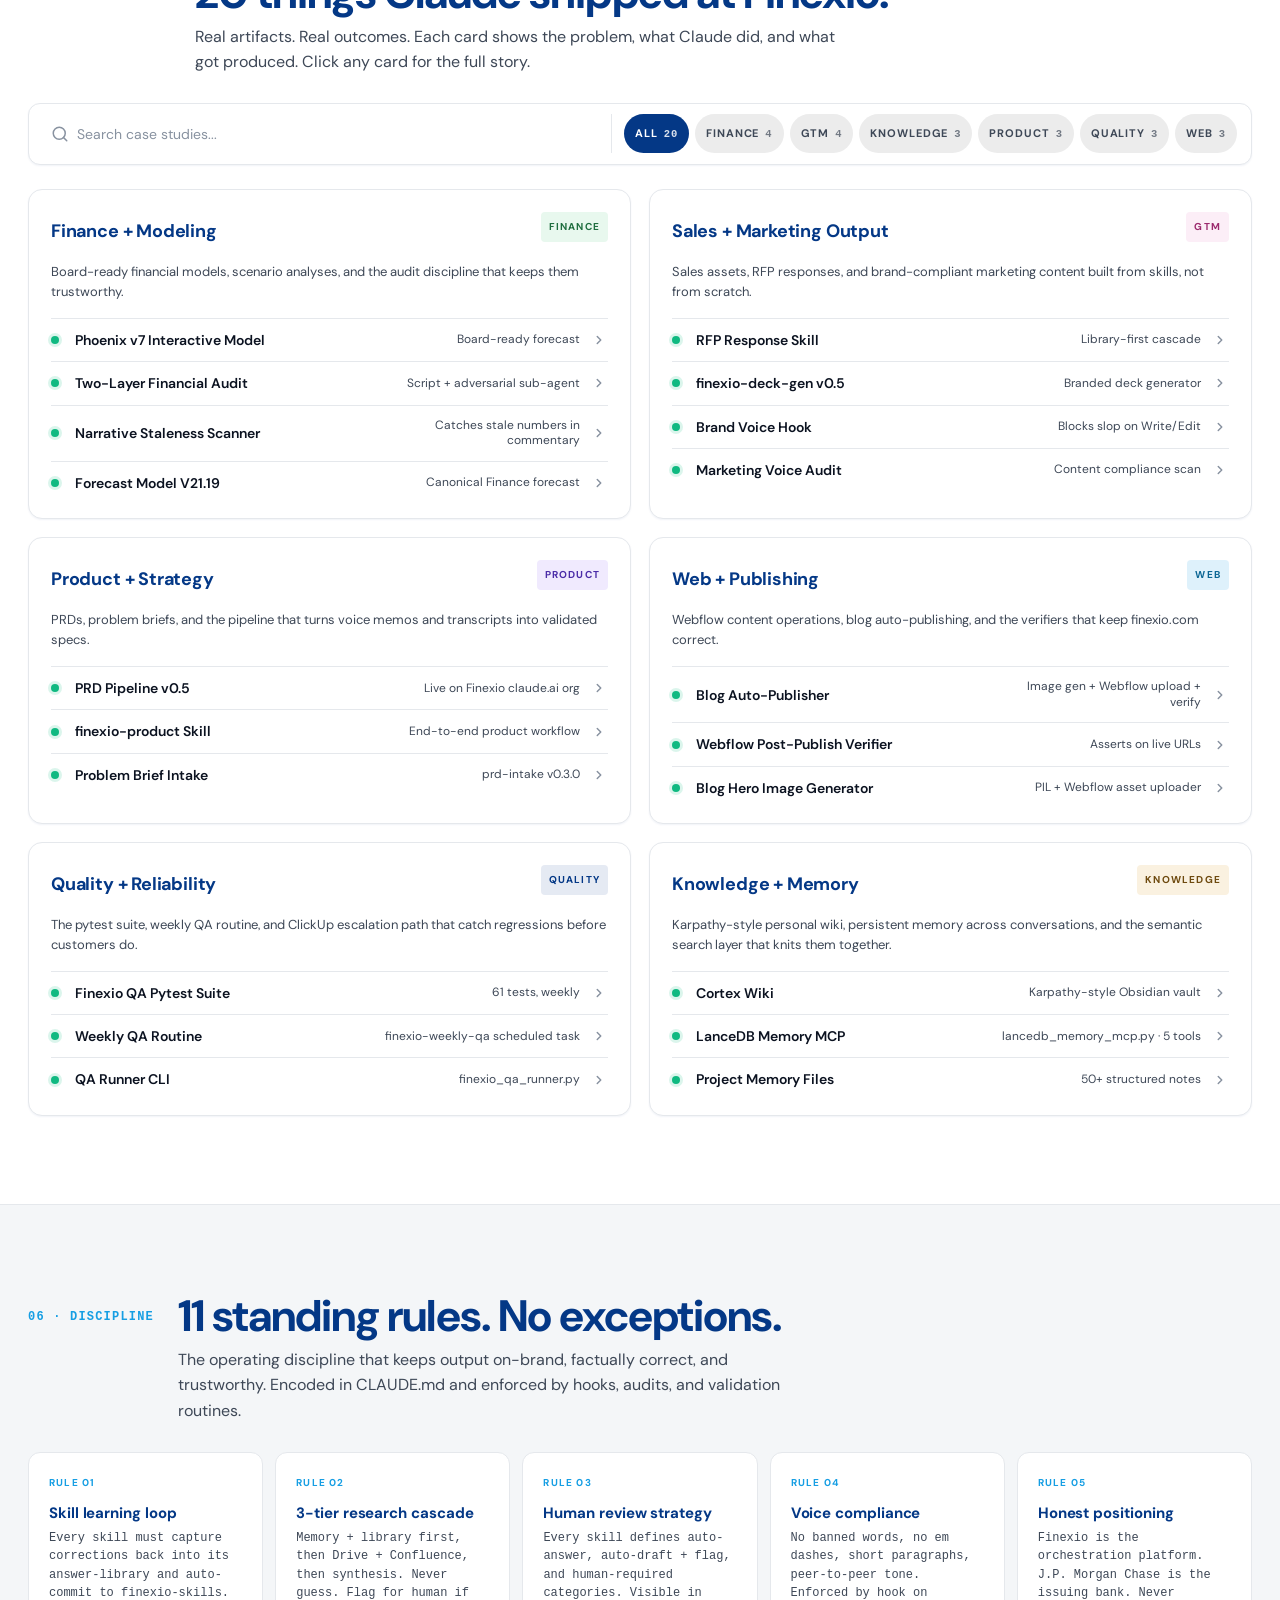
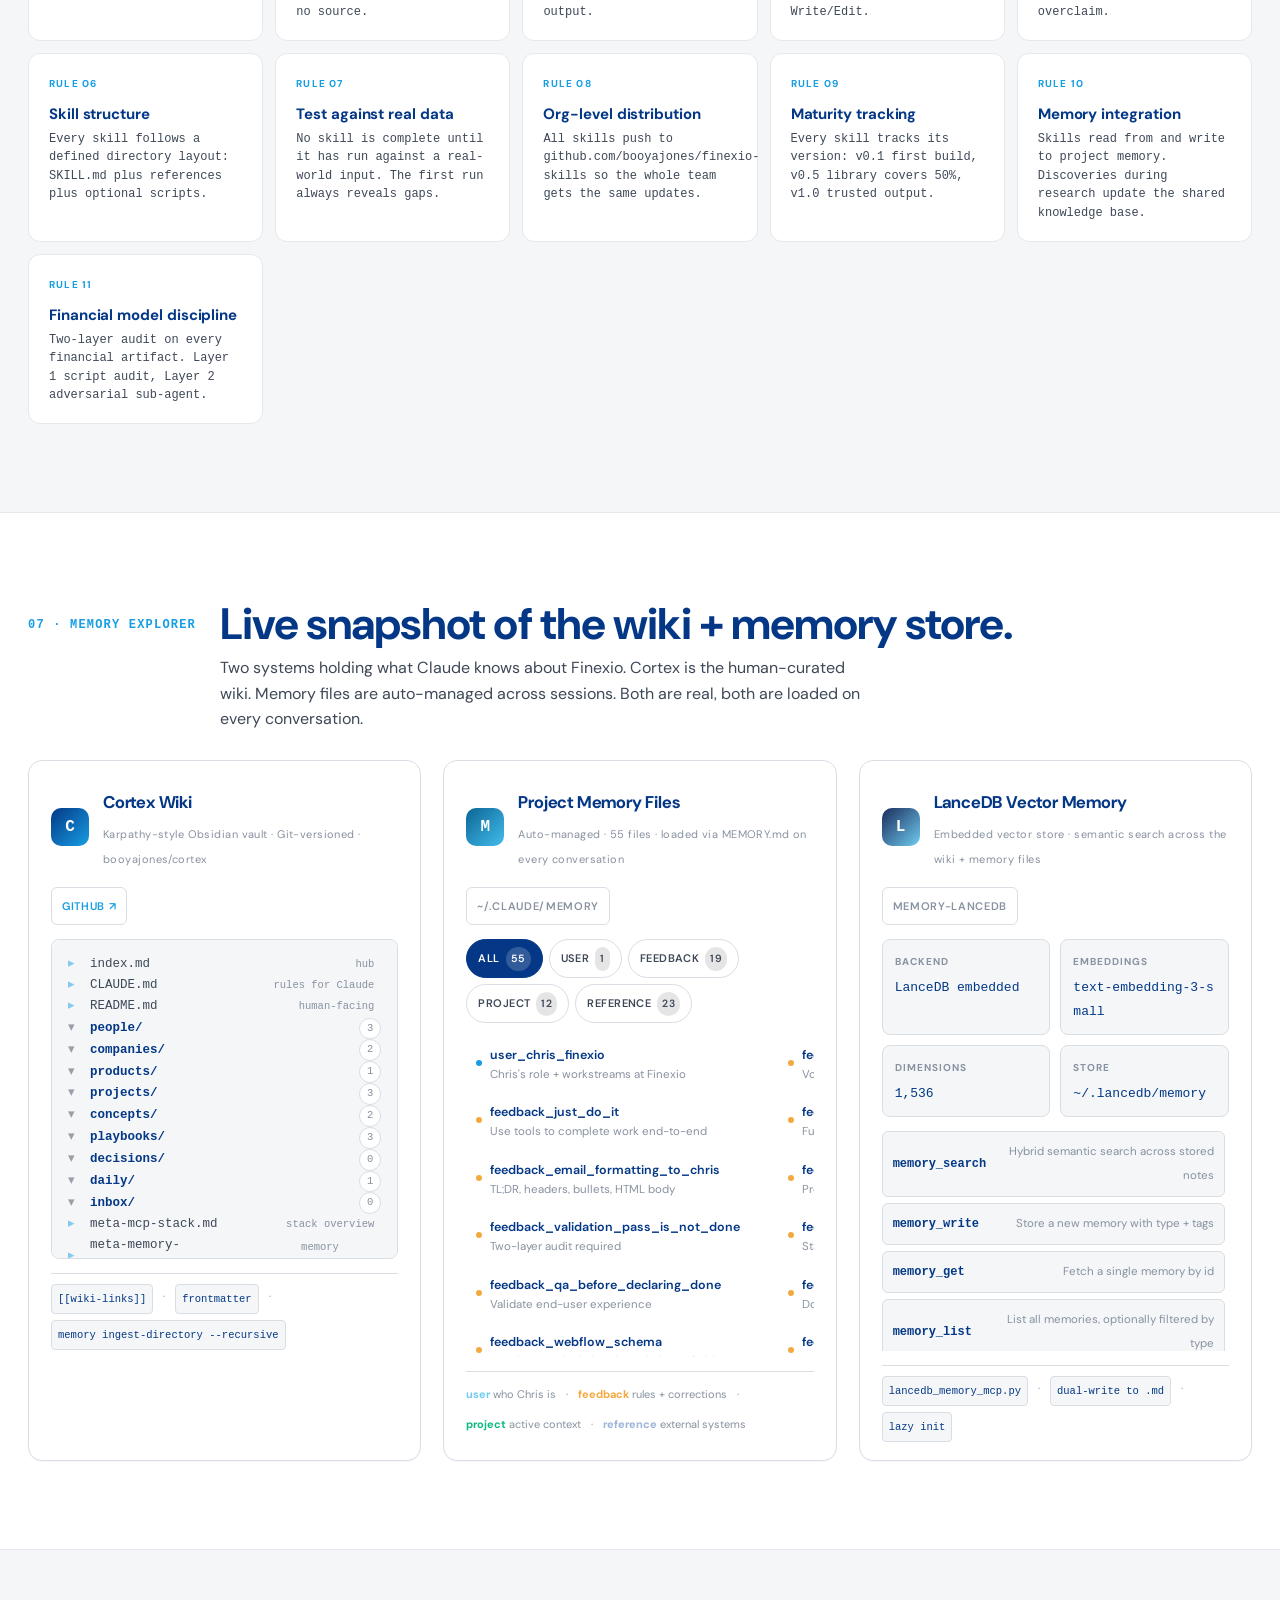
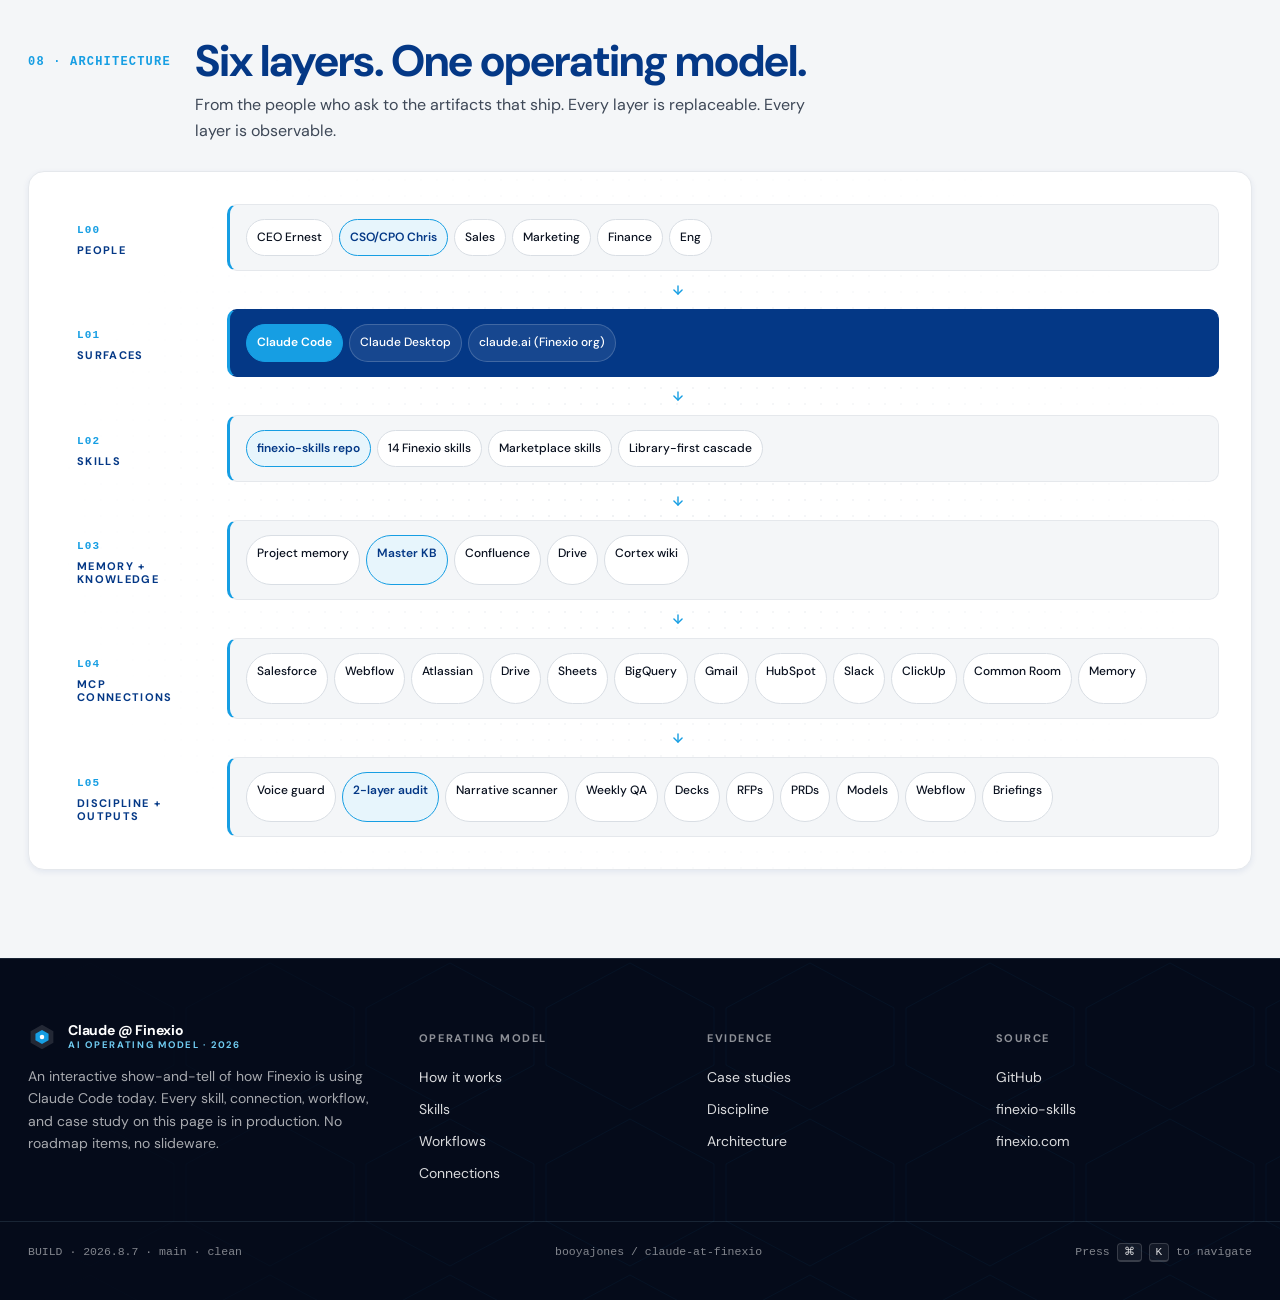
==== commit 478fe445: "Impeccable 4.0: fix broken tag palettes, count drift, hidden-search bug, overflow + a11y polish Corr" ====
--- a/index.html
+++ b/index.html
@@ -6,6 +6,13 @@
 <meta name="viewport" content="width=device-width, initial-scale=1.0" />
 <title>Claude @ Finexio · How we use AI</title>
 <meta name="description" content="An interactive look at how Finexio uses Claude Code: skills, MCP connections, automated workflows, case studies, and the operating discipline that makes them ship." />
+<meta name="theme-color" content="#050B1A" />
+<meta property="og:type" content="website" />
+<meta property="og:title" content="Claude @ Finexio · How we use AI" />
+<meta property="og:description" content="An interactive look at how Finexio uses Claude Code: skills, MCP connections, automated workflows, case studies, and the operating discipline that makes them ship." />
+<meta name="twitter:card" content="summary" />
+<meta name="twitter:title" content="Claude @ Finexio · How we use AI" />
+<meta name="twitter:description" content="An interactive look at how Finexio uses Claude Code: skills, MCP connections, automated workflows, case studies, and the operating discipline that makes them ship." />
 <link rel="icon" type="image/svg+xml" href="data:image/svg+xml;utf8,<svg xmlns='http://www.w3.org/2000/svg' viewBox='0 0 32 32'><polygon points='16,2 29,9.5 29,22.5 16,30 3,22.5 3,9.5' fill='%23043886'/><polygon points='16,8 23.5,12.25 23.5,19.75 16,24 8.5,19.75 8.5,12.25' fill='%23169EE3'/><circle cx='16' cy='16' r='2.6' fill='white'/></svg>" />
 <link rel="stylesheet" href="css/finexio-tokens.css" />
 <style>
@@ -70,14 +77,16 @@
 .top-nav { display: flex; align-items: center; gap: 2px; flex: 1; margin-left: 8px; }
 .top-nav a {
   font-family: var(--font-caption);
-  font-size: 11.5px; font-weight: 600; letter-spacing: 0.06em;
+  font-size: 11px; font-weight: 600; letter-spacing: 0.05em;
   text-transform: uppercase; color: var(--mc-text-2);
-  padding: 7px 11px; border-radius: 6px; border-bottom: 0;
+  padding: 7px 9px; border-radius: 6px; border-bottom: 0;
+  white-space: nowrap;
   transition: color 120ms, background 120ms;
 }
 .top-nav a:hover { color: var(--mc-text); background: rgba(255,255,255,0.05); border-bottom: 0; }
 .top-nav a.is-active { color: var(--mc-blue-soft); background: rgba(22,158,227,0.10); }
-@media (max-width: 1080px) { .top-nav { display: none; } }
+@media (max-width: 1360px) { .top-nav a { padding: 7px 7px; letter-spacing: 0.03em; } }
+@media (max-width: 1280px) { .top-nav { display: none; } }
 
 .top-actions { display: flex; align-items: center; gap: 10px; }
 .search-trigger {
@@ -202,7 +211,11 @@
   border: 1px solid var(--mc-line);
   border-radius: 12px; overflow: hidden;
 }
-@media (max-width: 720px) { .hero-stats { grid-template-columns: repeat(3, 1fr); } }
+@media (max-width: 720px) {
+  .hero-stats { grid-template-columns: repeat(3, 1fr); }
+  .hero-stats .stat:nth-child(3n) { border-right: 0; }
+  .hero-stats .stat:nth-child(-n+3) { border-bottom: 1px solid var(--mc-line); }
+}
 .hero-stats .stat { padding: 14px 14px; border-right: 1px solid var(--mc-line); }
 .hero-stats .stat:last-child { border-right: 0; }
 .hero-stats .stat-num { font-family: var(--font-display); font-weight: 800; font-size: 30px; color: var(--mc-text); line-height: 1; letter-spacing: -0.02em; font-variant-numeric: tabular-nums; }
@@ -398,33 +411,24 @@
 .integ-glyph { width: 32px; height: 32px; flex-shrink: 0; border-radius: 8px; display: inline-flex; align-items: center; justify-content: center; font-family: var(--font-display); font-weight: 800; font-size: 13px; color: #fff; }
 .integ-name { font-size: 15px; font-weight: 700; color: var(--finexio-navy); letter-spacing: -0.005em; line-height: 1.25; }
 .integ-type { font-family: var(--font-caption); font-size: 10px; font-weight: 700; letter-spacing: 0.1em; text-transform: uppercase; padding: 3px 8px; border-radius: 4px; flex-shrink: 0; }
-.integ-type[data-type="CRM"]       { background: #FFF1E6; color: #B85C00; }
-.integ-type[data-type="Data"]      { background: #E7F5FC; color: #043886; }
-.integ-type[data-type="Comm"]      { background: #EAEAFF; color: #3B40C4; }
-.integ-type[data-type="Social"]    { background: #FCEEF7; color: #9C2A6E; }
-.integ-type[data-type="CMS"]       { background: #F0F4E6; color: #4A6A14; }
-.integ-type[data-type="Docs"]      { background: #E7F5FC; color: #043886; }
-.integ-type[data-type="Task"]      { background: #FEF6DA; color: #7A5800; }
-.integ-type[data-type="Infra"]     { background: #F0EAFE; color: #4B2DA8; }
-.integ-type[data-type="Affiliate"] { background: #E8F8EE; color: #1F6E3F; }
-.integ-type[data-type="Voice"]     { background: #FCE8EE; color: #931C3D; }
-.integ-type[data-type="Knowledge"] { background: #FAF1E0; color: #6E4A0F; }
-.integ-type[data-type="Code"]      { background: #E5E7EB; color: #2A3342; }
+.integ-type[data-type="Sales"]      { background: #FFF1E6; color: #B85C00; }
+.integ-type[data-type="GTM"]        { background: #FCEEF7; color: #9C2A6E; }
+.integ-type[data-type="Product"]    { background: #F0EAFE; color: #4B2DA8; }
+.integ-type[data-type="Marketing"]  { background: #EAEAFF; color: #3B40C4; }
+.integ-type[data-type="Leadership"] { background: #E7F5FC; color: #043886; }
+.integ-type[data-type="Finance"]    { background: #E8F8EE; color: #1F6E3F; }
+.integ-type[data-type="Legal"]      { background: #FEF6DA; color: #7A5800; }
 .integ-desc { font-size: 13px; line-height: 1.55; color: var(--fg-2); }
 
 /* glyph backgrounds keyed off type */
-.integ-glyph[data-g="CRM"]       { background: #B85C00; }
-.integ-glyph[data-g="Data"]      { background: #043886; }
-.integ-glyph[data-g="Comm"]      { background: #3B40C4; }
-.integ-glyph[data-g="Social"]    { background: #9C2A6E; }
-.integ-glyph[data-g="CMS"]       { background: #4A6A14; }
-.integ-glyph[data-g="Docs"]      { background: #0B6694; }
-.integ-glyph[data-g="Task"]      { background: #7A5800; }
-.integ-glyph[data-g="Infra"]     { background: #4B2DA8; }
-.integ-glyph[data-g="Affiliate"] { background: #1F6E3F; }
-.integ-glyph[data-g="Voice"]     { background: #931C3D; }
-.integ-glyph[data-g="Knowledge"] { background: #6E4A0F; }
-.integ-glyph[data-g="Code"]      { background: #2A3342; }
+.integ-glyph { background: var(--finexio-navy); }
+.integ-glyph[data-g="Sales"]      { background: #B85C00; }
+.integ-glyph[data-g="GTM"]        { background: #9C2A6E; }
+.integ-glyph[data-g="Product"]    { background: #4B2DA8; }
+.integ-glyph[data-g="Marketing"]  { background: #3B40C4; }
+.integ-glyph[data-g="Leadership"] { background: #043886; }
+.integ-glyph[data-g="Finance"]    { background: #1F6E3F; }
+.integ-glyph[data-g="Legal"]      { background: #7A5800; }
 
 /* =============================================================
    CRONS — terminal style
@@ -483,9 +487,12 @@
   text-transform: uppercase; padding: 3px 8px; border-radius: 4px;
   display: inline-block; width: fit-content;
 }
-.cron-tag[data-tag="FINEXIO"]  { background: rgba(22,158,227,0.18); color: var(--mc-blue-soft); }
-.cron-tag[data-tag="PERSONAL"] { background: rgba(173,221,245,0.10); color: #ADDDF5; }
-.cron-tag[data-tag="MIXED"]    { background: rgba(193,168,238,0.18); color: #C9B7F4; }
+.cron-tag { background: rgba(173,221,245,0.10); color: #ADDDF5; }
+.cron-tag[data-tag="QUALITY"] { background: rgba(22,158,227,0.18); color: var(--mc-blue-soft); }
+.cron-tag[data-tag="WEB"]     { background: rgba(16,185,129,0.16); color: #6EE7B7; }
+.cron-tag[data-tag="FINANCE"] { background: rgba(244,169,64,0.16); color: #FBBF77; }
+.cron-tag[data-tag="OPS"]     { background: rgba(173,221,245,0.10); color: #ADDDF5; }
+.cron-tag[data-tag="SALES"]   { background: rgba(193,168,238,0.18); color: #C9B7F4; }
 .cron-sched { color: var(--mc-text-2); font-size: 12px; }
 .cron-spark svg { display: block; width: 100%; height: 28px; }
 .cron-uptime { color: var(--mc-text-2); font-size: 11.5px; text-align: right; }
@@ -545,6 +552,8 @@
 }
 .proj-cat:hover { box-shadow: var(--shadow-sm); }
 .proj-cat[hidden] { display: none; }
+.proj-item[hidden] { display: none; }
+.proj-item.is-open + .proj-detail[hidden] { display: none; }
 .proj-cat-head { display: flex; align-items: flex-start; justify-content: space-between; gap: 12px; }
 .proj-cat-head h3 { font-family: var(--font-sans); font-size: 18px; font-weight: 700; color: var(--finexio-navy); margin: 0; letter-spacing: -0.01em; }
 .proj-cat-desc { font-size: 13px; line-height: 1.55; color: var(--fg-2); margin: 0; }
@@ -563,8 +572,13 @@
 .proj-detail { display: none; padding: 4px 8px 12px 28px; font-size: 13px; line-height: 1.6; color: var(--fg-2); }
 .proj-item.is-open + .proj-detail { display: block; }
 .proj-cat-tag { font-family: var(--font-caption); font-size: 10px; font-weight: 700; letter-spacing: 0.12em; text-transform: uppercase; padding: 3px 8px; border-radius: 4px; flex-shrink: 0; }
-.proj-cat-tag[data-tag="FINEXIO"]  { background: rgba(4,56,134,0.10); color: var(--finexio-navy); }
-.proj-cat-tag[data-tag="PERSONAL"] { background: rgba(22,158,227,0.14); color: #0B6694; }
+.proj-cat-tag { background: rgba(4,56,134,0.10); color: var(--finexio-navy); }
+.proj-cat-tag[data-tag="FINANCE"]   { background: #E8F8EE; color: #1F6E3F; }
+.proj-cat-tag[data-tag="GTM"]       { background: #FCEEF7; color: #9C2A6E; }
+.proj-cat-tag[data-tag="PRODUCT"]   { background: #F0EAFE; color: #4B2DA8; }
+.proj-cat-tag[data-tag="WEB"]       { background: rgba(22,158,227,0.14); color: #0B6694; }
+.proj-cat-tag[data-tag="QUALITY"]   { background: rgba(4,56,134,0.10); color: var(--finexio-navy); }
+.proj-cat-tag[data-tag="KNOWLEDGE"] { background: #FAF1E0; color: #6E4A0F; }
 
 /* =============================================================
    STACK
@@ -603,9 +617,10 @@
 .memory-grid { display: grid; grid-template-columns: repeat(3, 1fr); gap: 22px; }
 @media (max-width: 1180px) { .memory-grid { grid-template-columns: 1fr 1fr; } .memory-grid > .memory-card.is-wide { grid-column: span 2; } }
 @media (max-width: 720px) { .memory-grid { grid-template-columns: 1fr; } .memory-grid > .memory-card.is-wide { grid-column: auto; } }
-.memory-card { background: #fff; border: 1px solid var(--border-2); border-radius: 14px; padding: 22px 22px 18px; box-shadow: 0 1px 0 rgba(4,56,134,0.04); display: flex; flex-direction: column; gap: 14px; }
+.memory-card { min-width: 0; background: #fff; border: 1px solid var(--border-2); border-radius: 14px; padding: 22px 22px 18px; box-shadow: 0 1px 0 rgba(4,56,134,0.04); display: flex; flex-direction: column; gap: 14px; }
 .memory-card-head { display: flex; align-items: center; justify-content: space-between; gap: 16px; flex-wrap: wrap; }
-.memory-card-title { display: flex; gap: 14px; align-items: center; }
+.memory-card-title { display: flex; gap: 14px; align-items: center; min-width: 0; }
+.memory-card-title > div { min-width: 0; }
 .memory-card-title h3 { margin: 0; font-size: 17px; color: var(--finexio-navy); letter-spacing: -0.2px; }
 .memory-card-meta { font-family: var(--font-caption); font-size: 11px; color: var(--fg-3); letter-spacing: 0.04em; }
 .memory-icon { width: 38px; height: 38px; border-radius: 10px; display: inline-flex; align-items: center; justify-content: center; font-family: var(--font-mono); font-weight: 700; font-size: 16px; flex-shrink: 0; }
@@ -796,11 +811,11 @@
       </div>
 
       <div class="hero-stats" role="group" aria-label="System statistics">
-        <div class="stat"><div class="stat-num counter" data-target="14">0</div><div class="stat-label">Finexio skills</div></div>
-        <div class="stat"><div class="stat-num counter" data-target="12">0</div><div class="stat-label">MCP connections</div></div>
-        <div class="stat"><div class="stat-num counter" data-target="9">0</div><div class="stat-label">Workflows</div></div>
-        <div class="stat"><div class="stat-num counter" data-target="18">0</div><div class="stat-label">Case studies</div></div>
-        <div class="stat"><div class="stat-num counter" data-target="11">0</div><div class="stat-label">Discipline rules</div></div>
+        <div class="stat"><div class="stat-num counter" data-target="14" data-count="integrations">0</div><div class="stat-label">Finexio skills</div></div>
+        <div class="stat"><div class="stat-num counter" data-target="12" data-count="providers">0</div><div class="stat-label">MCP connections</div></div>
+        <div class="stat"><div class="stat-num counter" data-target="9" data-count="crons">0</div><div class="stat-label">Workflows</div></div>
+        <div class="stat"><div class="stat-num counter" data-target="20" data-count="cases">0</div><div class="stat-label">Case studies</div></div>
+        <div class="stat"><div class="stat-num counter" data-target="11" data-count="stack">0</div><div class="stat-label">Discipline rules</div></div>
       </div>
     </div>
 
@@ -930,7 +945,7 @@
         <svg width="18" height="18" viewBox="0 0 24 24" fill="none" stroke="currentColor" stroke-width="2" stroke-linecap="round" stroke-linejoin="round"><circle cx="11" cy="11" r="8"></circle><line x1="21" y1="21" x2="16.65" y2="16.65"></line></svg>
         <input type="search" id="integSearch" placeholder="Search Finexio skills..." aria-label="Search skills" />
       </label>
-      <div class="filters" id="integFilters" role="tablist"></div>
+      <div class="filters" id="integFilters"></div>
     </div>
     <div class="integ-grid reveal" id="integGrid"></div>
   </div>
@@ -952,7 +967,7 @@
         <svg width="18" height="18" viewBox="0 0 24 24" fill="none" stroke="currentColor" stroke-width="2" stroke-linecap="round" stroke-linejoin="round"><circle cx="11" cy="11" r="8"></circle><line x1="21" y1="21" x2="16.65" y2="16.65"></line></svg>
         <input type="search" id="cronSearch" placeholder="Search workflows..." aria-label="Search workflows" />
       </label>
-      <div class="filters" id="cronFilters" role="tablist"></div>
+      <div class="filters" id="cronFilters"></div>
     </div>
     <div class="cron-wrap reveal">
       <div class="cron-titlebar">
@@ -989,7 +1004,7 @@
     <header class="section-head reveal">
       <span class="section-num">05 · CASE STUDIES</span>
       <div>
-        <h2 class="section-title">18 things Claude shipped at Finexio.</h2>
+        <h2 class="section-title">20 things Claude shipped at Finexio.</h2>
         <p class="section-sub">Real artifacts. Real outcomes. Each card shows the problem, what Claude did, and what got produced. Click any card for the full story.</p>
       </div>
       <div></div>
@@ -999,7 +1014,7 @@
         <svg width="18" height="18" viewBox="0 0 24 24" fill="none" stroke="currentColor" stroke-width="2" stroke-linecap="round" stroke-linejoin="round"><circle cx="11" cy="11" r="8"></circle><line x1="21" y1="21" x2="16.65" y2="16.65"></line></svg>
         <input type="search" id="projSearch" placeholder="Search case studies..." aria-label="Search case studies" />
       </label>
-      <div class="filters" id="projFilters" role="tablist"></div>
+      <div class="filters" id="projFilters"></div>
     </div>
     <div class="proj-cats reveal" id="projContainer"></div>
   </div>
@@ -1056,12 +1071,12 @@
             <span class="memory-icon" data-c="mem">M</span>
             <div>
               <h3>Project Memory Files</h3>
-              <span class="memory-card-meta">Auto-managed · 61 files · loaded via MEMORY.md on every conversation</span>
+              <span class="memory-card-meta">Auto-managed · <span id="memFileCount">55</span> files · loaded via MEMORY.md on every conversation</span>
             </div>
           </div>
           <span class="memory-card-link" data-static="1">~/.claude/memory</span>
         </div>
-        <div class="memory-tabs" id="memTabs" role="tablist"></div>
+        <div class="memory-tabs" id="memTabs"></div>
         <div class="memory-files" id="memFiles"></div>
         <div class="memory-card-foot">
           <span><b style="color:var(--mc-blue-soft)">user</b> who Chris is</span> <span>·</span>
@@ -1101,7 +1116,7 @@
 <section id="arch" class="section tinted">
   <div class="wrap">
     <header class="section-head reveal">
-      <span class="section-num">07 · ARCHITECTURE</span>
+      <span class="section-num">08 · ARCHITECTURE</span>
       <div>
         <h2 class="section-title">Six layers. One operating model.</h2>
         <p class="section-sub">From the people who ask to the artifacts that ship. Every layer is replaceable. Every layer is observable.</p>
@@ -1155,7 +1170,7 @@
     </div>
   </div>
   <div class="wrap foot-meta">
-    <span>BUILD · 2026.5.5 · main · clean</span>
+    <span>BUILD · 2026.8.7 · main · clean</span>
     <span>booyajones / claude-at-finexio</span>
     <span>Press <kbd style="background:rgba(255,255,255,0.06);border-color:rgba(255,255,255,0.16);color:rgba(255,255,255,0.85)">⌘</kbd> <kbd style="background:rgba(255,255,255,0.06);border-color:rgba(255,255,255,0.16);color:rgba(255,255,255,0.85)">K</kbd> to navigate</span>
   </div>
@@ -1358,6 +1373,12 @@
   const $ = (s, r=document) => r.querySelector(s);
   const $$ = (s, r=document) => Array.from(r.querySelectorAll(s));
   const esc = s => String(s).replace(/[&<>"']/g, c => ({'&':'&amp;','<':'&lt;','>':'&gt;','"':'&quot;',"'":'&#39;'}[c]));
+  const REDUCED_MOTION = window.matchMedia('(prefers-reduced-motion: reduce)').matches;
+  const CASE_COUNT = DATA.projects.reduce((s, c) => s + c.items.length, 0);
+  function setActiveChip(container, btn, cls = '.filter-chip') {
+    $$(cls, container).forEach(x => { x.classList.remove('is-active'); x.setAttribute('aria-pressed', 'false'); });
+    btn.classList.add('is-active'); btn.setAttribute('aria-pressed', 'true');
+  }
   const SVGNS = "http://www.w3.org/2000/svg";
   function svg(name, attrs={}) { const el = document.createElementNS(SVGNS, name); for (const k in attrs) el.setAttribute(k, attrs[k]); return el; }
 
@@ -1378,8 +1399,9 @@
       { id: 'briefings', label: 'Briefings', sub: 'sales, board, leadership' }
     ];
     const NODE_W = 130, NODE_H = 44, GAP = 16;
-    const leftCount = left.length, rightCount = right.length;
-    const startY = 60;
+    const rightCount = right.length;
+    // center the left rail on the core (y=240): 4 nodes × 44px + 3 gaps × 16px = 224px tall
+    const startY = 240 - (left.length * NODE_H + (left.length - 1) * GAP) / 2;
     const nodesL = $('#dfNodesLeft');
     const nodesR = $('#dfNodesRight');
     const edgesG = $('#dfEdges');
@@ -1442,23 +1464,22 @@
       const start = performance.now();
       function step(t) {
         const k = Math.min(1, (t - start) / dur);
-        // approximate cubic bezier with control points
         const c1 = { x: e.from.x + (e.to.x - e.from.x) * 0.55, y: e.from.y };
         const c2 = { x: e.to.x - (e.to.x - e.from.x) * 0.55, y: e.to.y };
         const u = 1 - k;
         const px = u*u*u * e.from.x + 3*u*u*k*c1.x + 3*u*k*k*c2.x + k*k*k * e.to.x;
-        const py = u*u*u * e.from.y + 3*u*u*k*c1.y + 3*u*u*k*c2.y;
-        // simpler accurate cubic for y
-        const py2 = u*u*u * e.from.y + 3*u*u*k*c1.y + 3*u*k*k*c2.y + k*k*k * e.to.y;
+        const py = u*u*u * e.from.y + 3*u*u*k*c1.y + 3*u*k*k*c2.y + k*k*k * e.to.y;
         p.setAttribute('cx', px);
-        p.setAttribute('cy', py2);
+        p.setAttribute('cy', py);
         p.setAttribute('opacity', String(0.95 * (1 - k * 0.4)));
         if (k < 1) requestAnimationFrame(step); else p.remove();
       }
       requestAnimationFrame(step);
     }
-    setInterval(spawnPulse, 240);
-    for (let i = 0; i < 6; i++) setTimeout(spawnPulse, i * 90);
+    if (!REDUCED_MOTION) {
+      setInterval(spawnPulse, 240);
+      for (let i = 0; i < 6; i++) setTimeout(spawnPulse, i * 90);
+    }
   }
 
   // ─── HEADER METER ANIMATION ─────────────────────────────────
@@ -1468,7 +1489,8 @@
       rps.textContent = (8 + Math.random() * 6).toFixed(1);
       med.textContent = Math.round(180 + Math.random() * 140);
     }
-    tick(); setInterval(tick, 1800);
+    tick();
+    if (!REDUCED_MOTION) setInterval(tick, 1800);
   }
 
   // ─── PROGRAM AGE ───────────────────────────────────────────
@@ -1518,33 +1540,48 @@
       while (consoleEl.children.length > max) consoleEl.lastChild.remove();
     }
     add(); add(); add();
-    setInterval(add, 1400 + Math.random() * 800);
+    if (!REDUCED_MOTION) setInterval(add, 1400 + Math.random() * 800);
   }
 
   // ─── TICKER ────────────────────────────────────────────────
   function renderTicker() {
     const items = [
-      ['SKILLS IN PRODUCTION', '14', 'up'],
-      ['MCPs CONNECTED', '12', 'flat'],
-      ['CASE STUDIES SHIPPED', '18', 'up'],
-      ['WORKFLOWS GREEN', '9/9', 'flat'],
-      ['DISCIPLINE RULES', '11', 'flat'],
+      ['SKILLS IN PRODUCTION', String(DATA.integrations.length), 'up'],
+      ['MCPs CONNECTED', String(DATA.providers.length), 'flat'],
+      ['CASE STUDIES SHIPPED', String(CASE_COUNT), 'up'],
+      ['WORKFLOWS GREEN', `${DATA.crons.length}/${DATA.crons.length}`, 'flat'],
+      ['DISCIPLINE RULES', String(DATA.stack.length), 'flat'],
       ['VOICE-GUARD BLOCKS (7d)', '34', 'up'],
       ['QA PYTEST (last run)', '61/61', 'flat'],
       ['AUDIT LAYER-1 RUNS', '128', 'up'],
       ['AUDIT LAYER-2 RUNS', '47', 'up'],
       ['LIBRARY HIT RATE', '62%', 'up'],
       ['BLOG POSTS AUTOPUBLISHED', '23', 'up'],
-      ['LAST RELEASE', '2026.5.5', 'flat'],
+      ['LAST RELEASE', '2026.8.7', 'flat'],
     ];
     const html = items.map(([k,v,d]) => `<span class="ticker-item"><b>${k}</b> ${v} <span class="delta-${d}">${d==='up'?'▲':'•'}</span></span>`).join('');
     $('#tickerTrack').innerHTML = html + html;
   }
 
   // ─── COUNTERS ──────────────────────────────────────────────
+  function syncCounts() {
+    // hero stat targets track the DATA arrays so the numbers can never drift
+    const counts = {
+      integrations: DATA.integrations.length,
+      providers: DATA.providers.length,
+      crons: DATA.crons.length,
+      cases: CASE_COUNT,
+      stack: DATA.stack.length
+    };
+    $$('.counter[data-count]').forEach(el => {
+      const k = el.dataset.count;
+      if (k in counts) el.dataset.target = counts[k];
+    });
+  }
   function animateCounters() {
     $$('.counter').forEach(el => {
       const target = parseInt(el.dataset.target, 10) || 0;
+      if (REDUCED_MOTION) { el.textContent = target; return; }
       const dur = 1100, start = performance.now();
       function step(t) {
         const k = Math.min(1, (t - start) / dur);
@@ -1557,7 +1594,7 @@
   }
 
   // ─── INTEGRATIONS ──────────────────────────────────────────
-  function initialsOf(name) { return name.replace(/\(.*?\)/g,'').trim().split(/\s+/).map(w => w[0]).slice(0,2).join('').toUpperCase(); }
+  function initialsOf(name) { return name.replace(/\(.*?\)/g,'').trim().split(/[\s\-:_.]+/).filter(Boolean).map(w => w[0]).slice(0,2).join('').toUpperCase(); }
   function renderIntegrations() {
     const grid = $('#integGrid');
     const filtersEl = $('#integFilters');
@@ -1565,7 +1602,7 @@
     const filters = ['All', ...types];
     filtersEl.innerHTML = filters.map((f, i) => {
       const count = f === 'All' ? DATA.integrations.length : DATA.integrations.filter(d => d.type === f).length;
-      return `<button class="filter-chip${i===0?' is-active':''}" data-filter="${f}" type="button">${f}<span class="filter-count">${count}</span></button>`;
+      return `<button class="filter-chip${i===0?' is-active':''}" data-filter="${f}" type="button" aria-pressed="${i===0}">${f}<span class="filter-count">${count}</span></button>`;
     }).join('');
     grid.innerHTML = DATA.integrations.map(d => `
       <div class="integ-card" data-type="${d.type}" data-name="${esc(d.name.toLowerCase())}" data-desc="${esc(d.desc.toLowerCase())}">
@@ -1586,7 +1623,7 @@
         c.hidden = !((af==='All' || c.dataset.type===af) && (!q || c.dataset.name.includes(q) || c.dataset.desc.includes(q)));
       });
     }
-    filtersEl.addEventListener('click', e => { const b=e.target.closest('.filter-chip'); if(!b) return; $$('.filter-chip',filtersEl).forEach(x=>x.classList.remove('is-active')); b.classList.add('is-active'); af=b.dataset.filter; apply(); });
+    filtersEl.addEventListener('click', e => { const b=e.target.closest('.filter-chip'); if(!b) return; setActiveChip(filtersEl, b); af=b.dataset.filter; apply(); });
     $('#integSearch').addEventListener('input', e => { aq=e.target.value; apply(); });
   }
 
@@ -1607,7 +1644,7 @@
     const filters = ['All', ...tags];
     filtersEl.innerHTML = filters.map((f, i) => {
       const count = f === 'All' ? DATA.crons.length : DATA.crons.filter(d => d.tag === f).length;
-      return `<button class="filter-chip${i===0?' is-active':''}" data-filter="${f}" type="button">${f}<span class="filter-count">${count}</span></button>`;
+      return `<button class="filter-chip${i===0?' is-active':''}" data-filter="${f}" type="button" aria-pressed="${i===0}">${f}<span class="filter-count">${count}</span></button>`;
     }).join('');
     table.innerHTML = DATA.crons.map((c, i) => {
       const up = (99.5 + Math.random() * 0.49).toFixed(2);
@@ -1623,7 +1660,7 @@
     }).join('');
     let af='All', aq='';
     function apply() { const q=aq.trim().toLowerCase(); $$('.cron-row',table).forEach(r => { r.hidden = !((af==='All'||r.dataset.tag===af) && (!q||r.dataset.name.includes(q))); }); }
-    filtersEl.addEventListener('click', e => { const b=e.target.closest('.filter-chip'); if(!b) return; $$('.filter-chip',filtersEl).forEach(x=>x.classList.remove('is-active')); b.classList.add('is-active'); af=b.dataset.filter; apply(); });
+    filtersEl.addEventListener('click', e => { const b=e.target.closest('.filter-chip'); if(!b) return; setActiveChip(filtersEl, b); af=b.dataset.filter; apply(); });
     $('#cronSearch').addEventListener('input', e => { aq=e.target.value; apply(); });
   }
 
@@ -1632,7 +1669,7 @@
     const grid = $('#provGrid');
     grid.innerHTML = DATA.providers.map(p => `
       <div class="prov-card${p.primary?' is-primary':''}">
-        <span class="prov-tag">${p.primary?'PRIMARY · 70% of traffic':'CONFIGURED · routed'}</span>
+        <span class="prov-tag">${p.primary?'PRIMARY · most-used connection':'CONFIGURED · routed'}</span>
         <div class="prov-name">${esc(p.name)}</div>
         <div class="prov-models">${p.models}</div>
         <div class="prov-meter"><div class="bar"><i style="width:${p.weight}%"></i></div><span class="val">${p.weight}%</span></div>
@@ -1660,13 +1697,13 @@
     const filters = ['All', ...tags];
     filtersEl.innerHTML = filters.map((f, i) => {
       const count = f === 'All'
-        ? DATA.projects.reduce((s, c) => s + c.items.length, 0)
+        ? CASE_COUNT
         : DATA.projects.filter(p => p.tag === f).reduce((s, c) => s + c.items.length, 0);
-      return `<button class="filter-chip${i===0?' is-active':''}" data-filter="${f}" type="button">${f}<span class="filter-count">${count}</span></button>`;
+      return `<button class="filter-chip${i===0?' is-active':''}" data-filter="${f}" type="button" aria-pressed="${i===0}">${f}<span class="filter-count">${count}</span></button>`;
     }).join('');
     container.innerHTML = DATA.projects.map((p, ci) => {
       const items = p.items.map((it, ii) => `
-        <div class="proj-item" data-name="${esc(it.name.toLowerCase())}" data-detail="${esc(it.detail.toLowerCase())}" tabindex="0">
+        <div class="proj-item" data-name="${esc(it.name.toLowerCase())}" data-detail="${esc(it.detail.toLowerCase())}" tabindex="0" role="button" aria-expanded="false">
           <span class="proj-item-status" data-status="${it.status}" title="${it.status}"></span>
           <span class="proj-item-name">${esc(it.name)}</span>
           <span class="proj-item-desc">${esc(it.desc)}</span>
@@ -1697,10 +1734,11 @@
         cat.hidden = !any;
       });
     }
-    filtersEl.addEventListener('click', e => { const b=e.target.closest('.filter-chip'); if(!b) return; $$('.filter-chip',filtersEl).forEach(x=>x.classList.remove('is-active')); b.classList.add('is-active'); af=b.dataset.filter; apply(); });
+    filtersEl.addEventListener('click', e => { const b=e.target.closest('.filter-chip'); if(!b) return; setActiveChip(filtersEl, b); af=b.dataset.filter; apply(); });
     $('#projSearch').addEventListener('input', e => { aq=e.target.value; apply(); });
-    container.addEventListener('click', e => { const it=e.target.closest('.proj-item'); if (!it) return; it.classList.toggle('is-open'); });
-    container.addEventListener('keydown', e => { if (e.key!=='Enter' && e.key!==' ') return; const it=e.target.closest('.proj-item'); if (!it) return; e.preventDefault(); it.classList.toggle('is-open'); });
+    function toggleItem(it) { const open = it.classList.toggle('is-open'); it.setAttribute('aria-expanded', String(open)); }
+    container.addEventListener('click', e => { const it=e.target.closest('.proj-item'); if (!it) return; toggleItem(it); });
+    container.addEventListener('keydown', e => { if (e.key!=='Enter' && e.key!==' ') return; const it=e.target.closest('.proj-item'); if (!it) return; e.preventDefault(); toggleItem(it); });
   }
 
   // ─── MEMORY EXPLORER ──────────────────────────────────────
@@ -1719,17 +1757,18 @@
     if (!tabsEl || !filesEl) return;
     const types = ['all','user','feedback','project','reference'];
     const counts = Object.fromEntries(types.map(t => [t, t === 'all' ? DATA.memoryFiles.length : DATA.memoryFiles.filter(f => f.type === t).length]));
-    tabsEl.innerHTML = types.map((t, i) => `<button class="memory-tab${i===0?' is-active':''}" data-type="${t}" type="button">${t === 'all' ? 'All' : t}<span class="tab-count">${counts[t]}</span></button>`).join('');
+    tabsEl.innerHTML = types.map((t, i) => `<button class="memory-tab${i===0?' is-active':''}" data-type="${t}" type="button" aria-pressed="${i===0}">${t === 'all' ? 'All' : t}<span class="tab-count">${counts[t]}</span></button>`).join('');
     function paint(active) {
       filesEl.innerHTML = DATA.memoryFiles
         .filter(f => active === 'all' || f.type === active)
         .map(f => `<div class="memory-file" data-type="${f.type}"><span class="file-dot"></span><div><b>${esc(f.name)}</b><div style="font-size:11.5px;color:var(--fg-3);line-height:1.35;">${esc(f.desc)}</div></div></div>`).join('');
     }
     paint('all');
+    const countEl = $('#memFileCount');
+    if (countEl) countEl.textContent = DATA.memoryFiles.length;
     tabsEl.addEventListener('click', e => {
       const b = e.target.closest('.memory-tab'); if (!b) return;
-      $$('.memory-tab', tabsEl).forEach(x => x.classList.remove('is-active'));
-      b.classList.add('is-active');
+      setActiveChip(tabsEl, b, '.memory-tab');
       paint(b.dataset.type);
     });
 
@@ -1782,11 +1821,11 @@
 
     const sectionItems = [
       { group: 'Sections', label: 'How it works', sub: '01 · stakeholder ask to ship', href: '#flow', meta: '6 steps', ico: 'M21 15a2 2 0 0 1-2 2H7l-4 4V5a2 2 0 0 1 2-2h14a2 2 0 0 1 2 2z' },
-      { group: 'Sections', label: 'Skills', sub: '02 · Finexio skills', href: '#integrations', meta: '14', ico: 'M16 18l6-6-6-6 M8 6l-6 6 6 6' },
-      { group: 'Sections', label: 'Workflows', sub: '03 · automation', href: '#crons', meta: '9', ico: 'M12 6v6l4 2 M12 22a10 10 0 1 1 0-20 10 10 0 0 1 0 20z' },
-      { group: 'Sections', label: 'Connections', sub: '04 · MCP servers', href: '#providers', meta: '12', ico: 'M3 18v-6a9 9 0 0 1 18 0v6 M21 19a2 2 0 0 1-2 2h-1v-6h3v4z' },
-      { group: 'Sections', label: 'Case studies', sub: '05 · what shipped', href: '#projects', meta: '18', ico: 'M22 19a2 2 0 0 1-2 2H4a2 2 0 0 1-2-2V5a2 2 0 0 1 2-2h5l2 3h9a2 2 0 0 1 2 2z' },
-      { group: 'Sections', label: 'Discipline', sub: '06 · standing rules', href: '#stack', meta: '11', ico: 'M12 2L2 7l10 5 10-5z M2 17l10 5 10-5 M2 12l10 5 10-5' },
+      { group: 'Sections', label: 'Skills', sub: '02 · Finexio skills', href: '#integrations', meta: String(DATA.integrations.length), ico: 'M16 18l6-6-6-6 M8 6l-6 6 6 6' },
+      { group: 'Sections', label: 'Workflows', sub: '03 · automation', href: '#crons', meta: String(DATA.crons.length), ico: 'M12 6v6l4 2 M12 22a10 10 0 1 1 0-20 10 10 0 0 1 0 20z' },
+      { group: 'Sections', label: 'Connections', sub: '04 · MCP servers', href: '#providers', meta: String(DATA.providers.length), ico: 'M3 18v-6a9 9 0 0 1 18 0v6 M21 19a2 2 0 0 1-2 2h-1v-6h3v4z' },
+      { group: 'Sections', label: 'Case studies', sub: '05 · what shipped', href: '#projects', meta: String(CASE_COUNT), ico: 'M22 19a2 2 0 0 1-2 2H4a2 2 0 0 1-2-2V5a2 2 0 0 1 2-2h5l2 3h9a2 2 0 0 1 2 2z' },
+      { group: 'Sections', label: 'Discipline', sub: '06 · standing rules', href: '#stack', meta: String(DATA.stack.length), ico: 'M12 2L2 7l10 5 10-5z M2 17l10 5 10-5 M2 12l10 5 10-5' },
       { group: 'Sections', label: 'Memory', sub: '07 · cortex + memory files', href: '#memory', meta: 'live', ico: 'M21 16V8a2 2 0 0 0-1-1.73l-7-4a2 2 0 0 0-2 0l-7 4A2 2 0 0 0 3 8v8a2 2 0 0 0 1 1.73l7 4a2 2 0 0 0 2 0l7-4A2 2 0 0 0 21 16z' },
       { group: 'Sections', label: 'Architecture', sub: '08 · blueprint', href: '#arch', meta: '6 layers', ico: 'M3 9l9-7 9 7v11a2 2 0 0 1-2 2H5a2 2 0 0 1-2-2z M9 22V12h6v10' },
     ];
@@ -1810,8 +1849,9 @@
       });
       list.innerHTML = html || '<div class="cmdk-group">No matches</div>';
     }
-    function open() { overlay.classList.add('is-open'); input.value=''; filtered = all.slice(); idx=0; render(); setTimeout(()=>input.focus(), 30); }
-    function close() { overlay.classList.remove('is-open'); }
+    let lastFocus = null;
+    function open() { lastFocus = document.activeElement; overlay.classList.add('is-open'); input.value=''; filtered = all.slice(); idx=0; render(); setTimeout(()=>input.focus(), 30); }
+    function close() { overlay.classList.remove('is-open'); if (lastFocus && typeof lastFocus.focus === 'function') lastFocus.focus(); lastFocus = null; }
     function go(it) { close(); setTimeout(() => location.hash = it.href, 60); }
 
     $('#cmdkOpen').addEventListener('click', open);
@@ -1836,6 +1876,7 @@
 
   // ─── INIT ────────────────────────────────────────────────
   document.addEventListener('DOMContentLoaded', () => {
+    syncCounts();
     renderDataflow();
     renderTicker();
     renderIntegrations();
--- a/css/finexio-tokens.css
+++ b/css/finexio-tokens.css
@@ -5,35 +5,21 @@
 
 /* Local DM Sans (uploaded by the user). Default optical-size = 24pt (text).
  * The Display Extra-Large / Large / Small classes switch to the 36pt optical
- * cut, and small UI labels (<14px) switch to the 18pt cut. */
+ * cut, and small UI labels (<14px) switch to the 18pt cut.
+ * Only weights with a file in /fonts are declared — an undeclared weight
+ * resolves to the nearest declared face instead of a 404 + Arial fallback. */
 
-@font-face { font-family: 'DM Sans'; font-style: normal;  font-weight: 100; font-display: swap; src: url('../fonts/DMSans_24pt-Thin.ttf') format('truetype'); }
-@font-face { font-family: 'DM Sans'; font-style: italic;  font-weight: 100; font-display: swap; src: url('../fonts/DMSans_24pt-ThinItalic.ttf') format('truetype'); }
-@font-face { font-family: 'DM Sans'; font-style: normal;  font-weight: 200; font-display: swap; src: url('../fonts/DMSans_24pt-ExtraLight.ttf') format('truetype'); }
-@font-face { font-family: 'DM Sans'; font-style: italic;  font-weight: 200; font-display: swap; src: url('../fonts/DMSans_24pt-ExtraLightItalic.ttf') format('truetype'); }
-@font-face { font-family: 'DM Sans'; font-style: normal;  font-weight: 300; font-display: swap; src: url('../fonts/DMSans_24pt-Light.ttf') format('truetype'); }
-@font-face { font-family: 'DM Sans'; font-style: italic;  font-weight: 300; font-display: swap; src: url('../fonts/DMSans_24pt-LightItalic.ttf') format('truetype'); }
 @font-face { font-family: 'DM Sans'; font-style: normal;  font-weight: 400; font-display: swap; src: url('../fonts/DMSans_24pt-Regular.ttf') format('truetype'); }
 @font-face { font-family: 'DM Sans'; font-style: italic;  font-weight: 400; font-display: swap; src: url('../fonts/DMSans_24pt-Italic.ttf') format('truetype'); }
 @font-face { font-family: 'DM Sans'; font-style: normal;  font-weight: 500; font-display: swap; src: url('../fonts/DMSans_24pt-Medium.ttf') format('truetype'); }
-@font-face { font-family: 'DM Sans'; font-style: italic;  font-weight: 500; font-display: swap; src: url('../fonts/DMSans_24pt-MediumItalic.ttf') format('truetype'); }
 @font-face { font-family: 'DM Sans'; font-style: normal;  font-weight: 600; font-display: swap; src: url('../fonts/DMSans_24pt-SemiBold.ttf') format('truetype'); }
-@font-face { font-family: 'DM Sans'; font-style: italic;  font-weight: 600; font-display: swap; src: url('../fonts/DMSans_24pt-SemiBoldItalic.ttf') format('truetype'); }
 @font-face { font-family: 'DM Sans'; font-style: normal;  font-weight: 700; font-display: swap; src: url('../fonts/DMSans_24pt-Bold.ttf') format('truetype'); }
-@font-face { font-family: 'DM Sans'; font-style: italic;  font-weight: 700; font-display: swap; src: url('../fonts/DMSans_24pt-BoldItalic.ttf') format('truetype'); }
 @font-face { font-family: 'DM Sans'; font-style: normal;  font-weight: 800; font-display: swap; src: url('../fonts/DMSans_24pt-ExtraBold.ttf') format('truetype'); }
-@font-face { font-family: 'DM Sans'; font-style: italic;  font-weight: 800; font-display: swap; src: url('../fonts/DMSans_24pt-ExtraBoldItalic.ttf') format('truetype'); }
-@font-face { font-family: 'DM Sans'; font-style: normal;  font-weight: 900; font-display: swap; src: url('../fonts/DMSans_24pt-Black.ttf') format('truetype'); }
-@font-face { font-family: 'DM Sans'; font-style: italic;  font-weight: 900; font-display: swap; src: url('../fonts/DMSans_24pt-BlackItalic.ttf') format('truetype'); }
 
 /* Display-optical cut — use with .display-xl/.display-lg/.display-sm */
-@font-face { font-family: 'DM Sans Display'; font-style: normal;  font-weight: 400; font-display: swap; src: url('../fonts/DMSans_36pt-Regular.ttf') format('truetype'); }
-@font-face { font-family: 'DM Sans Display'; font-style: normal;  font-weight: 500; font-display: swap; src: url('../fonts/DMSans_36pt-Medium.ttf') format('truetype'); }
 @font-face { font-family: 'DM Sans Display'; font-style: normal;  font-weight: 600; font-display: swap; src: url('../fonts/DMSans_36pt-SemiBold.ttf') format('truetype'); }
 @font-face { font-family: 'DM Sans Display'; font-style: normal;  font-weight: 700; font-display: swap; src: url('../fonts/DMSans_36pt-Bold.ttf') format('truetype'); }
 @font-face { font-family: 'DM Sans Display'; font-style: normal;  font-weight: 800; font-display: swap; src: url('../fonts/DMSans_36pt-ExtraBold.ttf') format('truetype'); }
-@font-face { font-family: 'DM Sans Display'; font-style: normal;  font-weight: 900; font-display: swap; src: url('../fonts/DMSans_36pt-Black.ttf') format('truetype'); }
-@font-face { font-family: 'DM Sans Display'; font-style: italic;  font-weight: 700; font-display: swap; src: url('../fonts/DMSans_36pt-BoldItalic.ttf') format('truetype'); }
 
 /* Small-optical cut — use for nav labels, eyebrows, captions */
 @font-face { font-family: 'DM Sans Caption'; font-style: normal;  font-weight: 400; font-display: swap; src: url('../fonts/DMSans_18pt-Regular.ttf') format('truetype'); }
